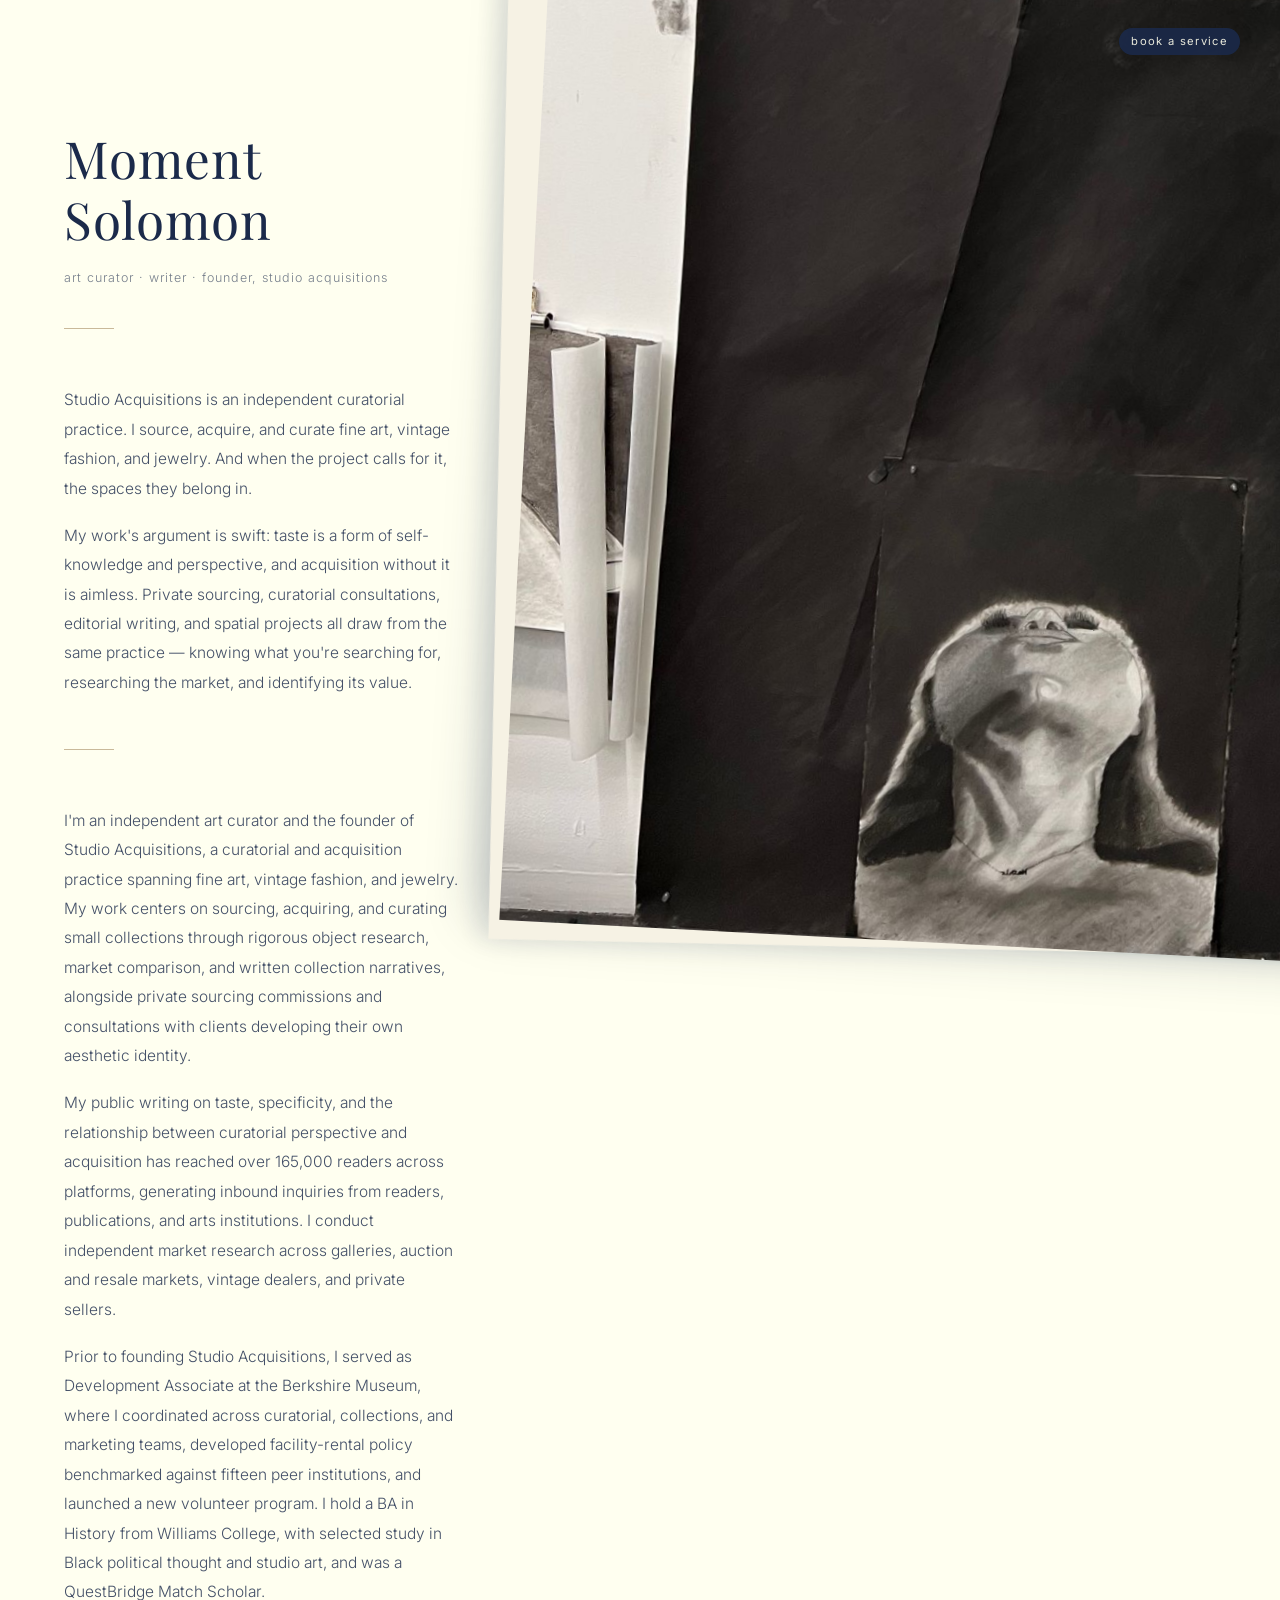
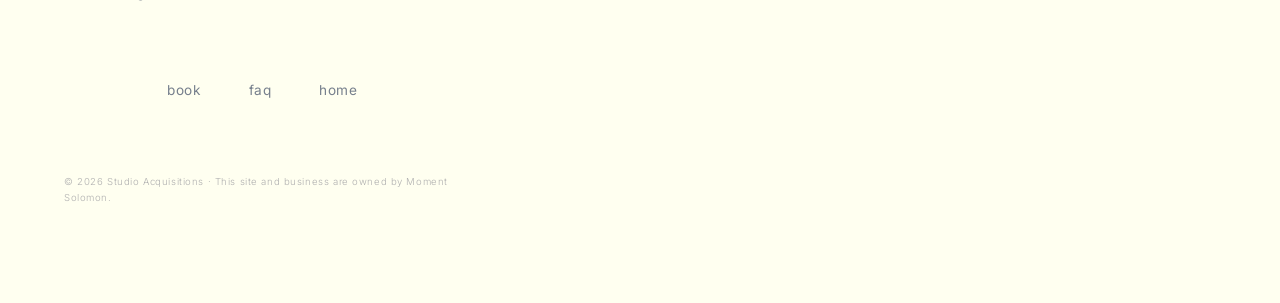
==== nashia-invest/about.html @ 9ae48971 "Remove case studies, simplify booking nav, update services, gold homepage pills - About: remove the " ====
<!DOCTYPE html>
<html lang="en">
<head>
  <meta charset="UTF-8">
  <meta name="viewport" content="width=device-width, initial-scale=1.0">
  <meta name="description" content="Moment Solomon is an independent art curator and the founder of Studio Acquisitions, a curatorial practice in fine art, vintage fashion, and jewelry.">
  <title>About - Moment Solomon</title>
  <link rel="stylesheet" href="styles.css">

  <!-- Structured data (schema.org JSON-LD) for search engines -->
  <script type="application/ld+json">
  {
    "@context": "https://schema.org",
    "@graph": [
      {
        "@type": "ProfilePage",
        "@id": "https://studioacquisitions.studio/about.html#webpage",
        "url": "https://studioacquisitions.studio/about.html",
        "name": "About - Moment Solomon",
        "description": "Moment Solomon is an independent art curator and the founder of Studio Acquisitions, a curatorial practice in fine art, vintage fashion, and jewelry.",
        "isPartOf": {
          "@id": "https://studioacquisitions.studio/#website"
        },
        "about": {
          "@id": "https://studioacquisitions.studio/#person"
        },
        "mainEntity": {
          "@id": "https://studioacquisitions.studio/#person"
        },
        "inLanguage": "en-US",
        "breadcrumb": {
          "@id": "https://studioacquisitions.studio/about.html#breadcrumb"
        }
      },
      {
        "@type": "Person",
        "@id": "https://studioacquisitions.studio/#person",
        "name": "Moment Solomon",
        "description": "Moment Solomon is an independent art curator and the founder of Studio Acquisitions, a curatorial and acquisition practice spanning fine art, vintage fashion, and jewelry. Her work centers on sourcing, acquiring, and curating small collections through rigorous object research, market comparison, and written collection narratives, alongside private sourcing commissions and consultations with clients developing their own aesthetic identity.",
        "worksFor": {
          "@id": "https://studioacquisitions.studio/#business"
        },
        "alumniOf": {
          "@type": "CollegeOrUniversity",
          "name": "Williams College"
        },
        "hasOccupation": [
          {
            "@type": "Occupation",
            "name": "Art Curator"
          },
          {
            "@type": "Occupation",
            "name": "Writer"
          }
        ]
      },
      {
        "@type": "BreadcrumbList",
        "@id": "https://studioacquisitions.studio/about.html#breadcrumb",
        "itemListElement": [
          {
            "@type": "ListItem",
            "position": 1,
            "name": "Studio Acquisitions",
            "item": "https://studioacquisitions.studio/"
          },
          {
            "@type": "ListItem",
            "position": 2,
            "name": "About",
            "item": "https://studioacquisitions.studio/about.html"
          }
        ]
      }
    ]
  }
  </script>
</head>
<body>

  <!-- Navigation -->
  <nav class="site-nav landing-nav">
    <a href="booking.html" class="nav-booking">book a service</a>
  </nav>

  <figure class="hang"><img src="studio-bg.jpg" alt="Studio wall in charcoal and ink: drawings pinned above a large charcoal portrait of an upturned face on black paper"></figure>

  <main class="sheet">
    <header class="sheet-fade">
      <h1 class="sheet-title">Moment Solomon</h1>
      <p class="sheet-subtitle">art curator &middot; writer &middot; founder, studio acquisitions</p>
    </header>
    <div class="sheet-line sheet-fade"></div>

    <!-- About the practice (moved from the homepage) -->
    <article class="sheet-item sheet-fade">
      <div class="sheet-prose">
          <p>Studio Acquisitions is an independent curatorial practice. I source, acquire, and curate fine art, vintage fashion, and jewelry. And when the project calls for it, the spaces they belong in.</p>
          <p>My work's argument is swift: taste is a form of self-knowledge and perspective, and acquisition without it is aimless. Private sourcing, curatorial consultations, editorial writing, and spatial projects all draw from the same practice — knowing what you're searching for, researching the market, and identifying its value.</p>
      </div>
    </article>

    <div class="sheet-line sheet-fade"></div>

    <!-- EDIT THE BIO HERE — long juror bio, current as of October 2026 -->
    <article class="sheet-item sheet-fade">
      <div class="sheet-prose">
          <p>I'm an independent art curator and the founder of Studio Acquisitions, a curatorial and acquisition practice spanning fine art, vintage fashion, and jewelry. My work centers on sourcing, acquiring, and curating small collections through rigorous object research, market comparison, and written collection narratives, alongside private sourcing commissions and consultations with clients developing their own aesthetic identity.</p>
          <p>My public writing on taste, specificity, and the relationship between curatorial perspective and acquisition has reached over 165,000 readers across platforms, generating inbound inquiries from readers, publications, and arts institutions. I conduct independent market research across galleries, auction and resale markets, vintage dealers, and private sellers.</p>
          <p>Prior to founding Studio Acquisitions, I served as Development Associate at the Berkshire Museum, where I coordinated across curatorial, collections, and marketing teams, developed facility-rental policy benchmarked against fifteen peer institutions, and launched a new volunteer program. I hold a BA in History from Williams College, with selected study in Black political thought and studio art, and was a QuestBridge Match Scholar.</p>
      </div>
    </article>

    <div class="links-row sheet-links-row sheet-fade">
      <a href="booking.html">book</a>
      <a href="faq.html">faq</a>
      <a href="index.html">home</a>
    </div>

    <p class="sheet-owner">&copy; 2026 Studio Acquisitions &middot; This site and business are owned by Moment Solomon.</p>
  </main>

</body>
</html>
---- nashia-invest/styles.css ----
@import url('https://fonts.googleapis.com/css2?family=Playfair+Display:ital,wght@0,400;0,500;0,600;1,400&family=Inter:wght@300;400;500&display=swap');

*,
*::before,
*::after {
  margin: 0;
  padding: 0;
  box-sizing: border-box;
}

:root {
  --bg: #FFFFF0;
  --text: #1B2A4A;
  --white: #FFFFFF;
  --gold: #C9B99A;
  --gray-light: #B0B0B0;
  --font-heading: 'Playfair Display', Georgia, serif;
  --font-body: 'Inter', -apple-system, sans-serif;
}

html {
  scroll-behavior: smooth;
}

body {
  background-color: var(--bg);
  color: var(--text);
  font-family: var(--font-body);
  font-weight: 300;
  line-height: 1.7;
  font-size: 16px;
  -webkit-font-smoothing: antialiased;
  -moz-osx-font-smoothing: grayscale;
}

/* ── Fade-in on load ── */

.fade-in {
  opacity: 0;
  transform: translateY(12px);
  transition: opacity 0.8s ease, transform 0.8s ease;
}

.fade-in.visible {
  opacity: 1;
  transform: translateY(0);
}

/* ── Navigation ── */

.site-nav {
  position: fixed;
  top: 0;
  right: 0;
  padding: 2rem 2.5rem;
  z-index: 100;
  display: flex;
  gap: 2rem;
}

.site-nav a {
  font-family: var(--font-body);
  font-size: 0.7rem;
  font-weight: 400;
  letter-spacing: 0.12em;
  text-transform: lowercase;
  text-decoration: none;
  color: var(--text);
  opacity: 0.5;
  transition: opacity 0.3s ease;
}

.site-nav a:hover {
  opacity: 1;
}

/* ── Page wrapper ── */

.page-wrapper {
  max-width: 860px;
  margin: 0 auto;
  padding: 0 2rem 6rem;
}

/* ── Hero (index) ── */

.hero {
  min-height: 100vh;
  display: flex;
  flex-direction: column;
  justify-content: center;
  align-items: center;
  text-align: center;
  padding: 0 2rem;
}

.hero-title {
  font-family: var(--font-heading);
  font-size: clamp(3.5rem, 8vw, 7rem);
  font-weight: 400;
  letter-spacing: 0.02em;
  color: var(--text);
}

.hero-line {
  width: 60px;
  height: 1px;
  background-color: var(--gold);
  margin: 2.5rem auto;
}

.hero-tagline {
  font-size: 0.85rem;
  font-weight: 300;
  letter-spacing: 0.06em;
  color: var(--text);
  opacity: 0.55;
  text-transform: lowercase;
}

/* ── Image block ── */

.image-block {
  margin: 6rem auto 4rem;
  max-width: 780px;
  aspect-ratio: 16 / 10;
  border-radius: 8px;
  overflow: hidden;
  box-shadow: 0 8px 40px rgba(27, 42, 74, 0.08);
  background-color: #e8e6df;
}

.image-block img {
  width: 100%;
  height: 100%;
  object-fit: cover;
  display: block;
}

/* ── Identifier line ── */

.identifier-line {
  text-align: center;
  font-size: 0.8rem;
  font-weight: 300;
  letter-spacing: 0.04em;
  opacity: 0.5;
  margin-bottom: 5rem;
}

/* ── Summary section ── */

.summary {
  max-width: 620px;
  margin: 0 auto 5rem;
}

.summary p {
  font-size: 0.95rem;
  line-height: 1.85;
  margin-bottom: 1.8rem;
  color: var(--text);
  opacity: 0.75;
}

/* ── Text links row ── */

.links-row {
  display: flex;
  justify-content: center;
  gap: 3rem;
  margin-bottom: 6rem;
}

.links-row a {
  font-family: var(--font-body);
  font-size: 0.85rem;
  font-weight: 400;
  letter-spacing: 0.04em;
  color: var(--text);
  text-decoration: none;
  opacity: 0.6;
  position: relative;
  transition: opacity 0.3s ease;
}

.links-row a::after {
  content: '';
  position: absolute;
  bottom: -3px;
  left: 0;
  width: 0;
  height: 1px;
  background-color: var(--gold);
  transition: width 0.3s ease;
}

.links-row a:hover {
  opacity: 1;
}

.links-row a:hover::after {
  width: 100%;
}

/* ── Footer ── */

.site-footer {
  border-top: 1px solid var(--gold);
  padding-top: 3rem;
  text-align: center;
}

.footer-contact {
  font-size: 0.8rem;
  font-weight: 300;
  letter-spacing: 0.04em;
  opacity: 0.55;
  margin-bottom: 0.5rem;
}

.footer-contact a {
  color: var(--text);
  text-decoration: none;
  transition: opacity 0.3s ease;
}

.footer-contact a:hover {
  opacity: 0.8;
}

.disclaimer {
  font-size: 0.65rem;
  font-weight: 300;
  color: var(--gray-light);
  line-height: 1.6;
  max-width: 540px;
  margin: 2rem auto 0;
}

/* ── Page titles ── */

.page-title {
  font-family: var(--font-heading);
  font-size: clamp(2.5rem, 5vw, 4rem);
  font-weight: 400;
  letter-spacing: 0.02em;
  padding-top: 8rem;
  margin-bottom: 4rem;
}

/* ── Password gate (portfolio) ── */

.password-gate {
  max-width: 320px;
  margin: 0 auto 4rem;
  text-align: center;
}

.password-gate input[type="password"] {
  width: 100%;
  padding: 0.8rem 1rem;
  font-family: var(--font-body);
  font-size: 0.85rem;
  font-weight: 300;
  letter-spacing: 0.06em;
  color: var(--text);
  background: var(--white);
  border: 1px solid rgba(27, 42, 74, 0.12);
  border-radius: 4px;
  outline: none;
  transition: border-color 0.3s ease;
}

.password-gate input[type="password"]:focus {
  border-color: var(--gold);
}

.password-gate button {
  margin-top: 1rem;
  padding: 0.6rem 2.4rem;
  font-family: var(--font-body);
  font-size: 0.75rem;
  font-weight: 400;
  letter-spacing: 0.1em;
  text-transform: lowercase;
  color: var(--text);
  background: transparent;
  border: 1px solid rgba(27, 42, 74, 0.15);
  border-radius: 4px;
  cursor: pointer;
  transition: opacity 0.3s ease, border-color 0.3s ease;
}

.password-gate button:hover {
  opacity: 0.7;
  border-color: var(--gold);
}

.password-error {
  font-size: 0.75rem;
  color: #c0392b;
  opacity: 0;
  margin-top: 0.8rem;
  transition: opacity 0.3s ease;
}

.password-error.show {
  opacity: 0.7;
}

/* ── Protected content ── */

.protected-content {
  display: none;
}

.protected-content.unlocked {
  display: block;
}

/* ── Spreadsheet embed ── */

.spreadsheet-container {
  width: 100%;
  min-height: 500px;
  background: var(--white);
  border: 1px solid rgba(27, 42, 74, 0.06);
  border-radius: 6px;
  padding: 1.5rem;
  margin-bottom: 4rem;
}

.spreadsheet-container iframe {
  width: 100%;
  height: 500px;
  border: none;
}

/* ── Divider ── */

.divider {
  width: 100%;
  height: 1px;
  background-color: var(--gold);
  opacity: 0.4;
  margin: 3rem 0;
}

/* ── Numbered entries ── */

.entry {
  margin-bottom: 4rem;
}

.entry-number {
  font-family: var(--font-body);
  font-size: 0.7rem;
  font-weight: 400;
  letter-spacing: 0.15em;
  color: var(--gold);
  margin-bottom: 1rem;
}

.entry-title {
  font-family: var(--font-heading);
  font-size: 1.4rem;
  font-weight: 400;
  margin-bottom: 1rem;
}

.entry-text {
  font-size: 0.9rem;
  line-height: 1.85;
  opacity: 0.7;
}

/* ── Approach sections ── */

.approach-section {
  margin-bottom: 5rem;
}

.approach-number {
  font-family: var(--font-body);
  font-size: 0.7rem;
  font-weight: 400;
  letter-spacing: 0.15em;
  color: var(--gold);
  margin-bottom: 1.2rem;
}

.approach-heading {
  font-family: var(--font-heading);
  font-size: 1.5rem;
  font-weight: 400;
  margin-bottom: 1.2rem;
}

.approach-text {
  font-size: 0.9rem;
  line-height: 1.85;
  opacity: 0.7;
  max-width: 620px;
}

/* ── Closing line ── */

.closing-line {
  text-align: center;
  margin: 4rem 0 6rem;
}

.closing-line p {
  font-size: 0.9rem;
  font-weight: 300;
  opacity: 0.6;
  margin-bottom: 1rem;
}

.closing-line a {
  font-size: 0.85rem;
  font-weight: 400;
  letter-spacing: 0.04em;
  color: var(--text);
  text-decoration: none;
  opacity: 0.6;
  position: relative;
  transition: opacity 0.3s ease;
  cursor: pointer;
}

.closing-line a::after {
  content: '';
  position: absolute;
  bottom: -3px;
  left: 0;
  width: 0;
  height: 1px;
  background-color: var(--gold);
  transition: width 0.3s ease;
}

.closing-line a:hover {
  opacity: 1;
}

.closing-line a:hover::after {
  width: 100%;
}

/* ── Inquiries trigger ── */

.inquiries-trigger {
  position: fixed;
  bottom: 2rem;
  right: 2.5rem;
  z-index: 200;
}

.inquiries-trigger a {
  font-family: var(--font-body);
  font-size: 0.6rem;
  font-weight: 500;
  letter-spacing: 0.18em;
  text-transform: uppercase;
  text-decoration: none;
  color: var(--text);
  opacity: 0.35;
  transition: opacity 0.3s ease;
  cursor: pointer;
}

.inquiries-trigger a:hover {
  opacity: 0.7;
}

/* ── Inquiries popup ── */

.inquiries-overlay {
  position: fixed;
  inset: 0;
  background: rgba(27, 42, 74, 0.08);
  z-index: 900;
  opacity: 0;
  visibility: hidden;
  transition: opacity 0.3s ease, visibility 0.3s ease;
}

.inquiries-overlay.open {
  opacity: 1;
  visibility: visible;
}

.inquiries-popup {
  position: fixed;
  bottom: 4rem;
  right: 2.5rem;
  z-index: 1000;
  background: var(--white);
  border-radius: 6px;
  padding: 2rem 2rem 1.8rem;
  width: 300px;
  box-shadow: 0 12px 48px rgba(27, 42, 74, 0.1);
  opacity: 0;
  visibility: hidden;
  transform: translateY(10px);
  transition: opacity 0.3s ease, visibility 0.3s ease, transform 0.3s ease;
}

.inquiries-popup.open {
  opacity: 1;
  visibility: visible;
  transform: translateY(0);
}

.inquiries-popup input[type="email"] {
  width: 100%;
  padding: 0.7rem 0.8rem;
  font-family: var(--font-body);
  font-size: 0.8rem;
  font-weight: 300;
  letter-spacing: 0.04em;
  color: var(--text);
  background: var(--bg);
  border: 1px solid rgba(27, 42, 74, 0.1);
  border-radius: 4px;
  outline: none;
  transition: border-color 0.3s ease;
}

.inquiries-popup input[type="email"]:focus {
  border-color: var(--gold);
}

.inquiries-popup button {
  margin-top: 0.8rem;
  width: 100%;
  padding: 0.6rem;
  font-family: var(--font-body);
  font-size: 0.7rem;
  font-weight: 400;
  letter-spacing: 0.1em;
  text-transform: lowercase;
  color: var(--text);
  background: transparent;
  border: 1px solid rgba(27, 42, 74, 0.12);
  border-radius: 4px;
  cursor: pointer;
  transition: opacity 0.3s ease, border-color 0.3s ease;
}

.inquiries-popup button:hover {
  opacity: 0.7;
  border-color: var(--gold);
}

.inquiries-close {
  position: absolute;
  top: 0.8rem;
  right: 1rem;
  font-size: 0.9rem;
  color: var(--text);
  opacity: 0.3;
  cursor: pointer;
  background: none;
  border: none;
  font-family: var(--font-body);
  transition: opacity 0.3s ease;
  line-height: 1;
}

.inquiries-close:hover {
  opacity: 0.6;
}

/* ── Booking nav pill ── */

.site-nav a.nav-booking {
  color: var(--bg);
  background-color: var(--text);
  padding: 0.25rem 0.75rem;
  margin: -0.25rem 0;
  border-radius: 999px;
  opacity: 0.9;
}

.site-nav a.nav-booking:hover {
  opacity: 1;
}

/* ── Left-hand nav pill (landing + FAQ), mirrors the booking pill ── */

.site-nav-left {
  position: fixed;
  top: 0;
  left: 0;
  padding: 2rem 2.5rem;
  z-index: 100;
  display: flex;
  gap: 0.6rem;
}

.site-nav-left a {
  font-family: var(--font-body);
  font-size: 0.7rem;
  font-weight: 400;
  letter-spacing: 0.12em;
  text-transform: lowercase;
  text-decoration: none;
  color: var(--bg);
  background-color: var(--text);
  padding: 0.25rem 0.75rem;
  margin: -0.25rem 0;
  border-radius: 999px;
  opacity: 0.9;
  transition: opacity 0.3s ease;
}

.site-nav-left a:hover {
  opacity: 1;
}

/* ── Sheet pages (About, FAQ): the studio photo is the top sheet of a stack.
      On load it covers the whole page, then slides most of the way off to
      the right, revealing the ivory sheet beneath. ── */

.hang {
  position: fixed;
  top: -6vh;
  left: 0;
  width: 100vw;
  height: 112vh;
  z-index: 5;
  pointer-events: none;
  box-shadow: -22px 0 50px rgba(27, 42, 74, 0.22), -2px 0 6px rgba(27, 42, 74, 0.12);
  transform: translateX(41vw) rotate(3deg);
  animation: hangReveal 1.8s cubic-bezier(0.6, 0, 0.2, 1) both;
}

.hang img {
  position: relative;
  z-index: 1;
  width: 100%;
  height: 100%;
  object-fit: cover;
  object-position: 30% 100%;
  display: block;
}

/* the edge of a second sheet in the stack, peeking out under the photo */
.hang::before {
  content: '';
  position: absolute;
  inset: 0;
  background: #F6F2E4;
  box-shadow: -10px 0 26px rgba(27, 42, 74, 0.12);
  transform: translateX(-26px) rotate(-1.8deg);
}

@keyframes hangReveal {
  0%, 20% { transform: translateX(0) rotate(0deg); }
  100% { transform: translateX(41vw) rotate(3deg); }
}

.sheet {
  position: relative;
  z-index: 1;
  width: min(460px, 31vw);
  margin-left: max(2rem, 5vw);
  padding: 8rem 0 6rem;
  color: var(--text);
}

.sheet-fade {
  opacity: 0;
  transform: translateY(14px);
  animation: sheetIn 0.9s ease forwards;
  animation-delay: 1.1s;
}

.sheet-fade:nth-child(2) { animation-delay: 1.25s; }
.sheet-fade:nth-child(n+3) { animation-delay: 1.4s; }

@keyframes sheetIn {
  to { opacity: 1; transform: translateY(0); }
}

.sheet-title {
  font-family: var(--font-heading);
  font-size: clamp(2.2rem, 4.5vw, 3.2rem);
  font-weight: 400;
  letter-spacing: 0.02em;
  line-height: 1.2;
  margin-bottom: 1rem;
}

.sheet-subtitle {
  font-size: 0.78rem;
  letter-spacing: 0.08em;
  text-transform: lowercase;
  opacity: 0.6;
}

.sheet-line {
  width: 50px;
  height: 1px;
  background: var(--gold);
  margin: 2.5rem 0 3.5rem;
}

.sheet-item {
  margin-bottom: 3.2rem;
}

.sheet-number {
  font-size: 0.7rem;
  font-weight: 400;
  letter-spacing: 0.15em;
  color: var(--gold);
  margin-bottom: 0.8rem;
}

.sheet-question {
  font-family: var(--font-heading);
  font-size: 1.4rem;
  font-weight: 400;
  line-height: 1.35;
  margin-bottom: 1rem;
}

.sheet-prose p {
  font-size: 0.97rem;
  line-height: 1.9;
  opacity: 0.82;
  margin-bottom: 1.1rem;
}

.sheet-prose p:last-child {
  margin-bottom: 0;
}

.sheet-prose a {
  color: var(--text);
  text-decoration: none;
  border-bottom: 1px solid var(--gold);
}

.sheet-prose a:hover {
  border-bottom-color: var(--text);
}

.sheet-links {
  display: flex;
  flex-wrap: wrap;
  gap: 1.2rem 2.6rem;
  margin-top: 4rem;
  font-family: var(--font-heading);
  font-size: 1.25rem;
  letter-spacing: 0.03em;
  text-transform: lowercase;
}

.sheet-links a {
  color: var(--text);
  text-decoration: none;
  border-bottom: 1px solid rgba(201, 185, 154, 0.7);
  padding-bottom: 2px;
  transition: border-color 0.3s ease;
}

.sheet-links a:hover {
  border-bottom-color: var(--text);
}

.sheet-links-row {
  margin: 4.5rem 0 0;
  flex-wrap: wrap;
  row-gap: 1.2rem;
}

.sheet-owner {
  margin-top: 4.5rem;
  font-size: 0.6rem;
  letter-spacing: 0.06em;
  color: var(--gray-light);
}

@media (max-width: 900px) {
  /* phones: the sheet slides almost all the way off, leaving a sliver */
  .hang {
    transform: translateX(80vw) rotate(3deg);
  }

  @keyframes hangReveal {
    0%, 20% { transform: translateX(0) rotate(0deg); }
    100% { transform: translateX(80vw) rotate(3deg); }
  }

  .sheet {
    width: calc(80vw - 3.2rem);
    margin-left: 1.25rem;
    padding-top: 7rem;
  }

  .sheet-links {
    gap: 1rem 1.6rem;
  }
}

@media (prefers-reduced-motion: reduce) {
  .hang, .sheet-fade {
    animation: none;
    opacity: 1;
  }
}

/* ── Booking page ── */

.page-title.booking-title {
  text-align: center;
  margin-bottom: 0;
}

.booking-intro {
  text-align: center;
  font-size: 0.8rem;
  font-weight: 300;
  font-style: italic;
  letter-spacing: 0.04em;
  opacity: 0.55;
  max-width: 440px;
  margin: 0 auto 4rem;
}

.booking-form {
  max-width: 420px;
  margin: 0 auto 6rem;
  display: flex;
  flex-direction: column;
  gap: 1.6rem;
}

.booking-form input,
.service-select-toggle {
  width: 100%;
  padding: 0.85rem 1rem;
  font-family: var(--font-body);
  font-size: 0.85rem;
  font-weight: 300;
  letter-spacing: 0.04em;
  color: var(--text);
  background: var(--white);
  border: 1px solid var(--gold);
  border-radius: 4px;
  outline: none;
  transition: border-color 0.3s ease, box-shadow 0.3s ease;
}

.booking-form input::placeholder {
  color: var(--gray-light);
  opacity: 1;
}

.booking-form input:focus,
.service-select-toggle:focus-visible,
.service-select.open .service-select-toggle {
  box-shadow: 0 0 0 3px rgba(201, 185, 154, 0.18);
}

/* Service multi-select */

.service-select {
  position: relative;
}

.service-select-toggle {
  display: flex;
  justify-content: space-between;
  align-items: center;
  gap: 1rem;
  text-align: left;
  cursor: pointer;
}

.service-select-label {
  overflow: hidden;
  white-space: nowrap;
  text-overflow: ellipsis;
}

.service-select-label.is-placeholder {
  color: var(--gray-light);
}

.service-select-caret {
  flex-shrink: 0;
  width: 6px;
  height: 6px;
  border-right: 1px solid var(--gold);
  border-bottom: 1px solid var(--gold);
  transform: translateY(-2px) rotate(45deg);
  transition: transform 0.3s ease;
}

.service-select.open .service-select-caret {
  transform: translateY(1px) rotate(-135deg);
}

.service-select-menu {
  position: absolute;
  top: calc(100% + 0.4rem);
  left: 0;
  right: 0;
  z-index: 50;
  list-style: none;
  background: var(--white);
  border: 1px solid var(--gold);
  border-radius: 4px;
  padding: 0.4rem 0;
  box-shadow: 0 12px 48px rgba(27, 42, 74, 0.1);
  opacity: 0;
  visibility: hidden;
  transform: translateY(-4px);
  transition: opacity 0.25s ease, visibility 0.25s ease, transform 0.25s ease;
}

.service-select.open .service-select-menu {
  opacity: 1;
  visibility: visible;
  transform: translateY(0);
}

.service-select-menu label {
  display: flex;
  align-items: center;
  gap: 0.75rem;
  padding: 0.55rem 1rem;
  font-size: 0.82rem;
  font-weight: 300;
  letter-spacing: 0.03em;
  color: var(--text);
  cursor: pointer;
  transition: background-color 0.2s ease;
}

.service-select-menu label:hover {
  background-color: rgba(201, 185, 154, 0.12);
}

.service-select-menu input[type="checkbox"] {
  appearance: none;
  -webkit-appearance: none;
  flex-shrink: 0;
  width: 13px;
  height: 13px;
  padding: 0;
  border: 1px solid var(--gold);
  border-radius: 2px;
  background: var(--white);
  cursor: pointer;
  transition: background-color 0.2s ease;
}

.service-select-menu input[type="checkbox"]:checked {
  background-color: var(--gold);
  box-shadow: inset 0 0 0 2px var(--white);
}

.service-chips {
  display: flex;
  flex-wrap: wrap;
  gap: 0.5rem;
  margin-top: 0.8rem;
}

.service-chips:empty {
  display: none;
}

.service-chip {
  display: inline-flex;
  align-items: center;
  gap: 0.45rem;
  padding: 0.25rem 0.5rem 0.25rem 0.75rem;
  font-family: var(--font-body);
  font-size: 0.7rem;
  font-weight: 400;
  letter-spacing: 0.06em;
  text-transform: lowercase;
  color: var(--text);
  background: transparent;
  border: 1px solid var(--gold);
  border-radius: 999px;
  cursor: pointer;
  transition: background-color 0.2s ease;
}

.service-chip:hover {
  background-color: rgba(201, 185, 154, 0.15);
}

.service-chip span {
  opacity: 0.45;
  font-size: 0.8rem;
  line-height: 1;
}

.booking-submit {
  margin-top: 0.8rem;
  padding: 0.85rem;
  font-family: var(--font-body);
  font-size: 0.75rem;
  font-weight: 400;
  letter-spacing: 0.1em;
  text-transform: lowercase;
  color: var(--bg);
  background-color: var(--text);
  border: 1px solid var(--text);
  border-radius: 4px;
  cursor: pointer;
  transition: background-color 0.3s ease, border-color 0.3s ease;
}

.booking-submit:hover {
  background-color: #2A3B5E;
  border-color: var(--gold);
}

.booking-submit:disabled {
  opacity: 0.6;
  cursor: default;
}

.booking-etsy {
  text-align: center;
  font-size: 0.78rem;
  letter-spacing: 0.04em;
  opacity: 0.6;
}

.booking-etsy a {
  color: var(--text);
  text-decoration: none;
  border-bottom: 1px solid var(--gold);
}

.booking-error {
  font-size: 0.75rem;
  color: #c0392b;
  text-align: center;
  opacity: 0;
  transition: opacity 0.3s ease;
}

.booking-error.show {
  opacity: 0.7;
}

.booking-success {
  display: none;
  text-align: center;
  margin: 0 auto 6rem;
}

.booking-success.show {
  display: block;
}

.booking-success-title {
  font-family: var(--font-heading);
  font-size: clamp(2.2rem, 4.5vw, 3.2rem);
  font-weight: 400;
  letter-spacing: 0.02em;
  margin-bottom: 1rem;
}

.booking-success-text {
  font-size: 0.9rem;
  font-weight: 300;
  opacity: 0.6;
  margin-bottom: 2.5rem;
}

.booking-success a {
  font-size: 0.85rem;
  font-weight: 400;
  letter-spacing: 0.04em;
  color: var(--text);
  text-decoration: none;
  opacity: 0.6;
  position: relative;
  transition: opacity 0.3s ease;
}

.booking-success a::after {
  content: '';
  position: absolute;
  bottom: -3px;
  left: 0;
  width: 0;
  height: 1px;
  background-color: var(--gold);
  transition: width 0.3s ease;
}

.booking-success a:hover {
  opacity: 1;
}

.booking-success a:hover::after {
  width: 100%;
}

.booking-intake {
  margin-bottom: 3rem;
}

.booking-intake .booking-success-text {
  margin-bottom: 1.2rem;
}

.booking-intake-note {
  font-size: 0.78rem;
  font-weight: 300;
  letter-spacing: 0.02em;
  opacity: 0.6;
  margin-top: 1.2rem;
}

.booking-success .booking-intake-note a {
  font-size: inherit;
  font-weight: 400;
  letter-spacing: inherit;
  opacity: 1;
}

/* ── Back to landing page link ── */

.site-home-link {
  position: fixed;
  top: 0;
  left: 0;
  padding: 2rem 2.5rem;
  z-index: 100;
  font-family: var(--font-body);
  font-size: 0.7rem;
  font-weight: 400;
  letter-spacing: 0.12em;
  text-transform: lowercase;
  text-decoration: none;
  color: var(--text);
  opacity: 0.5;
  transition: opacity 0.3s ease;
}

.site-home-link:hover {
  opacity: 1;
}

/* ── Responsive ── */

@media (max-width: 600px) {
  .site-nav {
    padding: 1.5rem 1.5rem;
    gap: 1.5rem;
  }

  .site-nav-left {
    padding: 1.5rem 1.5rem;
  }

  .page-wrapper {
    padding: 0 1.2rem 4rem;
  }

  .hero-title {
    font-size: 3rem;
  }

  .page-title {
    padding-top: 6rem;
    margin-bottom: 3rem;
  }

  .links-row {
    flex-direction: column;
    align-items: center;
    gap: 1.5rem;
  }

  .image-block {
    margin: 4rem auto 3rem;
  }

  .summary {
    margin-bottom: 3rem;
  }

  .password-gate {
    max-width: 280px;
  }

  .inquiries-popup {
    right: 1rem;
    left: 1rem;
    width: auto;
  }

  .inquiries-trigger {
    right: 1.5rem;
    bottom: 1.5rem;
  }

  .site-home-link {
    top: auto;
    bottom: 0;
    padding: 1.5rem;
    font-size: 0.6rem;
  }

  .spreadsheet-container {
    padding: 0.8rem;
  }
}
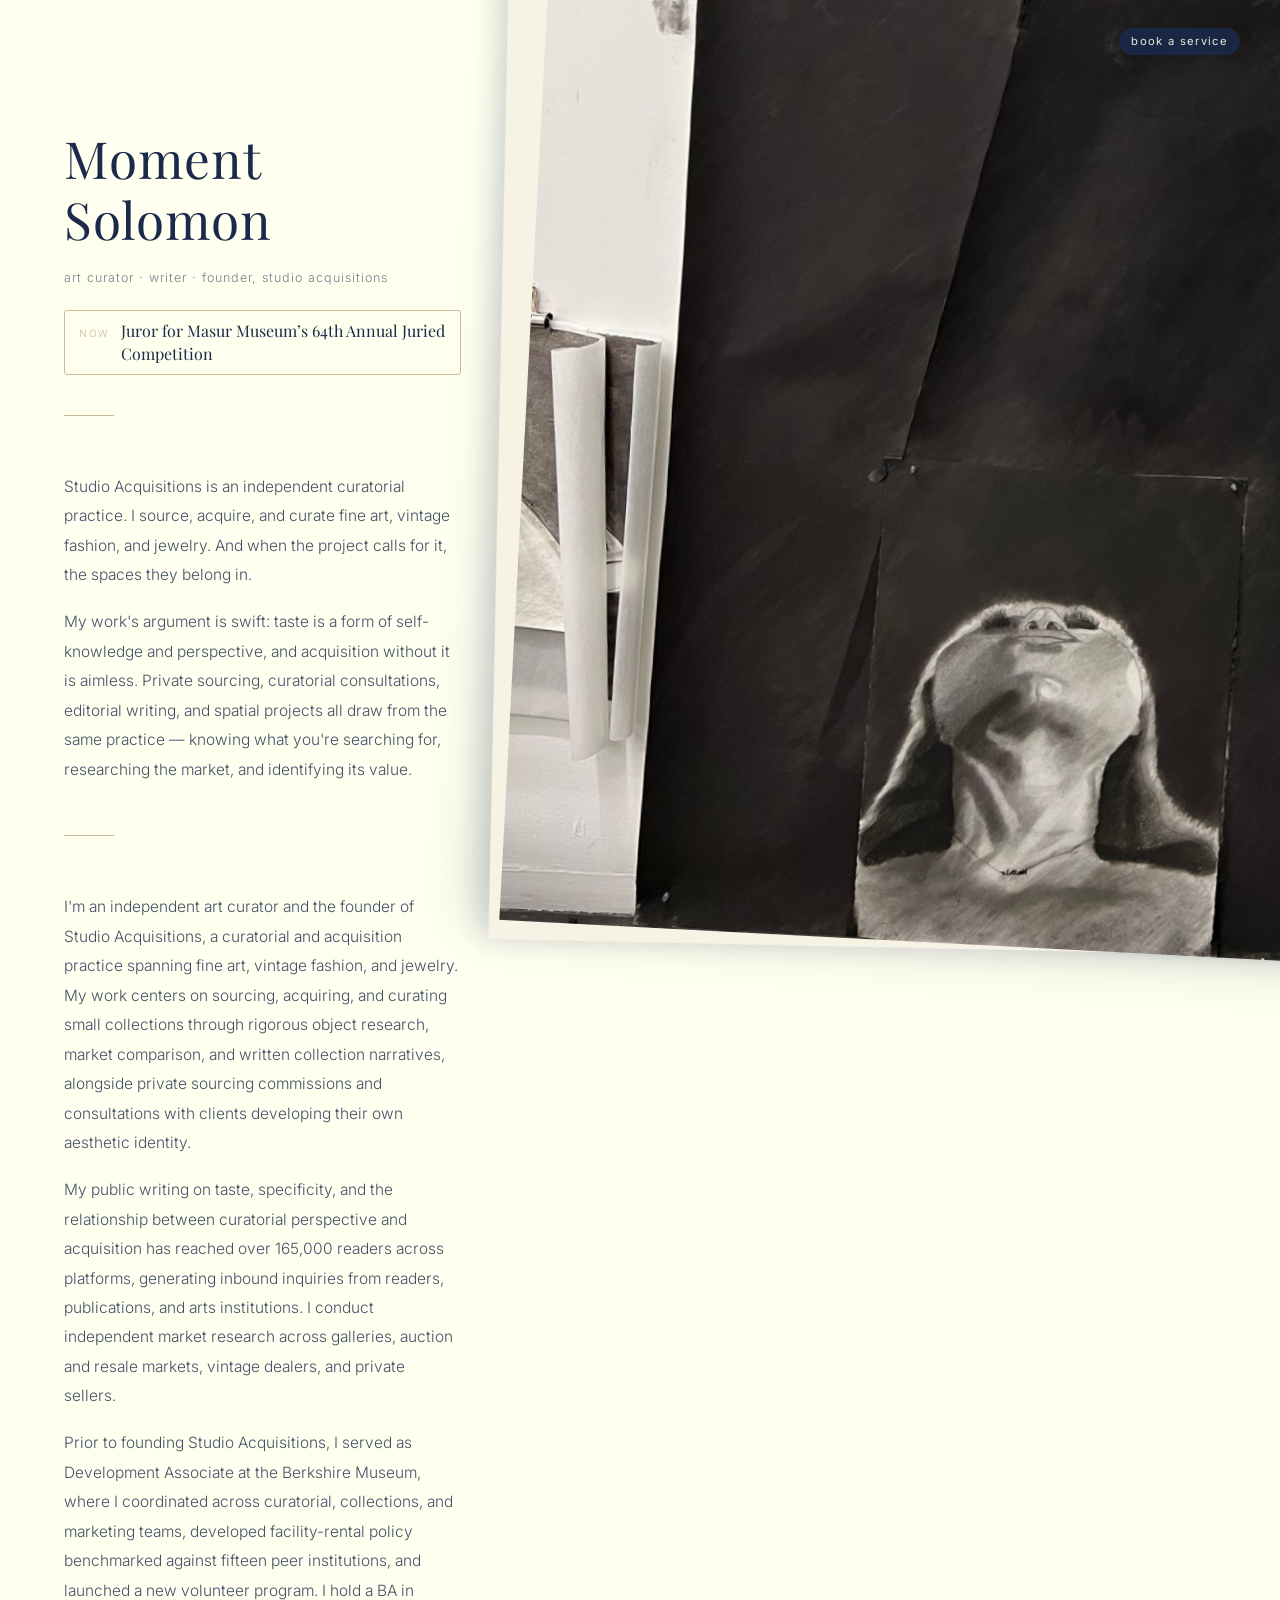
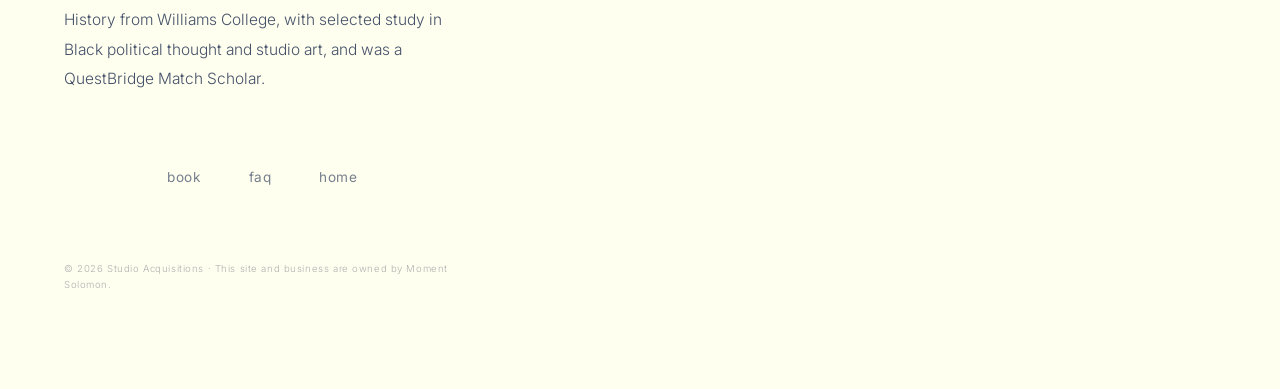
==== commit eb0c8168: "About and FAQ: juror credential under the page heading Co-Authored-By: Claude Opus 5.5 <noreply@anth" ====
--- a/nashia-invest/about.html
+++ b/nashia-invest/about.html
@@ -90,6 +90,7 @@
     <header class="sheet-fade">
       <h1 class="sheet-title">Moment Solomon</h1>
       <p class="sheet-subtitle">art curator &middot; writer &middot; founder, studio acquisitions</p>
+      <p class="sheet-credential"><span>now</span> Juror for Masur Museum&rsquo;s 64th Annual Juried Competition</p>
     </header>
     <div class="sheet-line sheet-fade"></div>
 
--- a/nashia-invest/styles.css
+++ b/nashia-invest/styles.css
@@ -700,6 +700,27 @@
   letter-spacing: 0.08em;
   text-transform: lowercase;
   opacity: 0.6;
+}
+
+.sheet-credential {
+  display: inline-flex;
+  align-items: baseline;
+  gap: 0.7rem;
+  margin-top: 1.4rem;
+  padding: 0.55rem 0.9rem;
+  border: 1px solid var(--gold);
+  border-radius: 3px;
+  font-family: var(--font-heading);
+  font-size: 1rem;
+  line-height: 1.4;
+}
+
+.sheet-credential span {
+  font-family: var(--font-body);
+  font-size: 0.62rem;
+  letter-spacing: 0.15em;
+  text-transform: uppercase;
+  color: var(--gold);
 }
 
 .sheet-line {
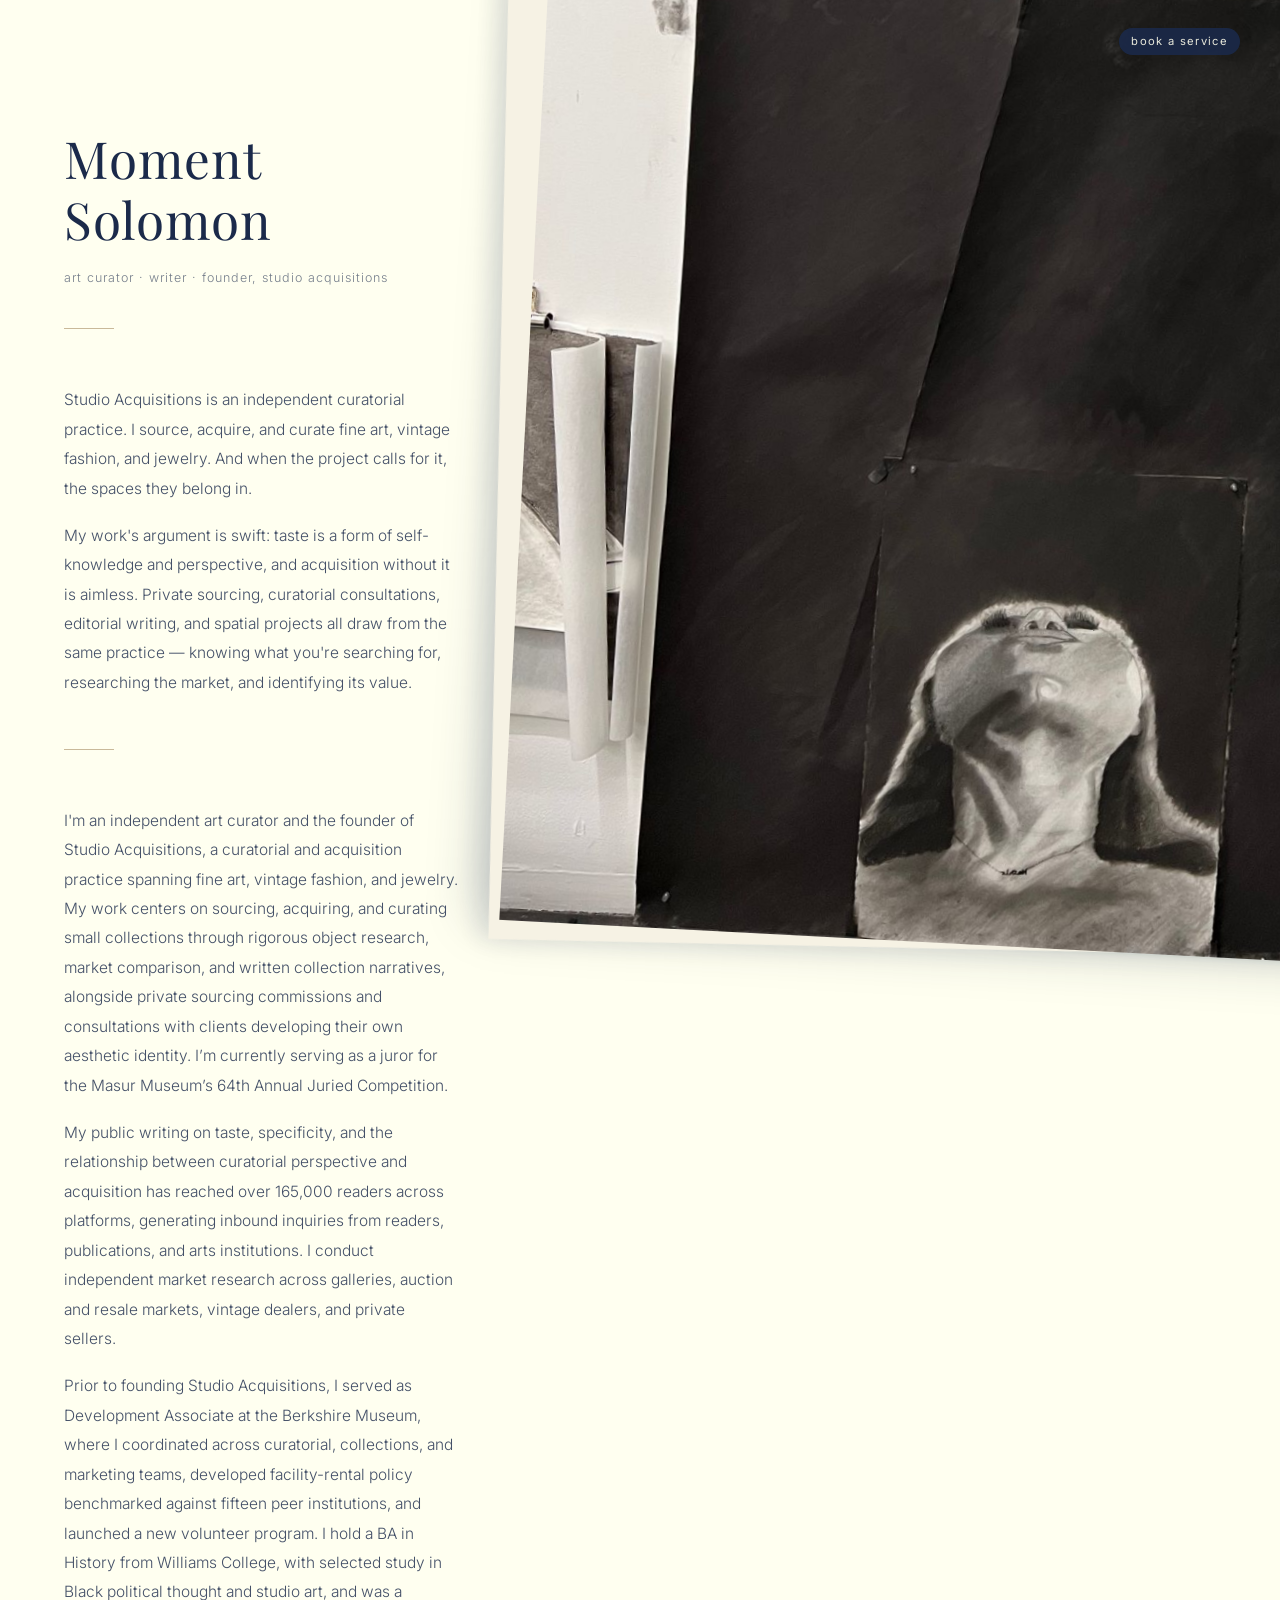
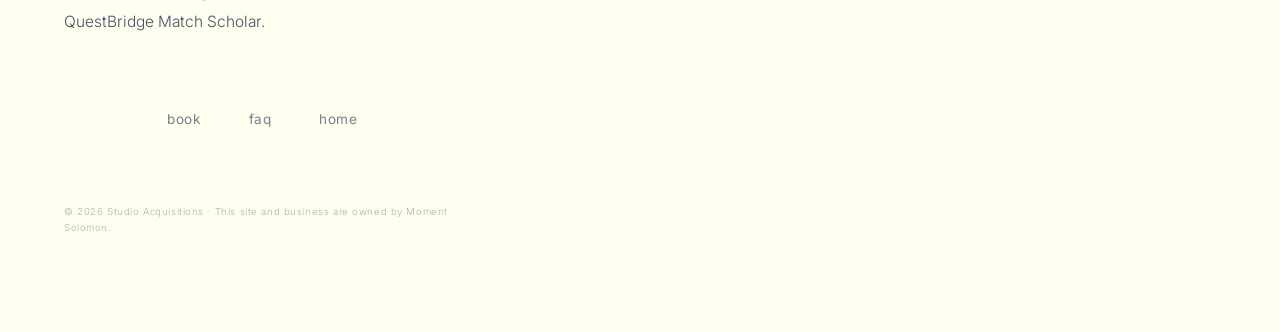
==== commit 8dd65581: "Juror news inside the About bio and FAQ answer instead of a box Co-Authored-By: Claude Opus 5.5 <nor" ====
--- a/nashia-invest/about.html
+++ b/nashia-invest/about.html
@@ -90,7 +90,6 @@
     <header class="sheet-fade">
       <h1 class="sheet-title">Moment Solomon</h1>
       <p class="sheet-subtitle">art curator &middot; writer &middot; founder, studio acquisitions</p>
-      <p class="sheet-credential"><span>now</span> Juror for Masur Museum&rsquo;s 64th Annual Juried Competition</p>
     </header>
     <div class="sheet-line sheet-fade"></div>
 
@@ -107,7 +106,7 @@
     <!-- EDIT THE BIO HERE — long juror bio, current as of October 2026 -->
     <article class="sheet-item sheet-fade">
       <div class="sheet-prose">
-          <p>I'm an independent art curator and the founder of Studio Acquisitions, a curatorial and acquisition practice spanning fine art, vintage fashion, and jewelry. My work centers on sourcing, acquiring, and curating small collections through rigorous object research, market comparison, and written collection narratives, alongside private sourcing commissions and consultations with clients developing their own aesthetic identity.</p>
+          <p>I'm an independent art curator and the founder of Studio Acquisitions, a curatorial and acquisition practice spanning fine art, vintage fashion, and jewelry. My work centers on sourcing, acquiring, and curating small collections through rigorous object research, market comparison, and written collection narratives, alongside private sourcing commissions and consultations with clients developing their own aesthetic identity. I&rsquo;m currently serving as a juror for the Masur Museum&rsquo;s 64th Annual Juried Competition.</p>
           <p>My public writing on taste, specificity, and the relationship between curatorial perspective and acquisition has reached over 165,000 readers across platforms, generating inbound inquiries from readers, publications, and arts institutions. I conduct independent market research across galleries, auction and resale markets, vintage dealers, and private sellers.</p>
           <p>Prior to founding Studio Acquisitions, I served as Development Associate at the Berkshire Museum, where I coordinated across curatorial, collections, and marketing teams, developed facility-rental policy benchmarked against fifteen peer institutions, and launched a new volunteer program. I hold a BA in History from Williams College, with selected study in Black political thought and studio art, and was a QuestBridge Match Scholar.</p>
       </div>
--- a/nashia-invest/styles.css
+++ b/nashia-invest/styles.css
@@ -700,27 +700,6 @@
   letter-spacing: 0.08em;
   text-transform: lowercase;
   opacity: 0.6;
-}
-
-.sheet-credential {
-  display: inline-flex;
-  align-items: baseline;
-  gap: 0.7rem;
-  margin-top: 1.4rem;
-  padding: 0.55rem 0.9rem;
-  border: 1px solid var(--gold);
-  border-radius: 3px;
-  font-family: var(--font-heading);
-  font-size: 1rem;
-  line-height: 1.4;
-}
-
-.sheet-credential span {
-  font-family: var(--font-body);
-  font-size: 0.62rem;
-  letter-spacing: 0.15em;
-  text-transform: uppercase;
-  color: var(--gold);
 }
 
 .sheet-line {
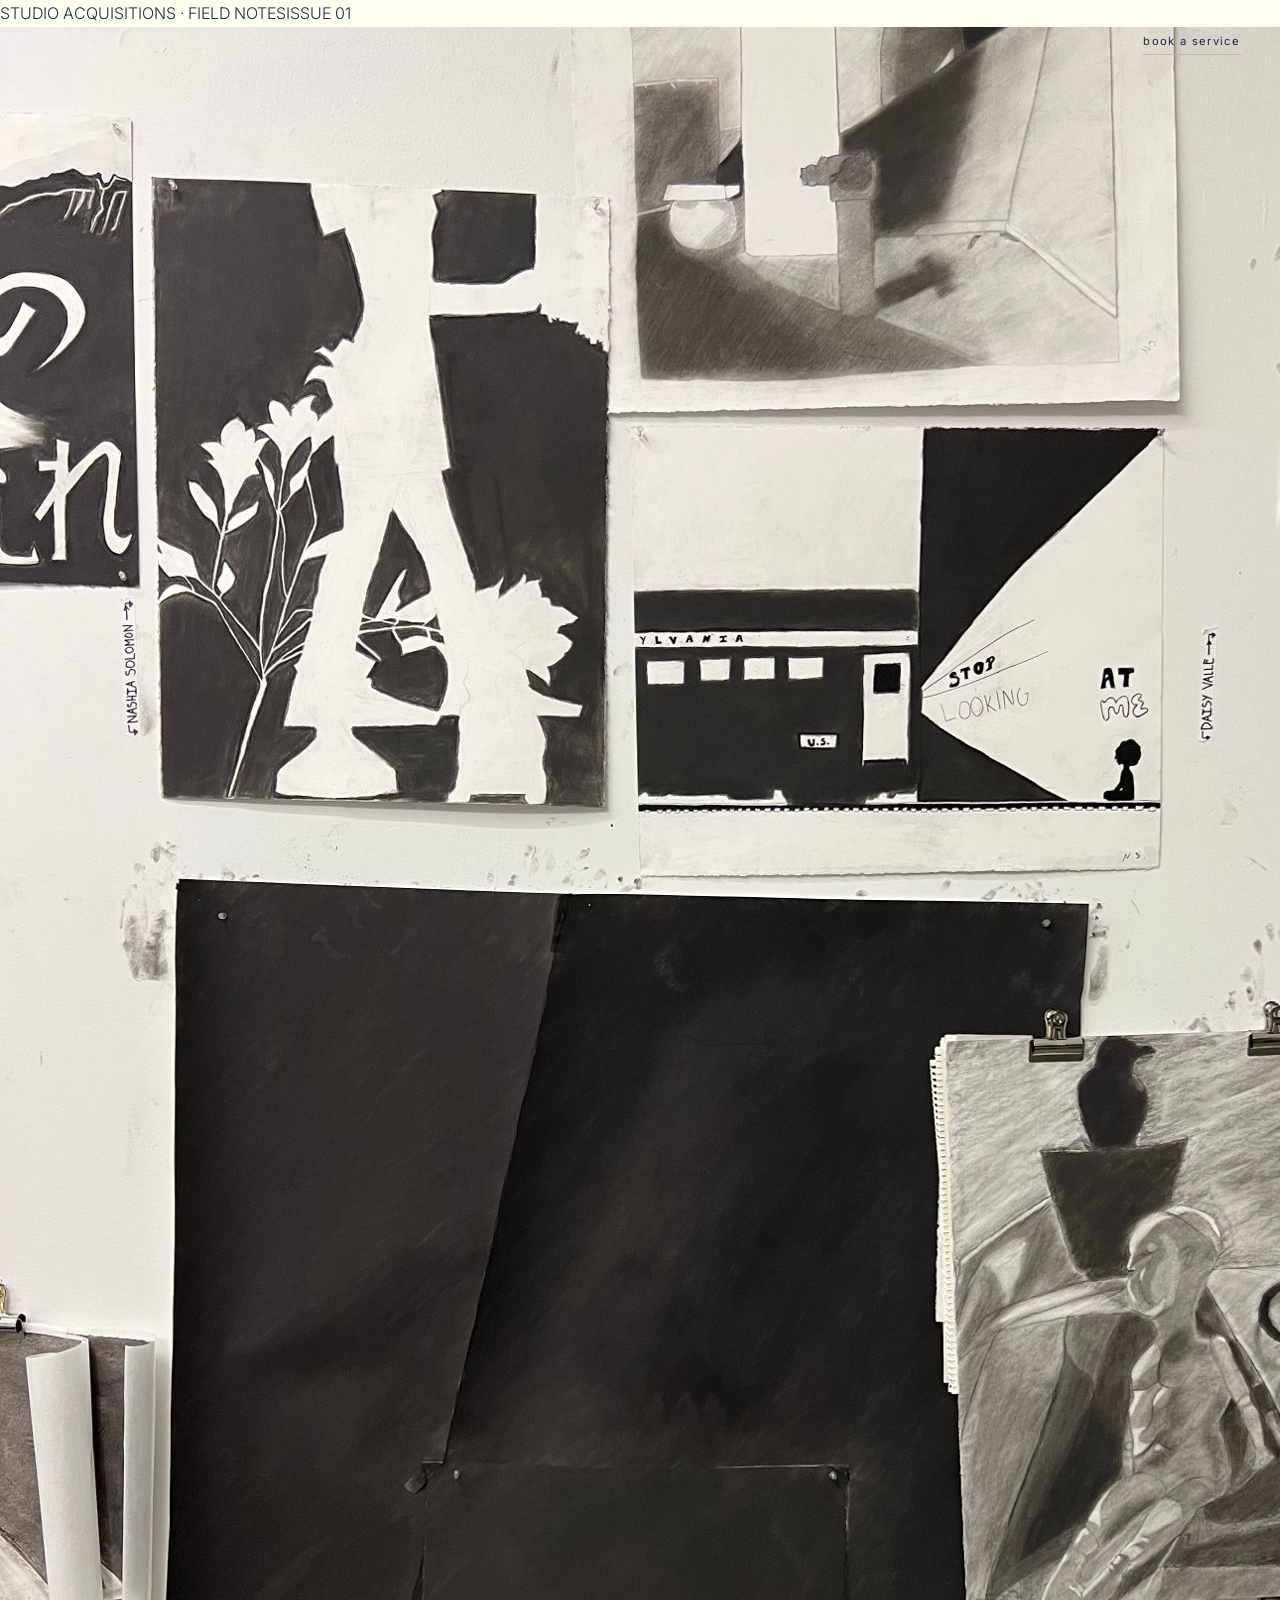
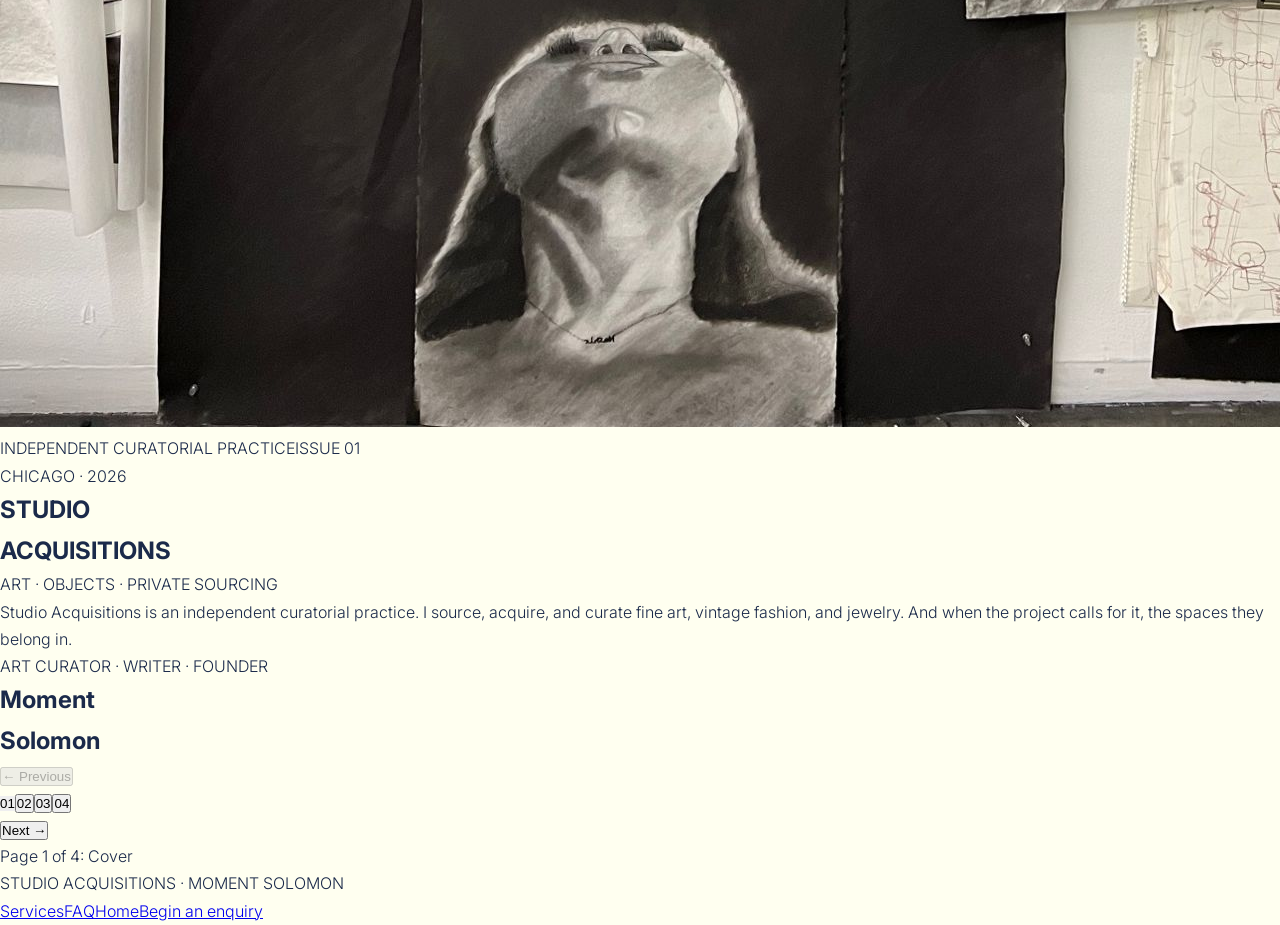
==== commit 2825ea28: "Add editorial magazine presentation and restrained gold accents" ====
--- a/nashia-invest/about.html
+++ b/nashia-invest/about.html
@@ -18,108 +18,78 @@
         "url": "https://studioacquisitions.studio/about.html",
         "name": "About - Moment Solomon",
         "description": "Moment Solomon is an independent art curator and the founder of Studio Acquisitions, a curatorial practice in fine art, vintage fashion, and jewelry.",
-        "isPartOf": {
-          "@id": "https://studioacquisitions.studio/#website"
-        },
-        "about": {
-          "@id": "https://studioacquisitions.studio/#person"
-        },
-        "mainEntity": {
-          "@id": "https://studioacquisitions.studio/#person"
-        },
+        "isPartOf": { "@id": "https://studioacquisitions.studio/#website" },
+        "about": { "@id": "https://studioacquisitions.studio/#person" },
+        "mainEntity": { "@id": "https://studioacquisitions.studio/#person" },
         "inLanguage": "en-US",
-        "breadcrumb": {
-          "@id": "https://studioacquisitions.studio/about.html#breadcrumb"
-        }
+        "breadcrumb": { "@id": "https://studioacquisitions.studio/about.html#breadcrumb" }
       },
       {
         "@type": "Person",
         "@id": "https://studioacquisitions.studio/#person",
         "name": "Moment Solomon",
         "description": "Moment Solomon is an independent art curator and the founder of Studio Acquisitions, a curatorial and acquisition practice spanning fine art, vintage fashion, and jewelry. Her work centers on sourcing, acquiring, and curating small collections through rigorous object research, market comparison, and written collection narratives, alongside private sourcing commissions and consultations with clients developing their own aesthetic identity.",
-        "worksFor": {
-          "@id": "https://studioacquisitions.studio/#business"
-        },
-        "alumniOf": {
-          "@type": "CollegeOrUniversity",
-          "name": "Williams College"
-        },
-        "hasOccupation": [
-          {
-            "@type": "Occupation",
-            "name": "Art Curator"
-          },
-          {
-            "@type": "Occupation",
-            "name": "Writer"
-          }
-        ]
+        "worksFor": { "@id": "https://studioacquisitions.studio/#business" },
+        "alumniOf": { "@type": "CollegeOrUniversity", "name": "Williams College" },
+        "hasOccupation": [{ "@type": "Occupation", "name": "Art Curator" }, { "@type": "Occupation", "name": "Writer" }]
       },
       {
         "@type": "BreadcrumbList",
         "@id": "https://studioacquisitions.studio/about.html#breadcrumb",
         "itemListElement": [
-          {
-            "@type": "ListItem",
-            "position": 1,
-            "name": "Studio Acquisitions",
-            "item": "https://studioacquisitions.studio/"
-          },
-          {
-            "@type": "ListItem",
-            "position": 2,
-            "name": "About",
-            "item": "https://studioacquisitions.studio/about.html"
-          }
+          { "@type": "ListItem", "position": 1, "name": "Studio Acquisitions", "item": "https://studioacquisitions.studio/" },
+          { "@type": "ListItem", "position": 2, "name": "About", "item": "https://studioacquisitions.studio/about.html" }
         ]
       }
     ]
   }
   </script>
 </head>
-<body>
-
-  <!-- Navigation -->
-  <nav class="site-nav landing-nav">
+<body class="restrained page-about">
+  <nav class="site-nav">
     <a href="booking.html" class="nav-booking">book a service</a>
   </nav>
 
-  <figure class="hang"><img src="studio-bg.jpg" alt="Studio wall in charcoal and ink: drawings pinned above a large charcoal portrait of an upturned face on black paper"></figure>
-
-  <main class="sheet">
-    <header class="sheet-fade">
-      <h1 class="sheet-title">Moment Solomon</h1>
-      <p class="sheet-subtitle">art curator &middot; writer &middot; founder, studio acquisitions</p>
-    </header>
-    <div class="sheet-line sheet-fade"></div>
-
-    <!-- About the practice (moved from the homepage) -->
-    <article class="sheet-item sheet-fade">
-      <div class="sheet-prose">
-          <p>Studio Acquisitions is an independent curatorial practice. I source, acquire, and curate fine art, vintage fashion, and jewelry. And when the project calls for it, the spaces they belong in.</p>
-          <p>My work's argument is swift: taste is a form of self-knowledge and perspective, and acquisition without it is aimless. Private sourcing, curatorial consultations, editorial writing, and spatial projects all draw from the same practice — knowing what you're searching for, researching the market, and identifying its value.</p>
+  <main class="magazine-shell">
+    <div class="magazine-meta" aria-label="Publication details"><span>STUDIO ACQUISITIONS · FIELD NOTES</span><span>ISSUE 01</span></div>
+    <div class="magazine-book" id="about-book" aria-label="About Moment Solomon, magazine pages">
+      <section class="magazine-page magazine-cover" data-book-page="0" aria-labelledby="about-cover-title">
+        <img class="magazine-cover-image" src="studio-bg.jpg" alt="The studio wall, layered with charcoal drawings and works on paper">
+        <div class="magazine-cover-shade" aria-hidden="true"></div>
+        <div class="magazine-cover-layout">
+          <div class="magazine-cover-top"><span>INDEPENDENT CURATORIAL PRACTICE</span><span class="magazine-cover-issue">ISSUE 01<br>CHICAGO · 2026</span></div>
+          <h1 id="about-cover-title" class="magazine-masthead">STUDIO<br class="cover-mobile-break"> ACQUISITIONS</h1>
+          <div class="magazine-cover-bottom">
+            <div class="magazine-cover-deck"><p class="magazine-cover-kicker">ART · OBJECTS · PRIVATE SOURCING</p><p>Studio Acquisitions is an independent curatorial practice. I source, acquire, and curate fine art, vintage fashion, and jewelry. And when the project calls for it, the spaces they belong in.</p></div>
+            <div class="magazine-cover-byline"><p>ART CURATOR · WRITER · FOUNDER</p><h2>Moment<br class="cover-mobile-break"> Solomon</h2></div>
+          </div>
+        </div>
+      </section>
+      <section class="magazine-page magazine-editorial" data-book-page="1" aria-labelledby="approach-title" hidden>
+        <div class="magazine-editorial-side"><p class="magazine-eyebrow">02 · AN EDITORIAL</p><h2 id="approach-title">The approach</h2><p class="magazine-caption">ON TASTE &amp; PERSPECTIVE</p></div>
+        <div class="magazine-editorial-copy"><p class="magazine-lead">My work's argument is swift: taste is a form of self-knowledge and perspective, and acquisition without it is aimless. Private sourcing, curatorial consultations, editorial writing, and spatial projects all draw from the same practice — knowing what you're searching for, researching the market, and identifying its value.</p></div>
+      </section>
+      <section class="magazine-page magazine-editorial" data-book-page="2" aria-labelledby="practice-title" hidden>
+        <div class="magazine-editorial-side"><p class="magazine-eyebrow">03 · THE PRACTICE</p><h2 id="practice-title">The practice</h2><p class="magazine-caption">ART · OBJECTS · WRITING</p></div>
+        <div class="magazine-editorial-copy magazine-long-copy">
+          <p>I'm an independent art curator and the founder of Studio Acquisitions, a curatorial and acquisition practice spanning fine art, vintage fashion, and jewelry. My work centers on sourcing, acquiring, and curating small collections through rigorous object research, market comparison, and written collection narratives, alongside private sourcing commissions and consultations with clients developing their own aesthetic identity. I’m currently serving as a juror for the Masur Museum’s 64th Annual Juried Competition.</p>
+          <p>My public writing on taste, specificity, and the relationship between curatorial perspective and acquisition has reached over 165,000 readers across platforms, generating inbound inquiries from readers, publications, and arts institutions. I conduct independent market research across galleries, auction and resale markets, vintage dealers, and private sellers.</p>
+        </div>
+      </section>
+      <section class="magazine-page magazine-editorial" data-book-page="3" aria-labelledby="background-title" hidden>
+        <div class="magazine-editorial-side"><p class="magazine-eyebrow">04 · BACKGROUND</p><h2 id="background-title">Background</h2><p class="magazine-caption">EXPERIENCE · EDUCATION</p></div>
+        <div class="magazine-editorial-copy"><p class="magazine-lead">Prior to founding Studio Acquisitions, I served as Development Associate at the Berkshire Museum, where I coordinated across curatorial, collections, and marketing teams, developed facility-rental policy benchmarked against fifteen peer institutions, and launched a new volunteer program. I hold a BA in History from Williams College, with selected study in Black political thought and studio art, and was a QuestBridge Match Scholar.</p></div>
+      </section>
+    </div>
+    <nav class="magazine-controls" aria-label="Magazine page controls">
+      <button type="button" data-book-prev disabled aria-label="Previous page">← Previous</button>
+      <div class="magazine-page-numbers" aria-label="Choose a page">
+        <button type="button" data-book-jump="0" aria-label="Cover, page 1" aria-current="page">01</button><button type="button" data-book-jump="1" aria-label="The approach, page 2">02</button><button type="button" data-book-jump="2" aria-label="The practice, page 3">03</button><button type="button" data-book-jump="3" aria-label="Background, page 4">04</button>
       </div>
-    </article>
-
-    <div class="sheet-line sheet-fade"></div>
-
-    <!-- EDIT THE BIO HERE — long juror bio, current as of October 2026 -->
-    <article class="sheet-item sheet-fade">
-      <div class="sheet-prose">
-          <p>I'm an independent art curator and the founder of Studio Acquisitions, a curatorial and acquisition practice spanning fine art, vintage fashion, and jewelry. My work centers on sourcing, acquiring, and curating small collections through rigorous object research, market comparison, and written collection narratives, alongside private sourcing commissions and consultations with clients developing their own aesthetic identity. I&rsquo;m currently serving as a juror for the Masur Museum&rsquo;s 64th Annual Juried Competition.</p>
-          <p>My public writing on taste, specificity, and the relationship between curatorial perspective and acquisition has reached over 165,000 readers across platforms, generating inbound inquiries from readers, publications, and arts institutions. I conduct independent market research across galleries, auction and resale markets, vintage dealers, and private sellers.</p>
-          <p>Prior to founding Studio Acquisitions, I served as Development Associate at the Berkshire Museum, where I coordinated across curatorial, collections, and marketing teams, developed facility-rental policy benchmarked against fifteen peer institutions, and launched a new volunteer program. I hold a BA in History from Williams College, with selected study in Black political thought and studio art, and was a QuestBridge Match Scholar.</p>
-      </div>
-    </article>
-
-    <div class="links-row sheet-links-row sheet-fade">
-      <a href="booking.html">book</a>
-      <a href="faq.html">faq</a>
-      <a href="index.html">home</a>
-    </div>
-
-    <p class="sheet-owner">&copy; 2026 Studio Acquisitions &middot; This site and business are owned by Moment Solomon.</p>
+      <button type="button" data-book-next aria-label="Next page">Next →</button><p data-book-status class="visually-hidden" aria-live="polite">Page 1 of 4: Cover</p>
+    </nav>
+    <footer class="magazine-footer"><span>STUDIO ACQUISITIONS · MOMENT SOLOMON</span><div><a href="services.html">Services</a><a href="faq.html">FAQ</a><a href="index.html">Home</a><a href="booking.html">Begin an enquiry</a></div></footer>
   </main>
-
+  <script src="script.js"></script>
 </body>
-</html>
+</html>
--- a/nashia-invest/styles.css
+++ b/nashia-invest/styles.css
@@ -90,261 +90,65 @@
   flex-direction: column;
   justify-content: center;
   align-items: center;
-  text-align: center;
-  padding: 0 2rem;
+  position: relative;
+  overflow: hidden;
 }
 
 .hero-title {
   font-family: var(--font-heading);
-  font-size: clamp(3.5rem, 8vw, 7rem);
+  font-size: clamp(3rem, 8vw, 6.5rem);
   font-weight: 400;
   letter-spacing: 0.02em;
-  color: var(--text);
+  text-align: center;
+  margin-bottom: 1.5rem;
 }
 
 .hero-line {
   width: 60px;
   height: 1px;
   background-color: var(--gold);
-  margin: 2.5rem auto;
+  opacity: 0.5;
+  margin: 1.5rem auto;
 }
 
 .hero-tagline {
-  font-size: 0.85rem;
+  font-family: var(--font-heading);
+  font-size: 1.1rem;
+  font-weight: 400;
+  font-style: italic;
+  letter-spacing: 0.03em;
+  text-align: center;
+  opacity: 0.5;
+}
+
+.hero-links {
+  display: flex;
+  gap: 2.5rem;
+  margin-top: 4rem;
+}
+
+.hero-links a {
+  font-family: var(--font-body);
+  font-size: 0.75rem;
   font-weight: 300;
-  letter-spacing: 0.06em;
+  letter-spacing: 0.15em;
+  text-transform: lowercase;
+  text-decoration: none;
   color: var(--text);
-  opacity: 0.55;
-  text-transform: lowercase;
-}
-
-/* ── Image block ── */
-
-.image-block {
-  margin: 6rem auto 4rem;
-  max-width: 780px;
-  aspect-ratio: 16 / 10;
-  border-radius: 8px;
-  overflow: hidden;
-  box-shadow: 0 8px 40px rgba(27, 42, 74, 0.08);
-  background-color: #e8e6df;
-}
-
-.image-block img {
-  width: 100%;
-  height: 100%;
-  object-fit: cover;
-  display: block;
-}
-
-/* ── Identifier line ── */
-
-.identifier-line {
-  text-align: center;
-  font-size: 0.8rem;
-  font-weight: 300;
-  letter-spacing: 0.04em;
   opacity: 0.5;
-  margin-bottom: 5rem;
-}
-
-/* ── Summary section ── */
-
-.summary {
-  max-width: 620px;
-  margin: 0 auto 5rem;
-}
-
-.summary p {
-  font-size: 0.95rem;
-  line-height: 1.85;
-  margin-bottom: 1.8rem;
-  color: var(--text);
-  opacity: 0.75;
-}
-
-/* ── Text links row ── */
-
-.links-row {
-  display: flex;
-  justify-content: center;
-  gap: 3rem;
-  margin-bottom: 6rem;
-}
-
-.links-row a {
-  font-family: var(--font-body);
-  font-size: 0.85rem;
-  font-weight: 400;
-  letter-spacing: 0.04em;
-  color: var(--text);
-  text-decoration: none;
-  opacity: 0.6;
-  position: relative;
   transition: opacity 0.3s ease;
 }
 
-.links-row a::after {
-  content: '';
-  position: absolute;
-  bottom: -3px;
-  left: 0;
-  width: 0;
-  height: 1px;
-  background-color: var(--gold);
-  transition: width 0.3s ease;
-}
-
-.links-row a:hover {
+.hero-links a:hover {
   opacity: 1;
 }
 
-.links-row a:hover::after {
-  width: 100%;
-}
-
-/* ── Footer ── */
-
-.site-footer {
-  border-top: 1px solid var(--gold);
-  padding-top: 3rem;
-  text-align: center;
-}
-
-.footer-contact {
-  font-size: 0.8rem;
-  font-weight: 300;
-  letter-spacing: 0.04em;
-  opacity: 0.55;
-  margin-bottom: 0.5rem;
-}
-
-.footer-contact a {
-  color: var(--text);
-  text-decoration: none;
-  transition: opacity 0.3s ease;
-}
-
-.footer-contact a:hover {
-  opacity: 0.8;
-}
-
-.disclaimer {
-  font-size: 0.65rem;
-  font-weight: 300;
-  color: var(--gray-light);
-  line-height: 1.6;
-  max-width: 540px;
-  margin: 2rem auto 0;
-}
-
-/* ── Page titles ── */
-
-.page-title {
-  font-family: var(--font-heading);
-  font-size: clamp(2.5rem, 5vw, 4rem);
-  font-weight: 400;
-  letter-spacing: 0.02em;
-  padding-top: 8rem;
-  margin-bottom: 4rem;
-}
-
-/* ── Password gate (portfolio) ── */
-
-.password-gate {
-  max-width: 320px;
-  margin: 0 auto 4rem;
-  text-align: center;
-}
-
-.password-gate input[type="password"] {
-  width: 100%;
-  padding: 0.8rem 1rem;
-  font-family: var(--font-body);
-  font-size: 0.85rem;
-  font-weight: 300;
-  letter-spacing: 0.06em;
-  color: var(--text);
-  background: var(--white);
-  border: 1px solid rgba(27, 42, 74, 0.12);
-  border-radius: 4px;
-  outline: none;
-  transition: border-color 0.3s ease;
-}
-
-.password-gate input[type="password"]:focus {
-  border-color: var(--gold);
-}
-
-.password-gate button {
-  margin-top: 1rem;
-  padding: 0.6rem 2.4rem;
-  font-family: var(--font-body);
-  font-size: 0.75rem;
-  font-weight: 400;
-  letter-spacing: 0.1em;
-  text-transform: lowercase;
-  color: var(--text);
-  background: transparent;
-  border: 1px solid rgba(27, 42, 74, 0.15);
-  border-radius: 4px;
-  cursor: pointer;
-  transition: opacity 0.3s ease, border-color 0.3s ease;
-}
-
-.password-gate button:hover {
-  opacity: 0.7;
-  border-color: var(--gold);
-}
-
-.password-error {
-  font-size: 0.75rem;
-  color: #c0392b;
-  opacity: 0;
-  margin-top: 0.8rem;
-  transition: opacity 0.3s ease;
-}
-
-.password-error.show {
-  opacity: 0.7;
-}
-
-/* ── Protected content ── */
-
-.protected-content {
-  display: none;
-}
-
-.protected-content.unlocked {
-  display: block;
-}
-
-/* ── Spreadsheet embed ── */
-
-.spreadsheet-container {
-  width: 100%;
-  min-height: 500px;
-  background: var(--white);
-  border: 1px solid rgba(27, 42, 74, 0.06);
-  border-radius: 6px;
-  padding: 1.5rem;
-  margin-bottom: 4rem;
-}
-
-.spreadsheet-container iframe {
-  width: 100%;
-  height: 500px;
-  border: none;
-}
-
-/* ── Divider ── */
-
-.divider {
-  width: 100%;
-  height: 1px;
-  background-color: var(--gold);
-  opacity: 0.4;
-  margin: 3rem 0;
+/* ── Page wrapper ── */
+
+.page-wrapper {
+  max-width: 860px;
+  margin: 0 auto;
+  padding: 0 2rem 6rem;
 }
 
 /* ── Numbered entries ── */
@@ -404,822 +208,103 @@
   max-width: 620px;
 }
 
-/* ── Closing line ── */
-
-.closing-line {
-  text-align: center;
-  margin: 4rem 0 6rem;
-}
-
-.closing-line p {
-  font-size: 0.9rem;
-  font-weight: 300;
-  opacity: 0.6;
-  margin-bottom: 1rem;
-}
-
-.closing-line a {
-  font-size: 0.85rem;
-  font-weight: 400;
-  letter-spacing: 0.04em;
-  color: var(--text);
-  text-decoration: none;
-  opacity: 0.6;
-  position: relative;
-  transition: opacity 0.3s ease;
-  cursor: pointer;
-}
-
-.closing-line a::after {
-  content: '';
-  position: absolute;
-  bottom: -3px;
-  left: 0;
-  width: 0;
-  height: 1px;
-  background-color: var(--gold);
-  transition: width 0.3s ease;
-}
-
-.closing-line a:hover {
-  opacity: 1;
-}
-
-.closing-line a:hover::after {
-  width: 100%;
-}
-
-/* ── Inquiries trigger ── */
-
-.inquiries-trigger {
-  position: fixed;
-  bottom: 2rem;
-  right: 2.5rem;
-  z-index: 200;
-}
-
-.inquiries-trigger a {
-  font-family: var(--font-body);
-  font-size: 0.6rem;
-  font-weight: 500;
-  letter-spacing: 0.18em;
-  text-transform: uppercase;
-  text-decoration: none;
-  color: var(--text);
-  opacity: 0.35;
-  transition: opacity 0.3s ease;
-  cursor: pointer;
-}
-
-.inquiries-trigger a:hover {
-  opacity: 0.7;
-}
-
-/* ── Inquiries popup ── */
-
-.inquiries-overlay {
-  position: fixed;
-  inset: 0;
-  background: rgba(27, 42, 74, 0.08);
-  z-index: 900;
-  opacity: 0;
-  visibility: hidden;
-  transition: opacity 0.3s ease, visibility 0.3s ease;
-}
-
-.inquiries-overlay.open {
-  opacity: 1;
-  visibility: visible;
-}
-
-.inquiries-popup {
-  position: fixed;
-  bottom: 4rem;
-  right: 2.5rem;
-  z-index: 1000;
-  background: var(--white);
-  border-radius: 6px;
-  padding: 2rem 2rem 1.8rem;
-  width: 300px;
-  box-shadow: 0 12px 48px rgba(27, 42, 74, 0.1);
-  opacity: 0;
-  visibility: hidden;
-  transform: translateY(10px);
-  transition: opacity 0.3s ease, visibility 0.3s ease, transform 0.3s ease;
-}
-
-.inquiries-popup.open {
-  opacity: 1;
-  visibility: visible;
-  transform: translateY(0);
-}
-
-.inquiries-popup input[type="email"] {
-  width: 100%;
-  padding: 0.7rem 0.8rem;
-  font-family: var(--font-body);
-  font-size: 0.8rem;
-  font-weight: 300;
-  letter-spacing: 0.04em;
-  color: var(--text);
-  background: var(--bg);
-  border: 1px solid rgba(27, 42, 74, 0.1);
-  border-radius: 4px;
-  outline: none;
-  transition: border-color 0.3s ease;
-}
-
-.inquiries-popup input[type="email"]:focus {
-  border-color: var(--gold);
-}
-
-.inquiries-popup button {
-  margin-top: 0.8rem;
-  width: 100%;
-  padding: 0.6rem;
-  font-family: var(--font-body);
-  font-size: 0.7rem;
-  font-weight: 400;
-  letter-spacing: 0.1em;
-  text-transform: lowercase;
-  color: var(--text);
-  background: transparent;
-  border: 1px solid rgba(27, 42, 74, 0.12);
-  border-radius: 4px;
-  cursor: pointer;
-  transition: opacity 0.3s ease, border-color 0.3s ease;
-}
-
-.inquiries-popup button:hover {
-  opacity: 0.7;
-  border-color: var(--gold);
-}
-
-.inquiries-close {
-  position: absolute;
-  top: 0.8rem;
-  right: 1rem;
-  font-size: 0.9rem;
-  color: var(--text);
-  opacity: 0.3;
-  cursor: pointer;
-  background: none;
-  border: none;
-  font-family: var(--font-body);
-  transition: opacity 0.3s ease;
-  line-height: 1;
-}
-
-.inquiries-close:hover {
-  opacity: 0.6;
-}
-
-/* ── Booking nav pill ── */
-
-.site-nav a.nav-booking {
-  color: var(--bg);
-  background-color: var(--text);
-  padding: 0.25rem 0.75rem;
-  margin: -0.25rem 0;
-  border-radius: 999px;
-  opacity: 0.9;
-}
-
-.site-nav a.nav-booking:hover {
-  opacity: 1;
-}
-
-/* ── Left-hand nav pill (landing + FAQ), mirrors the booking pill ── */
-
-.site-nav-left {
-  position: fixed;
-  top: 0;
-  left: 0;
-  padding: 2rem 2.5rem;
-  z-index: 100;
-  display: flex;
-  gap: 0.6rem;
-}
-
-.site-nav-left a {
-  font-family: var(--font-body);
-  font-size: 0.7rem;
-  font-weight: 400;
-  letter-spacing: 0.12em;
-  text-transform: lowercase;
-  text-decoration: none;
-  color: var(--bg);
-  background-color: var(--text);
-  padding: 0.25rem 0.75rem;
-  margin: -0.25rem 0;
-  border-radius: 999px;
-  opacity: 0.9;
-  transition: opacity 0.3s ease;
-}
-
-.site-nav-left a:hover {
-  opacity: 1;
-}
-
-/* ── Sheet pages (About, FAQ): the studio photo is the top sheet of a stack.
-      On load it covers the whole page, then slides most of the way off to
-      the right, revealing the ivory sheet beneath. ── */
-
-.hang {
-  position: fixed;
-  top: -6vh;
-  left: 0;
-  width: 100vw;
-  height: 112vh;
-  z-index: 5;
-  pointer-events: none;
-  box-shadow: -22px 0 50px rgba(27, 42, 74, 0.22), -2px 0 6px rgba(27, 42, 74, 0.12);
-  transform: translateX(41vw) rotate(3deg);
-  animation: hangReveal 1.8s cubic-bezier(0.6, 0, 0.2, 1) both;
-}
-
-.hang img {
-  position: relative;
-  z-index: 1;
-  width: 100%;
-  height: 100%;
-  object-fit: cover;
-  object-position: 30% 100%;
-  display: block;
-}
-
-/* the edge of a second sheet in the stack, peeking out under the photo */
-.hang::before {
-  content: '';
-  position: absolute;
-  inset: 0;
-  background: #F6F2E4;
-  box-shadow: -10px 0 26px rgba(27, 42, 74, 0.12);
-  transform: translateX(-26px) rotate(-1.8deg);
-}
-
-@keyframes hangReveal {
-  0%, 20% { transform: translateX(0) rotate(0deg); }
-  100% { transform: translateX(41vw) rotate(3deg); }
-}
-
-.sheet {
-  position: relative;
-  z-index: 1;
-  width: min(460px, 31vw);
-  margin-left: max(2rem, 5vw);
-  padding: 8rem 0 6rem;
-  color: var(--text);
-}
-
-.sheet-fade {
-  opacity: 0;
-  transform: translateY(14px);
-  animation: sheetIn 0.9s ease forwards;
-  animation-delay: 1.1s;
-}
-
-.sheet-fade:nth-child(2) { animation-delay: 1.25s; }
-.sheet-fade:nth-child(n+3) { animation-delay: 1.4s; }
-
-@keyframes sheetIn {
-  to { opacity: 1; transform: translateY(0); }
-}
-
-.sheet-title {
-  font-family: var(--font-heading);
-  font-size: clamp(2.2rem, 4.5vw, 3.2rem);
-  font-weight: 400;
-  letter-spacing: 0.02em;
-  line-height: 1.2;
-  margin-bottom: 1rem;
-}
-
-.sheet-subtitle {
-  font-size: 0.78rem;
-  letter-spacing: 0.08em;
-  text-transform: lowercase;
-  opacity: 0.6;
-}
-
-.sheet-line {
-  width: 50px;
-  height: 1px;
-  background: var(--gold);
-  margin: 2.5rem 0 3.5rem;
-}
-
-.sheet-item {
-  margin-bottom: 3.2rem;
-}
-
-.sheet-number {
-  font-size: 0.7rem;
-  font-weight: 400;
-  letter-spacing: 0.15em;
-  color: var(--gold);
-  margin-bottom: 0.8rem;
-}
-
-.sheet-question {
-  font-family: var(--font-heading);
-  font-size: 1.4rem;
-  font-weight: 400;
-  line-height: 1.35;
-  margin-bottom: 1rem;
-}
-
-.sheet-prose p {
-  font-size: 0.97rem;
-  line-height: 1.9;
-  opacity: 0.82;
-  margin-bottom: 1.1rem;
-}
-
-.sheet-prose p:last-child {
-  margin-bottom: 0;
-}
-
-.sheet-prose a {
-  color: var(--text);
-  text-decoration: none;
-  border-bottom: 1px solid var(--gold);
-}
-
-.sheet-prose a:hover {
-  border-bottom-color: var(--text);
-}
-
-.sheet-links {
-  display: flex;
-  flex-wrap: wrap;
-  gap: 1.2rem 2.6rem;
-  margin-top: 4rem;
-  font-family: var(--font-heading);
-  font-size: 1.25rem;
-  letter-spacing: 0.03em;
-  text-transform: lowercase;
-}
-
-.sheet-links a {
-  color: var(--text);
-  text-decoration: none;
-  border-bottom: 1px solid rgba(201, 185, 154, 0.7);
-  padding-bottom: 2px;
-  transition: border-color 0.3s ease;
-}
-
-.sheet-links a:hover {
-  border-bottom-color: var(--text);
-}
-
-.sheet-links-row {
-  margin: 4.5rem 0 0;
-  flex-wrap: wrap;
-  row-gap: 1.2rem;
-}
-
-.sheet-owner {
-  margin-top: 4.5rem;
-  font-size: 0.6rem;
-  letter-spacing: 0.06em;
-  color: var(--gray-light);
-}
-
-@media (max-width: 900px) {
-  /* phones: the sheet slides almost all the way off, leaving a sliver */
-  .hang {
-    transform: translateX(80vw) rotate(3deg);
-  }
-
-  @keyframes hangReveal {
-    0%, 20% { transform: translateX(0) rotate(0deg); }
-    100% { transform: translateX(80vw) rotate(3deg); }
-  }
-
-  .sheet {
-    width: calc(80vw - 3.2rem);
-    margin-left: 1.25rem;
-    padding-top: 7rem;
-  }
-
-  .sheet-links {
-    gap: 1rem 1.6rem;
-  }
-}
-
-@media (prefers-reduced-motion: reduce) {
-  .hang, .sheet-fade {
-    animation: none;
-    opacity: 1;
-  }
-}
-
-/* ── Booking page ── */
-
-.page-title.booking-title {
-  text-align: center;
-  margin-bottom: 0;
-}
-
-.booking-intro {
-  text-align: center;
-  font-size: 0.8rem;
-  font-weight: 300;
-  font-style: italic;
-  letter-spacing: 0.04em;
-  opacity: 0.55;
-  max-width: 440px;
-  margin: 0 auto 4rem;
-}
-
-.booking-form {
-  max-width: 420px;
-  margin: 0 auto 6rem;
-  display: flex;
-  flex-direction: column;
-  gap: 1.6rem;
-}
-
-.booking-form input,
-.service-select-toggle {
-  width: 100%;
-  padding: 0.85rem 1rem;
-  font-family: var(--font-body);
-  font-size: 0.85rem;
-  font-weight: 300;
-  letter-spacing: 0.04em;
-  color: var(--text);
-  background: var(--white);
-  border: 1px solid var(--gold);
-  border-radius: 4px;
-  outline: none;
-  transition: border-color 0.3s ease, box-shadow 0.3s ease;
-}
-
-.booking-form input::placeholder {
-  color: var(--gray-light);
-  opacity: 1;
-}
-
-.booking-form input:focus,
-.service-select-toggle:focus-visible,
-.service-select.open .service-select-toggle {
-  box-shadow: 0 0 0 3px rgba(201, 185, 154, 0.18);
-}
-
-/* Service multi-select */
-
-.service-select {
-  position: relative;
-}
-
-.service-select-toggle {
-  display: flex;
-  justify-content: space-between;
-  align-items: center;
-  gap: 1rem;
-  text-align: left;
-  cursor: pointer;
-}
-
-.service-select-label {
-  overflow: hidden;
-  white-space: nowrap;
-  text-overflow: ellipsis;
-}
-
-.service-select-label.is-placeholder {
-  color: var(--gray-light);
-}
-
-.service-select-caret {
-  flex-shrink: 0;
-  width: 6px;
-  height: 6px;
-  border-right: 1px solid var(--gold);
-  border-bottom: 1px solid var(--gold);
-  transform: translateY(-2px) rotate(45deg);
-  transition: transform 0.3s ease;
-}
-
-.service-select.open .service-select-caret {
-  transform: translateY(1px) rotate(-135deg);
-}
-
-.service-select-menu {
-  position: absolute;
-  top: calc(100% + 0.4rem);
-  left: 0;
-  right: 0;
-  z-index: 50;
-  list-style: none;
-  background: var(--white);
-  border: 1px solid var(--gold);
-  border-radius: 4px;
-  padding: 0.4rem 0;
-  box-shadow: 0 12px 48px rgba(27, 42, 74, 0.1);
-  opacity: 0;
-  visibility: hidden;
-  transform: translateY(-4px);
-  transition: opacity 0.25s ease, visibility 0.25s ease, transform 0.25s ease;
-}
-
-.service-select.open .service-select-menu {
-  opacity: 1;
-  visibility: visible;
-  transform: translateY(0);
-}
-
-.service-select-menu label {
-  display: flex;
-  align-items: center;
-  gap: 0.75rem;
-  padding: 0.55rem 1rem;
-  font-size: 0.82rem;
-  font-weight: 300;
-  letter-spacing: 0.03em;
-  color: var(--text);
-  cursor: pointer;
-  transition: background-color 0.2s ease;
-}
-
-.service-select-menu label:hover {
-  background-color: rgba(201, 185, 154, 0.12);
-}
-
-.service-select-menu input[type="checkbox"] {
-  appearance: none;
-  -webkit-appearance: none;
-  flex-shrink: 0;
-  width: 13px;
-  height: 13px;
-  padding: 0;
-  border: 1px solid var(--gold);
-  border-radius: 2px;
-  background: var(--white);
-  cursor: pointer;
-  transition: background-color 0.2s ease;
-}
-
-.service-select-menu input[type="checkbox"]:checked {
-  background-color: var(--gold);
-  box-shadow: inset 0 0 0 2px var(--white);
-}
-
-.service-chips {
-  display: flex;
-  flex-wrap: wrap;
-  gap: 0.5rem;
-  margin-top: 0.8rem;
-}
-
-.service-chips:empty {
-  display: none;
-}
-
-.service-chip {
-  display: inline-flex;
-  align-items: center;
-  gap: 0.45rem;
-  padding: 0.25rem 0.5rem 0.25rem 0.75rem;
-  font-family: var(--font-body);
-  font-size: 0.7rem;
-  font-weight: 400;
-  letter-spacing: 0.06em;
-  text-transform: lowercase;
-  color: var(--text);
-  background: transparent;
-  border: 1px solid var(--gold);
-  border-radius: 999px;
-  cursor: pointer;
-  transition: background-color 0.2s ease;
-}
-
-.service-chip:hover {
-  background-color: rgba(201, 185, 154, 0.15);
-}
-
-.service-chip span {
-  opacity: 0.45;
-  font-size: 0.8rem;
-  line-height: 1;
-}
-
-.booking-submit {
-  margin-top: 0.8rem;
-  padding: 0.85rem;
-  font-family: var(--font-body);
-  font-size: 0.75rem;
-  font-weight: 400;
-  letter-spacing: 0.1em;
-  text-transform: lowercase;
-  color: var(--bg);
-  background-color: var(--text);
-  border: 1px solid var(--text);
-  border-radius: 4px;
-  cursor: pointer;
-  transition: background-color 0.3s ease, border-color 0.3s ease;
-}
-
-.booking-submit:hover {
-  background-color: #2A3B5E;
-  border-color: var(--gold);
-}
-
-.booking-submit:disabled {
-  opacity: 0.6;
-  cursor: default;
-}
-
-.booking-etsy {
-  text-align: center;
-  font-size: 0.78rem;
-  letter-spacing: 0.04em;
-  opacity: 0.6;
-}
-
-.booking-etsy a {
-  color: var(--text);
-  text-decoration: none;
-  border-bottom: 1px solid var(--gold);
-}
-
-.booking-error {
-  font-size: 0.75rem;
-  color: #c0392b;
-  text-align: center;
-  opacity: 0;
-  transition: opacity 0.3s ease;
-}
-
-.booking-error.show {
-  opacity: 0.7;
-}
-
-.booking-success {
-  display: none;
-  text-align: center;
-  margin: 0 auto 6rem;
-}
-
-.booking-success.show {
-  display: block;
-}
-
-.booking-success-title {
-  font-family: var(--font-heading);
-  font-size: clamp(2.2rem, 4.5vw, 3.2rem);
-  font-weight: 400;
-  letter-spacing: 0.02em;
-  margin-bottom: 1rem;
-}
-
-.booking-success-text {
-  font-size: 0.9rem;
-  font-weight: 300;
-  opacity: 0.6;
-  margin-bottom: 2.5rem;
-}
-
-.booking-success a {
-  font-size: 0.85rem;
-  font-weight: 400;
-  letter-spacing: 0.04em;
-  color: var(--text);
-  text-decoration: none;
-  opacity: 0.6;
-  position: relative;
-  transition: opacity 0.3s ease;
-}
-
-.booking-success a::after {
-  content: '';
-  position: absolute;
-  bottom: -3px;
-  left: 0;
-  width: 0;
-  height: 1px;
-  background-color: var(--gold);
-  transition: width 0.3s ease;
-}
-
-.booking-success a:hover {
-  opacity: 1;
-}
-
-.booking-success a:hover::after {
-  width: 100%;
-}
-
-.booking-intake {
-  margin-bottom: 3rem;
-}
-
-.booking-intake .booking-success-text {
-  margin-bottom: 1.2rem;
-}
-
-.booking-intake-note {
-  font-size: 0.78rem;
-  font-weight: 300;
-  letter-spacing: 0.02em;
-  opacity: 0.6;
-  margin-top: 1.2rem;
-}
-
-.booking-success .booking-intake-note a {
-  font-size: inherit;
-  font-weight: 400;
-  letter-spacing: inherit;
-  opacity: 1;
-}
-
-/* ── Back to landing page link ── */
-
-.site-home-link {
-  position: fixed;
-  top: 0;
-  left: 0;
-  padding: 2rem 2.5rem;
-  z-index: 100;
-  font-family: var(--font-body);
-  font-size: 0.7rem;
-  font-weight: 400;
-  letter-spacing: 0.12em;
-  text-transform: lowercase;
-  text-decoration: none;
-  color: var(--text);
-  opacity: 0.5;
-  transition: opacity 0.3s ease;
-}
-
-.site-home-link:hover {
-  opacity: 1;
-}
-
-/* ── Responsive ── */
-
-@media (max-width: 600px) {
-  .site-nav {
-    padding: 1.5rem 1.5rem;
-    gap: 1.5rem;
-  }
-
-  .site-nav-left {
-    padding: 1.5rem 1.5rem;
-  }
-
-  .page-wrapper {
-    padding: 0 1.2rem 4rem;
-  }
-
-  .hero-title {
-    font-size: 3rem;
-  }
-
-  .page-title {
-    padding-top: 6rem;
-    margin-bottom: 3rem;
-  }
-
-  .links-row {
-    flex-direction: column;
-    align-items: center;
-    gap: 1.5rem;
-  }
-
-  .image-block {
-    margin: 4rem auto 3rem;
-  }
-
-  .summary {
-    margin-bottom: 3rem;
-  }
-
-  .password-gate {
-    max-width: 280px;
-  }
-
-  .inquiries-popup {
-    right: 1rem;
-    left: 1rem;
-    width: auto;
-  }
-
-  .inquiries-trigger {
-    right: 1.5rem;
-    bottom: 1.5rem;
-  }
-
-  .site-home-link {
-    top: auto;
-    bottom: 0;
-    padding: 1.5rem;
-    font-size: 0.6rem;
-  }
-
-  .spreadsheet-container {
-    padding: 0.8rem;
-  }
-}
+/* ── Footer ── */
+.site-footer { border-top: 1px solid var(--gold); padding-top: 3rem; text-align: center; }
+.footer-contact { font-size: .8rem; font-weight: 300; letter-spacing: .04em; opacity: .55; margin-bottom: .5rem; }
+.footer-contact a { color: var(--text); text-decoration: none; }
+.disclaimer { font-size: .65rem; font-weight: 300; color: var(--gray-light); line-height: 1.6; max-width: 540px; margin: 2rem auto 0; }
+.page-title { font-family: var(--font-heading); font-size: clamp(2.5rem, 5vw, 4rem); font-weight: 400; letter-spacing: .02em; padding-top: 8rem; margin-bottom: 4rem; }
+
+/* All remaining original site rules are retained above or below. */
+
+/* Restrained editorial pass: remove decorative gold rules outside the essay page. */
+body.restrained .landing-line,
+body.restrained .site-nav-left a,
+body.restrained .site-nav-left a:hover,
+body.restrained .hero-line,
+body.restrained .sheet-line,
+body.restrained .divider { background-color: transparent; }
+body.restrained .site-footer { border-top-color: transparent; }
+body.restrained .links-row a::after,
+body.restrained .sheet-prose a,
+body.restrained .sheet-links a,
+body.restrained .announce-toggle { border-bottom-color: transparent; }
+body.restrained .links-row a::after { background-color: transparent; }
+body.restrained .site-nav a.nav-booking { color: var(--text); background: transparent; border: 0; border-bottom: 1px solid var(--gold); border-radius: 0; padding: 0 0 .18rem; margin: 0; opacity: 1; }
+body.restrained .site-nav a.nav-booking:hover { opacity: .65; }
+body.page-home .landing-line,
+body.page-home .landing-links a::after { background: transparent !important; }
+body.page-home .announce-toggle { border-bottom-color: transparent !important; }
+body.page-home .announce-box { border-radius: 0; }
+body.page-home .announce-box li { border-top-color: rgba(27,42,74,.12); }
+body.page-home .site-nav-left a,
+body.page-home .site-nav-left a:hover,
+body.page-home .site-nav a.nav-booking { border-bottom-color: transparent !important; }
+body.page-home .landing-links a { font-size: clamp(1.1rem, 2.75vw, 1.8rem); }
+
+/* Restrained services index: only service option cards retain gold outlines. */
+body.page-services .services-editorial { max-width: 1120px; margin: 0 auto; padding: 6.5rem 1.5rem 3rem; }
+body.page-services .services-mastline,
+body.page-services .services-eyebrow,
+body.page-services .services-number,
+body.page-services .service-options article > span { font-family: var(--font-body); font-size: .62rem; letter-spacing: .15em; color: rgba(27,42,74,.62); }
+body.page-services .services-mastline { display:flex; justify-content:space-between; gap:1rem; padding-bottom:1rem; }
+body.page-services .services-heading { padding:3rem 0 2.5rem; }
+body.page-services .services-eyebrow { margin-bottom:1rem; }
+body.page-services .services-heading h1 { font-family:var(--font-heading); font-size:clamp(3rem,8vw,6.8rem); font-weight:400; letter-spacing:-.06em; line-height:.95; }
+body.page-services .services-deck { max-width:36rem; margin-top:1.5rem; font-family:var(--font-heading); font-size:clamp(1.2rem,2.4vw,1.65rem); line-height:1.5; }
+body.page-services .services-index { display:flex; flex-wrap:wrap; gap:.8rem 1.8rem; padding:1.2rem 0; }
+body.page-services .services-index a { color:var(--text); font-size:.72rem; letter-spacing:.045em; text-decoration:none; }
+body.page-services .services-audience { display:grid; grid-template-columns:3.5rem minmax(12rem,.7fr) minmax(0,1.3fr); align-items:start; gap:1rem; padding:2.4rem 0; }
+body.page-services .services-audience h2 { font-family:var(--font-heading); font-size:clamp(1.65rem,3.2vw,2.5rem); font-weight:400; letter-spacing:-.035em; line-height:1.08; }
+body.page-services .service-options { display:grid; grid-template-columns:repeat(2,minmax(0,1fr)); gap:.8rem; }
+body.page-services .service-options article { display:flex; min-height:10rem; flex-direction:column; justify-content:space-between; padding:1.2rem; border:1px solid var(--gold); }
+body.page-services .service-options h3 { font-family:var(--font-heading); font-size:1.3rem; font-weight:400; line-height:1.2; }
+body.page-services .service-options article p { margin-top:.75rem; font-size:.82rem; line-height:1.6; opacity:.78; }
+body.page-services .service-options article > span { margin-top:1.5rem; font-size:.52rem; letter-spacing:.1em; line-height:1.45; text-transform:uppercase; }
+body.page-services .services-footer { display:flex; justify-content:space-between; flex-wrap:wrap; gap:1rem 2rem; padding:2rem 0 1rem; color:rgba(27,42,74,.62); font-size:.65rem; letter-spacing:.1em; }
+body.page-services .services-footer a { color:var(--text); font-size:.8rem; letter-spacing:.03em; text-decoration:none; }
+body.restrained-service-link a { border-bottom-color:transparent; }
+body.page-about .magazine-controls [aria-current="page"] { border:0; }
+body.page-faq .hang { display:none; }
+body.page-faq .sheet { z-index:1; width:min(1040px,calc(100% - 3rem)); margin:0 auto; padding:7rem 0 4rem; }
+body.page-faq .sheet-title { max-width:12ch; font-size:clamp(3rem,7.5vw,6rem); letter-spacing:-.055em; line-height:.96; }
+body.page-faq .sheet-subtitle { color:rgba(27,42,74,.62); }
+body.page-faq .sheet-list { display:grid; grid-template-columns:repeat(2,minmax(0,1fr)); column-gap:3rem; }
+body.page-faq .sheet-item { margin:0; padding:1.7rem 0; }
+body.page-faq .sheet-number { color:rgba(27,42,74,.55); font-size:.62rem; }
+body.page-faq .sheet-question { font-size:clamp(1.35rem,2vw,1.8rem); letter-spacing:-.025em; }
+body.page-faq .sheet-prose p { font-size:.88rem; line-height:1.75; }
+body.page-faq .sheet-prose a { border:0; color:var(--text); text-decoration:underline; text-decoration-color:rgba(27,42,74,.4); text-underline-offset:.18em; }
+body.page-faq .sheet-links-row { justify-content:flex-start; margin-top:2rem; }
+body.page-faq .sheet-owner { color:rgba(27,42,74,.55); }
+body.restrained .page-title, body.restrained .hero-title { font-family:var(--font-heading); font-size:clamp(3rem,7vw,6rem); font-weight:400; letter-spacing:-.055em; line-height:.95; }
+body.restrained .page-title { padding-top:7rem; }
+body.restrained .approach-heading, body.restrained .entry-title, body.restrained .booking-success-title { font-family:var(--font-heading); font-weight:400; letter-spacing:-.025em; }
+body.restrained .booking-form input, body.restrained .service-select-toggle, body.restrained .service-select-menu, body.restrained .service-chip, body.restrained .inquiries-popup input[type="email"], body.restrained .inquiries-popup button { border-color:rgba(27,42,74,.22); }
+body.restrained .service-select-caret, body.restrained .service-select-menu input[type="checkbox"] { border-color:rgba(27,42,74,.45); }
+body.restrained .service-select-menu input[type="checkbox"]:checked { background-color:var(--text); }
+body.restrained .booking-form input:focus, body.restrained .service-select-toggle:focus-visible, body.restrained .service-select.open .service-select-toggle, body.restrained .inquiries-popup input[type="email"]:focus { border-color:var(--text); box-shadow:0 0 0 2px rgba(27,42,74,.1); }
+body.restrained .booking-submit, body.restrained .inquiries-popup button:not(.inquiries-close) { border-color:var(--text); }
+body.restrained .booking-submit:hover, body.restrained .inquiries-popup button:hover { border-color:var(--text); }
+body.page-approach .page-wrapper, body.page-invest .page-wrapper, body.page-portfolio .page-wrapper { max-width:1080px; }
+body.page-approach .page-title, body.page-portfolio .page-title { max-width:12ch; margin-bottom:3rem; font-size:clamp(3.2rem,8vw,6.5rem); letter-spacing:-.06em; line-height:.94; }
+body.page-approach .approach-section { display:grid; grid-template-columns:3rem minmax(13rem,.8fr) minmax(0,1.2fr); align-items:baseline; gap:1.4rem; margin:0; padding:2.2rem 0; }
+body.page-approach .approach-number { margin:0; color:rgba(27,42,74,.58); }
+body.page-approach .approach-heading { margin:0; font-size:clamp(1.7rem,3.3vw,2.5rem); line-height:1.12; }
+body.page-approach .approach-text { max-width:42rem; font-family:var(--font-heading); font-size:clamp(1.05rem,1.6vw,1.3rem); line-height:1.68; opacity:.9; }
+body.page-approach .closing-line { margin:3rem 0 4rem; text-align:left; }
+body.page-approach .closing-line p { font-family:var(--font-heading); font-size:1.35rem; color:var(--text); opacity:1; }
+body.page-invest .hero-title { font-size:clamp(4rem,12vw,9rem); letter-spacing:-.07em; line-height:.9; }
+body.page-invest .hero-tagline { max-width:40rem; font-family:var(--font-heading); font-size:clamp(1.2rem,2.2vw,1.65rem); font-weight:400; line-height:1.5; opacity:.8; }
+body.page-invest .summary { max-width:780px; }
+body.page-invest .summary p { font-family:var(--font-heading); font-size:clamp(1.05rem,1.6vw,1.28rem); line-height:1.7; opacity:.9; }
+body.page-portfolio .entry { display:grid; grid-template-columns:3rem minmax(12rem,.7fr) minmax(0,1.3fr); align-items:baseline; gap:1.5rem; margin:0; padding:1.8rem 0; }
+body.page-portfolio .entry-number { margin:0; color:rgba(27,42,74,.58); }
+body.page-portfolio .entry-title { margin:0; font-size:clamp(1.35rem,2.3vw,1.8rem); line-height:1.2; }
+body.page-portfolio .entry-text { font-family:var(--font-heading); font-size:1.04rem; line-height:1.65; opacity:.88; }
+@media(max-width:700px){
+ body.page-services .services-editorial{padding:6rem 1.1rem 2rem}.services-heading{padding:2.2rem 0 1.8rem}.services-audience{grid-template-columns:2rem minmax(0,1fr);gap:.7rem;padding:1.8rem 0}.service-options{grid-column:2;grid-template-columns:1fr}.service-options article{min-height:8.5rem}.services-index{gap:.6rem 1rem}.services-index a{font-size:.65rem}
+ body.page-faq .sheet{width:calc(100% - 2.5rem);padding-top:6.5rem}.sheet-list{grid-template-columns:1fr}.sheet-item{padding:1.2rem 0}
+ body.page-approach .approach-section,body.page-portfolio .entry{grid-template-columns:2rem minmax(0,1fr);gap:.65rem 1rem;padding:1.4rem 0}.approach-heading,.entry-title,.approach-text,.entry-text{grid-column:2}
+}
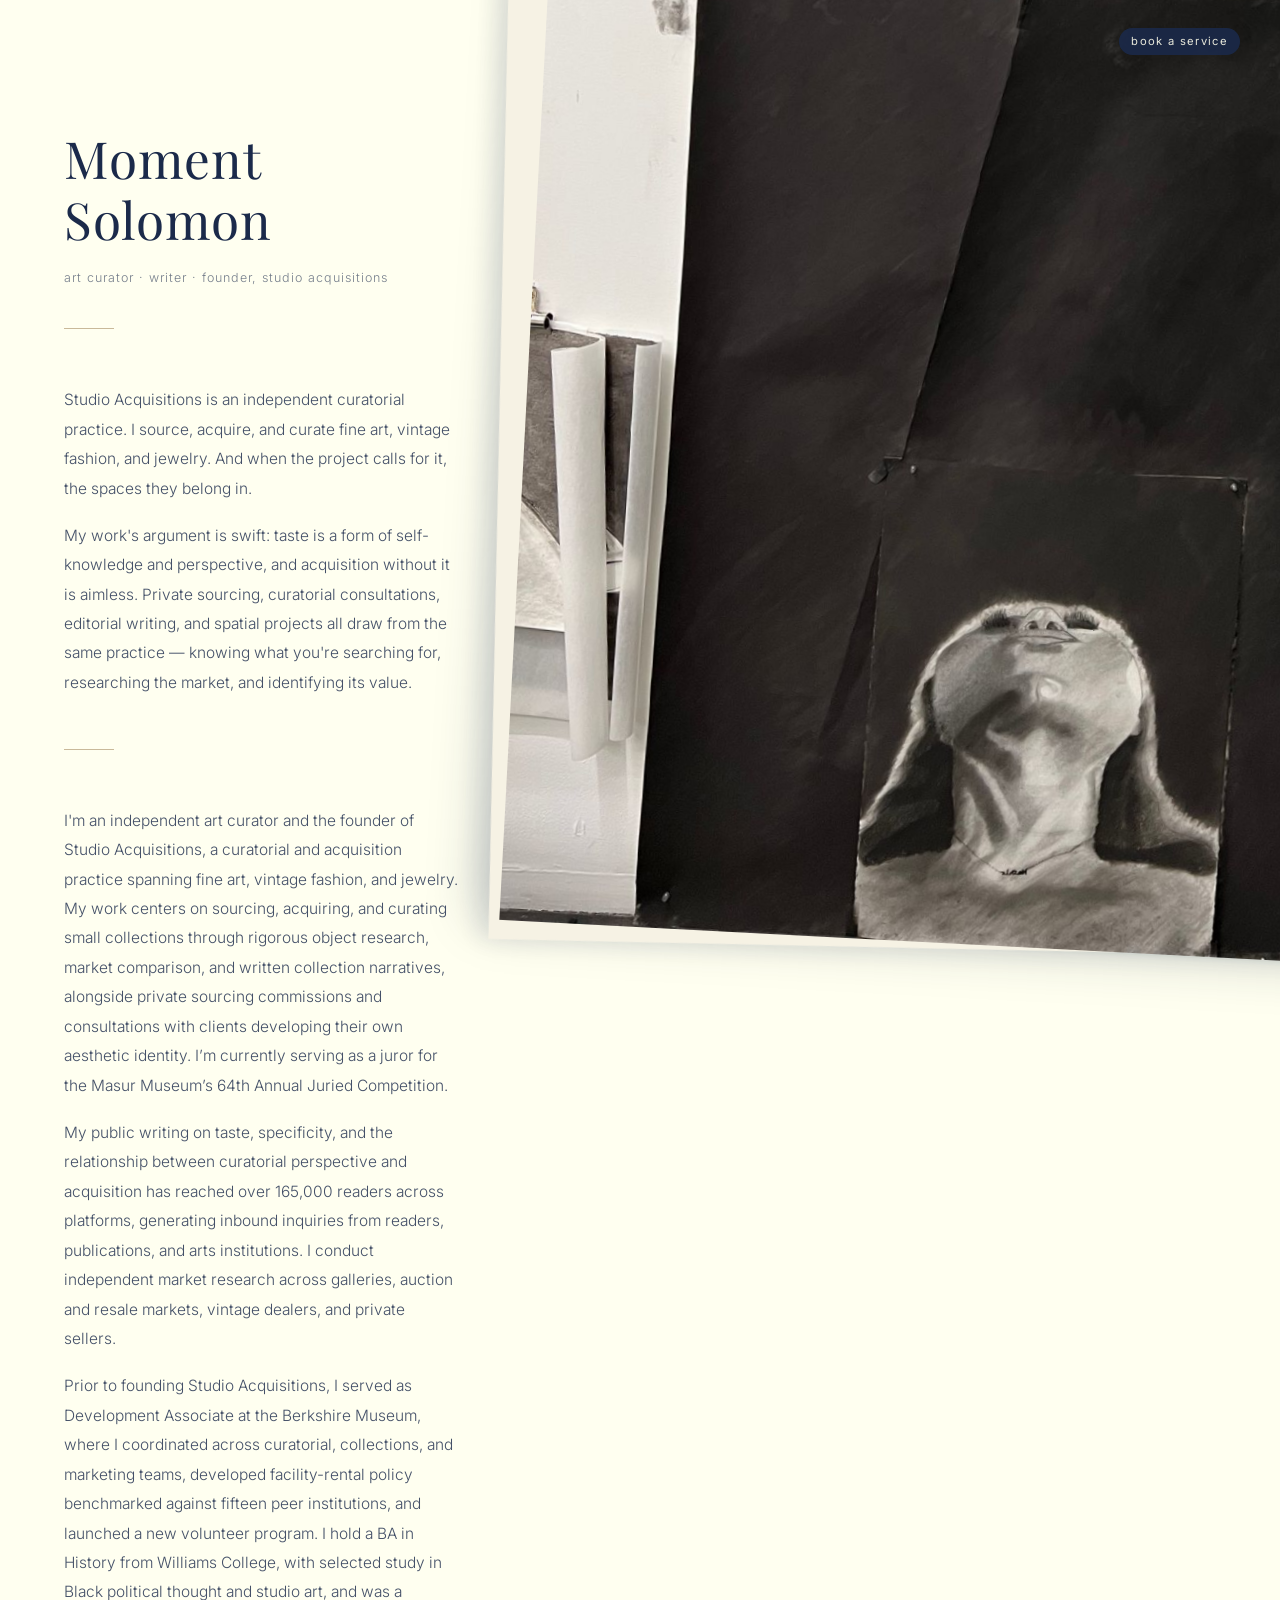
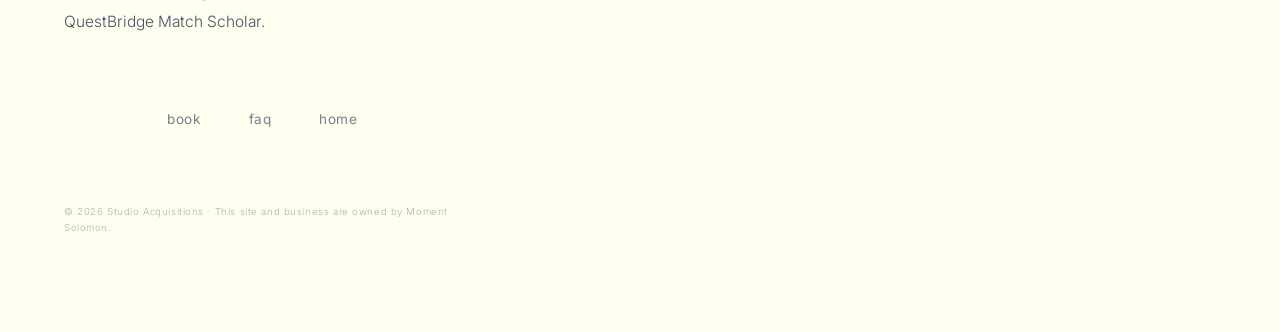
==== commit 25276198: "Revert broken editorial commit while preserving homepage update" ====
--- a/nashia-invest/about.html
+++ b/nashia-invest/about.html
@@ -18,78 +18,108 @@
         "url": "https://studioacquisitions.studio/about.html",
         "name": "About - Moment Solomon",
         "description": "Moment Solomon is an independent art curator and the founder of Studio Acquisitions, a curatorial practice in fine art, vintage fashion, and jewelry.",
-        "isPartOf": { "@id": "https://studioacquisitions.studio/#website" },
-        "about": { "@id": "https://studioacquisitions.studio/#person" },
-        "mainEntity": { "@id": "https://studioacquisitions.studio/#person" },
+        "isPartOf": {
+          "@id": "https://studioacquisitions.studio/#website"
+        },
+        "about": {
+          "@id": "https://studioacquisitions.studio/#person"
+        },
+        "mainEntity": {
+          "@id": "https://studioacquisitions.studio/#person"
+        },
         "inLanguage": "en-US",
-        "breadcrumb": { "@id": "https://studioacquisitions.studio/about.html#breadcrumb" }
+        "breadcrumb": {
+          "@id": "https://studioacquisitions.studio/about.html#breadcrumb"
+        }
       },
       {
         "@type": "Person",
         "@id": "https://studioacquisitions.studio/#person",
         "name": "Moment Solomon",
         "description": "Moment Solomon is an independent art curator and the founder of Studio Acquisitions, a curatorial and acquisition practice spanning fine art, vintage fashion, and jewelry. Her work centers on sourcing, acquiring, and curating small collections through rigorous object research, market comparison, and written collection narratives, alongside private sourcing commissions and consultations with clients developing their own aesthetic identity.",
-        "worksFor": { "@id": "https://studioacquisitions.studio/#business" },
-        "alumniOf": { "@type": "CollegeOrUniversity", "name": "Williams College" },
-        "hasOccupation": [{ "@type": "Occupation", "name": "Art Curator" }, { "@type": "Occupation", "name": "Writer" }]
+        "worksFor": {
+          "@id": "https://studioacquisitions.studio/#business"
+        },
+        "alumniOf": {
+          "@type": "CollegeOrUniversity",
+          "name": "Williams College"
+        },
+        "hasOccupation": [
+          {
+            "@type": "Occupation",
+            "name": "Art Curator"
+          },
+          {
+            "@type": "Occupation",
+            "name": "Writer"
+          }
+        ]
       },
       {
         "@type": "BreadcrumbList",
         "@id": "https://studioacquisitions.studio/about.html#breadcrumb",
         "itemListElement": [
-          { "@type": "ListItem", "position": 1, "name": "Studio Acquisitions", "item": "https://studioacquisitions.studio/" },
-          { "@type": "ListItem", "position": 2, "name": "About", "item": "https://studioacquisitions.studio/about.html" }
+          {
+            "@type": "ListItem",
+            "position": 1,
+            "name": "Studio Acquisitions",
+            "item": "https://studioacquisitions.studio/"
+          },
+          {
+            "@type": "ListItem",
+            "position": 2,
+            "name": "About",
+            "item": "https://studioacquisitions.studio/about.html"
+          }
         ]
       }
     ]
   }
   </script>
 </head>
-<body class="restrained page-about">
-  <nav class="site-nav">
+<body>
+
+  <!-- Navigation -->
+  <nav class="site-nav landing-nav">
     <a href="booking.html" class="nav-booking">book a service</a>
   </nav>
 
-  <main class="magazine-shell">
-    <div class="magazine-meta" aria-label="Publication details"><span>STUDIO ACQUISITIONS · FIELD NOTES</span><span>ISSUE 01</span></div>
-    <div class="magazine-book" id="about-book" aria-label="About Moment Solomon, magazine pages">
-      <section class="magazine-page magazine-cover" data-book-page="0" aria-labelledby="about-cover-title">
-        <img class="magazine-cover-image" src="studio-bg.jpg" alt="The studio wall, layered with charcoal drawings and works on paper">
-        <div class="magazine-cover-shade" aria-hidden="true"></div>
-        <div class="magazine-cover-layout">
-          <div class="magazine-cover-top"><span>INDEPENDENT CURATORIAL PRACTICE</span><span class="magazine-cover-issue">ISSUE 01<br>CHICAGO · 2026</span></div>
-          <h1 id="about-cover-title" class="magazine-masthead">STUDIO<br class="cover-mobile-break"> ACQUISITIONS</h1>
-          <div class="magazine-cover-bottom">
-            <div class="magazine-cover-deck"><p class="magazine-cover-kicker">ART · OBJECTS · PRIVATE SOURCING</p><p>Studio Acquisitions is an independent curatorial practice. I source, acquire, and curate fine art, vintage fashion, and jewelry. And when the project calls for it, the spaces they belong in.</p></div>
-            <div class="magazine-cover-byline"><p>ART CURATOR · WRITER · FOUNDER</p><h2>Moment<br class="cover-mobile-break"> Solomon</h2></div>
-          </div>
-        </div>
-      </section>
-      <section class="magazine-page magazine-editorial" data-book-page="1" aria-labelledby="approach-title" hidden>
-        <div class="magazine-editorial-side"><p class="magazine-eyebrow">02 · AN EDITORIAL</p><h2 id="approach-title">The approach</h2><p class="magazine-caption">ON TASTE &amp; PERSPECTIVE</p></div>
-        <div class="magazine-editorial-copy"><p class="magazine-lead">My work's argument is swift: taste is a form of self-knowledge and perspective, and acquisition without it is aimless. Private sourcing, curatorial consultations, editorial writing, and spatial projects all draw from the same practice — knowing what you're searching for, researching the market, and identifying its value.</p></div>
-      </section>
-      <section class="magazine-page magazine-editorial" data-book-page="2" aria-labelledby="practice-title" hidden>
-        <div class="magazine-editorial-side"><p class="magazine-eyebrow">03 · THE PRACTICE</p><h2 id="practice-title">The practice</h2><p class="magazine-caption">ART · OBJECTS · WRITING</p></div>
-        <div class="magazine-editorial-copy magazine-long-copy">
-          <p>I'm an independent art curator and the founder of Studio Acquisitions, a curatorial and acquisition practice spanning fine art, vintage fashion, and jewelry. My work centers on sourcing, acquiring, and curating small collections through rigorous object research, market comparison, and written collection narratives, alongside private sourcing commissions and consultations with clients developing their own aesthetic identity. I’m currently serving as a juror for the Masur Museum’s 64th Annual Juried Competition.</p>
+  <figure class="hang"><img src="studio-bg.jpg" alt="Studio wall in charcoal and ink: drawings pinned above a large charcoal portrait of an upturned face on black paper"></figure>
+
+  <main class="sheet">
+    <header class="sheet-fade">
+      <h1 class="sheet-title">Moment Solomon</h1>
+      <p class="sheet-subtitle">art curator &middot; writer &middot; founder, studio acquisitions</p>
+    </header>
+    <div class="sheet-line sheet-fade"></div>
+
+    <!-- About the practice (moved from the homepage) -->
+    <article class="sheet-item sheet-fade">
+      <div class="sheet-prose">
+          <p>Studio Acquisitions is an independent curatorial practice. I source, acquire, and curate fine art, vintage fashion, and jewelry. And when the project calls for it, the spaces they belong in.</p>
+          <p>My work's argument is swift: taste is a form of self-knowledge and perspective, and acquisition without it is aimless. Private sourcing, curatorial consultations, editorial writing, and spatial projects all draw from the same practice — knowing what you're searching for, researching the market, and identifying its value.</p>
+      </div>
+    </article>
+
+    <div class="sheet-line sheet-fade"></div>
+
+    <!-- EDIT THE BIO HERE — long juror bio, current as of October 2026 -->
+    <article class="sheet-item sheet-fade">
+      <div class="sheet-prose">
+          <p>I'm an independent art curator and the founder of Studio Acquisitions, a curatorial and acquisition practice spanning fine art, vintage fashion, and jewelry. My work centers on sourcing, acquiring, and curating small collections through rigorous object research, market comparison, and written collection narratives, alongside private sourcing commissions and consultations with clients developing their own aesthetic identity. I&rsquo;m currently serving as a juror for the Masur Museum&rsquo;s 64th Annual Juried Competition.</p>
           <p>My public writing on taste, specificity, and the relationship between curatorial perspective and acquisition has reached over 165,000 readers across platforms, generating inbound inquiries from readers, publications, and arts institutions. I conduct independent market research across galleries, auction and resale markets, vintage dealers, and private sellers.</p>
-        </div>
-      </section>
-      <section class="magazine-page magazine-editorial" data-book-page="3" aria-labelledby="background-title" hidden>
-        <div class="magazine-editorial-side"><p class="magazine-eyebrow">04 · BACKGROUND</p><h2 id="background-title">Background</h2><p class="magazine-caption">EXPERIENCE · EDUCATION</p></div>
-        <div class="magazine-editorial-copy"><p class="magazine-lead">Prior to founding Studio Acquisitions, I served as Development Associate at the Berkshire Museum, where I coordinated across curatorial, collections, and marketing teams, developed facility-rental policy benchmarked against fifteen peer institutions, and launched a new volunteer program. I hold a BA in History from Williams College, with selected study in Black political thought and studio art, and was a QuestBridge Match Scholar.</p></div>
-      </section>
+          <p>Prior to founding Studio Acquisitions, I served as Development Associate at the Berkshire Museum, where I coordinated across curatorial, collections, and marketing teams, developed facility-rental policy benchmarked against fifteen peer institutions, and launched a new volunteer program. I hold a BA in History from Williams College, with selected study in Black political thought and studio art, and was a QuestBridge Match Scholar.</p>
+      </div>
+    </article>
+
+    <div class="links-row sheet-links-row sheet-fade">
+      <a href="booking.html">book</a>
+      <a href="faq.html">faq</a>
+      <a href="index.html">home</a>
     </div>
-    <nav class="magazine-controls" aria-label="Magazine page controls">
-      <button type="button" data-book-prev disabled aria-label="Previous page">← Previous</button>
-      <div class="magazine-page-numbers" aria-label="Choose a page">
-        <button type="button" data-book-jump="0" aria-label="Cover, page 1" aria-current="page">01</button><button type="button" data-book-jump="1" aria-label="The approach, page 2">02</button><button type="button" data-book-jump="2" aria-label="The practice, page 3">03</button><button type="button" data-book-jump="3" aria-label="Background, page 4">04</button>
-      </div>
-      <button type="button" data-book-next aria-label="Next page">Next →</button><p data-book-status class="visually-hidden" aria-live="polite">Page 1 of 4: Cover</p>
-    </nav>
-    <footer class="magazine-footer"><span>STUDIO ACQUISITIONS · MOMENT SOLOMON</span><div><a href="services.html">Services</a><a href="faq.html">FAQ</a><a href="index.html">Home</a><a href="booking.html">Begin an enquiry</a></div></footer>
+
+    <p class="sheet-owner">&copy; 2026 Studio Acquisitions &middot; This site and business are owned by Moment Solomon.</p>
   </main>
-  <script src="script.js"></script>
+
 </body>
-</html>+</html>
--- a/nashia-invest/styles.css
+++ b/nashia-invest/styles.css
@@ -90,65 +90,261 @@
   flex-direction: column;
   justify-content: center;
   align-items: center;
-  position: relative;
-  overflow: hidden;
+  text-align: center;
+  padding: 0 2rem;
 }
 
 .hero-title {
   font-family: var(--font-heading);
-  font-size: clamp(3rem, 8vw, 6.5rem);
+  font-size: clamp(3.5rem, 8vw, 7rem);
   font-weight: 400;
   letter-spacing: 0.02em;
-  text-align: center;
-  margin-bottom: 1.5rem;
+  color: var(--text);
 }
 
 .hero-line {
   width: 60px;
   height: 1px;
   background-color: var(--gold);
+  margin: 2.5rem auto;
+}
+
+.hero-tagline {
+  font-size: 0.85rem;
+  font-weight: 300;
+  letter-spacing: 0.06em;
+  color: var(--text);
+  opacity: 0.55;
+  text-transform: lowercase;
+}
+
+/* ── Image block ── */
+
+.image-block {
+  margin: 6rem auto 4rem;
+  max-width: 780px;
+  aspect-ratio: 16 / 10;
+  border-radius: 8px;
+  overflow: hidden;
+  box-shadow: 0 8px 40px rgba(27, 42, 74, 0.08);
+  background-color: #e8e6df;
+}
+
+.image-block img {
+  width: 100%;
+  height: 100%;
+  object-fit: cover;
+  display: block;
+}
+
+/* ── Identifier line ── */
+
+.identifier-line {
+  text-align: center;
+  font-size: 0.8rem;
+  font-weight: 300;
+  letter-spacing: 0.04em;
   opacity: 0.5;
-  margin: 1.5rem auto;
-}
-
-.hero-tagline {
+  margin-bottom: 5rem;
+}
+
+/* ── Summary section ── */
+
+.summary {
+  max-width: 620px;
+  margin: 0 auto 5rem;
+}
+
+.summary p {
+  font-size: 0.95rem;
+  line-height: 1.85;
+  margin-bottom: 1.8rem;
+  color: var(--text);
+  opacity: 0.75;
+}
+
+/* ── Text links row ── */
+
+.links-row {
+  display: flex;
+  justify-content: center;
+  gap: 3rem;
+  margin-bottom: 6rem;
+}
+
+.links-row a {
+  font-family: var(--font-body);
+  font-size: 0.85rem;
+  font-weight: 400;
+  letter-spacing: 0.04em;
+  color: var(--text);
+  text-decoration: none;
+  opacity: 0.6;
+  position: relative;
+  transition: opacity 0.3s ease;
+}
+
+.links-row a::after {
+  content: '';
+  position: absolute;
+  bottom: -3px;
+  left: 0;
+  width: 0;
+  height: 1px;
+  background-color: var(--gold);
+  transition: width 0.3s ease;
+}
+
+.links-row a:hover {
+  opacity: 1;
+}
+
+.links-row a:hover::after {
+  width: 100%;
+}
+
+/* ── Footer ── */
+
+.site-footer {
+  border-top: 1px solid var(--gold);
+  padding-top: 3rem;
+  text-align: center;
+}
+
+.footer-contact {
+  font-size: 0.8rem;
+  font-weight: 300;
+  letter-spacing: 0.04em;
+  opacity: 0.55;
+  margin-bottom: 0.5rem;
+}
+
+.footer-contact a {
+  color: var(--text);
+  text-decoration: none;
+  transition: opacity 0.3s ease;
+}
+
+.footer-contact a:hover {
+  opacity: 0.8;
+}
+
+.disclaimer {
+  font-size: 0.65rem;
+  font-weight: 300;
+  color: var(--gray-light);
+  line-height: 1.6;
+  max-width: 540px;
+  margin: 2rem auto 0;
+}
+
+/* ── Page titles ── */
+
+.page-title {
   font-family: var(--font-heading);
-  font-size: 1.1rem;
-  font-weight: 400;
-  font-style: italic;
-  letter-spacing: 0.03em;
+  font-size: clamp(2.5rem, 5vw, 4rem);
+  font-weight: 400;
+  letter-spacing: 0.02em;
+  padding-top: 8rem;
+  margin-bottom: 4rem;
+}
+
+/* ── Password gate (portfolio) ── */
+
+.password-gate {
+  max-width: 320px;
+  margin: 0 auto 4rem;
   text-align: center;
-  opacity: 0.5;
-}
-
-.hero-links {
-  display: flex;
-  gap: 2.5rem;
-  margin-top: 4rem;
-}
-
-.hero-links a {
+}
+
+.password-gate input[type="password"] {
+  width: 100%;
+  padding: 0.8rem 1rem;
+  font-family: var(--font-body);
+  font-size: 0.85rem;
+  font-weight: 300;
+  letter-spacing: 0.06em;
+  color: var(--text);
+  background: var(--white);
+  border: 1px solid rgba(27, 42, 74, 0.12);
+  border-radius: 4px;
+  outline: none;
+  transition: border-color 0.3s ease;
+}
+
+.password-gate input[type="password"]:focus {
+  border-color: var(--gold);
+}
+
+.password-gate button {
+  margin-top: 1rem;
+  padding: 0.6rem 2.4rem;
   font-family: var(--font-body);
   font-size: 0.75rem;
-  font-weight: 300;
-  letter-spacing: 0.15em;
+  font-weight: 400;
+  letter-spacing: 0.1em;
   text-transform: lowercase;
-  text-decoration: none;
-  color: var(--text);
-  opacity: 0.5;
+  color: var(--text);
+  background: transparent;
+  border: 1px solid rgba(27, 42, 74, 0.15);
+  border-radius: 4px;
+  cursor: pointer;
+  transition: opacity 0.3s ease, border-color 0.3s ease;
+}
+
+.password-gate button:hover {
+  opacity: 0.7;
+  border-color: var(--gold);
+}
+
+.password-error {
+  font-size: 0.75rem;
+  color: #c0392b;
+  opacity: 0;
+  margin-top: 0.8rem;
   transition: opacity 0.3s ease;
 }
 
-.hero-links a:hover {
-  opacity: 1;
-}
-
-/* ── Page wrapper ── */
-
-.page-wrapper {
-  max-width: 860px;
-  margin: 0 auto;
-  padding: 0 2rem 6rem;
+.password-error.show {
+  opacity: 0.7;
+}
+
+/* ── Protected content ── */
+
+.protected-content {
+  display: none;
+}
+
+.protected-content.unlocked {
+  display: block;
+}
+
+/* ── Spreadsheet embed ── */
+
+.spreadsheet-container {
+  width: 100%;
+  min-height: 500px;
+  background: var(--white);
+  border: 1px solid rgba(27, 42, 74, 0.06);
+  border-radius: 6px;
+  padding: 1.5rem;
+  margin-bottom: 4rem;
+}
+
+.spreadsheet-container iframe {
+  width: 100%;
+  height: 500px;
+  border: none;
+}
+
+/* ── Divider ── */
+
+.divider {
+  width: 100%;
+  height: 1px;
+  background-color: var(--gold);
+  opacity: 0.4;
+  margin: 3rem 0;
 }
 
 /* ── Numbered entries ── */
@@ -208,103 +404,822 @@
   max-width: 620px;
 }
 
-/* ── Footer ── */
-.site-footer { border-top: 1px solid var(--gold); padding-top: 3rem; text-align: center; }
-.footer-contact { font-size: .8rem; font-weight: 300; letter-spacing: .04em; opacity: .55; margin-bottom: .5rem; }
-.footer-contact a { color: var(--text); text-decoration: none; }
-.disclaimer { font-size: .65rem; font-weight: 300; color: var(--gray-light); line-height: 1.6; max-width: 540px; margin: 2rem auto 0; }
-.page-title { font-family: var(--font-heading); font-size: clamp(2.5rem, 5vw, 4rem); font-weight: 400; letter-spacing: .02em; padding-top: 8rem; margin-bottom: 4rem; }
-
-/* All remaining original site rules are retained above or below. */
-
-/* Restrained editorial pass: remove decorative gold rules outside the essay page. */
-body.restrained .landing-line,
-body.restrained .site-nav-left a,
-body.restrained .site-nav-left a:hover,
-body.restrained .hero-line,
-body.restrained .sheet-line,
-body.restrained .divider { background-color: transparent; }
-body.restrained .site-footer { border-top-color: transparent; }
-body.restrained .links-row a::after,
-body.restrained .sheet-prose a,
-body.restrained .sheet-links a,
-body.restrained .announce-toggle { border-bottom-color: transparent; }
-body.restrained .links-row a::after { background-color: transparent; }
-body.restrained .site-nav a.nav-booking { color: var(--text); background: transparent; border: 0; border-bottom: 1px solid var(--gold); border-radius: 0; padding: 0 0 .18rem; margin: 0; opacity: 1; }
-body.restrained .site-nav a.nav-booking:hover { opacity: .65; }
-body.page-home .landing-line,
-body.page-home .landing-links a::after { background: transparent !important; }
-body.page-home .announce-toggle { border-bottom-color: transparent !important; }
-body.page-home .announce-box { border-radius: 0; }
-body.page-home .announce-box li { border-top-color: rgba(27,42,74,.12); }
-body.page-home .site-nav-left a,
-body.page-home .site-nav-left a:hover,
-body.page-home .site-nav a.nav-booking { border-bottom-color: transparent !important; }
-body.page-home .landing-links a { font-size: clamp(1.1rem, 2.75vw, 1.8rem); }
-
-/* Restrained services index: only service option cards retain gold outlines. */
-body.page-services .services-editorial { max-width: 1120px; margin: 0 auto; padding: 6.5rem 1.5rem 3rem; }
-body.page-services .services-mastline,
-body.page-services .services-eyebrow,
-body.page-services .services-number,
-body.page-services .service-options article > span { font-family: var(--font-body); font-size: .62rem; letter-spacing: .15em; color: rgba(27,42,74,.62); }
-body.page-services .services-mastline { display:flex; justify-content:space-between; gap:1rem; padding-bottom:1rem; }
-body.page-services .services-heading { padding:3rem 0 2.5rem; }
-body.page-services .services-eyebrow { margin-bottom:1rem; }
-body.page-services .services-heading h1 { font-family:var(--font-heading); font-size:clamp(3rem,8vw,6.8rem); font-weight:400; letter-spacing:-.06em; line-height:.95; }
-body.page-services .services-deck { max-width:36rem; margin-top:1.5rem; font-family:var(--font-heading); font-size:clamp(1.2rem,2.4vw,1.65rem); line-height:1.5; }
-body.page-services .services-index { display:flex; flex-wrap:wrap; gap:.8rem 1.8rem; padding:1.2rem 0; }
-body.page-services .services-index a { color:var(--text); font-size:.72rem; letter-spacing:.045em; text-decoration:none; }
-body.page-services .services-audience { display:grid; grid-template-columns:3.5rem minmax(12rem,.7fr) minmax(0,1.3fr); align-items:start; gap:1rem; padding:2.4rem 0; }
-body.page-services .services-audience h2 { font-family:var(--font-heading); font-size:clamp(1.65rem,3.2vw,2.5rem); font-weight:400; letter-spacing:-.035em; line-height:1.08; }
-body.page-services .service-options { display:grid; grid-template-columns:repeat(2,minmax(0,1fr)); gap:.8rem; }
-body.page-services .service-options article { display:flex; min-height:10rem; flex-direction:column; justify-content:space-between; padding:1.2rem; border:1px solid var(--gold); }
-body.page-services .service-options h3 { font-family:var(--font-heading); font-size:1.3rem; font-weight:400; line-height:1.2; }
-body.page-services .service-options article p { margin-top:.75rem; font-size:.82rem; line-height:1.6; opacity:.78; }
-body.page-services .service-options article > span { margin-top:1.5rem; font-size:.52rem; letter-spacing:.1em; line-height:1.45; text-transform:uppercase; }
-body.page-services .services-footer { display:flex; justify-content:space-between; flex-wrap:wrap; gap:1rem 2rem; padding:2rem 0 1rem; color:rgba(27,42,74,.62); font-size:.65rem; letter-spacing:.1em; }
-body.page-services .services-footer a { color:var(--text); font-size:.8rem; letter-spacing:.03em; text-decoration:none; }
-body.restrained-service-link a { border-bottom-color:transparent; }
-body.page-about .magazine-controls [aria-current="page"] { border:0; }
-body.page-faq .hang { display:none; }
-body.page-faq .sheet { z-index:1; width:min(1040px,calc(100% - 3rem)); margin:0 auto; padding:7rem 0 4rem; }
-body.page-faq .sheet-title { max-width:12ch; font-size:clamp(3rem,7.5vw,6rem); letter-spacing:-.055em; line-height:.96; }
-body.page-faq .sheet-subtitle { color:rgba(27,42,74,.62); }
-body.page-faq .sheet-list { display:grid; grid-template-columns:repeat(2,minmax(0,1fr)); column-gap:3rem; }
-body.page-faq .sheet-item { margin:0; padding:1.7rem 0; }
-body.page-faq .sheet-number { color:rgba(27,42,74,.55); font-size:.62rem; }
-body.page-faq .sheet-question { font-size:clamp(1.35rem,2vw,1.8rem); letter-spacing:-.025em; }
-body.page-faq .sheet-prose p { font-size:.88rem; line-height:1.75; }
-body.page-faq .sheet-prose a { border:0; color:var(--text); text-decoration:underline; text-decoration-color:rgba(27,42,74,.4); text-underline-offset:.18em; }
-body.page-faq .sheet-links-row { justify-content:flex-start; margin-top:2rem; }
-body.page-faq .sheet-owner { color:rgba(27,42,74,.55); }
-body.restrained .page-title, body.restrained .hero-title { font-family:var(--font-heading); font-size:clamp(3rem,7vw,6rem); font-weight:400; letter-spacing:-.055em; line-height:.95; }
-body.restrained .page-title { padding-top:7rem; }
-body.restrained .approach-heading, body.restrained .entry-title, body.restrained .booking-success-title { font-family:var(--font-heading); font-weight:400; letter-spacing:-.025em; }
-body.restrained .booking-form input, body.restrained .service-select-toggle, body.restrained .service-select-menu, body.restrained .service-chip, body.restrained .inquiries-popup input[type="email"], body.restrained .inquiries-popup button { border-color:rgba(27,42,74,.22); }
-body.restrained .service-select-caret, body.restrained .service-select-menu input[type="checkbox"] { border-color:rgba(27,42,74,.45); }
-body.restrained .service-select-menu input[type="checkbox"]:checked { background-color:var(--text); }
-body.restrained .booking-form input:focus, body.restrained .service-select-toggle:focus-visible, body.restrained .service-select.open .service-select-toggle, body.restrained .inquiries-popup input[type="email"]:focus { border-color:var(--text); box-shadow:0 0 0 2px rgba(27,42,74,.1); }
-body.restrained .booking-submit, body.restrained .inquiries-popup button:not(.inquiries-close) { border-color:var(--text); }
-body.restrained .booking-submit:hover, body.restrained .inquiries-popup button:hover { border-color:var(--text); }
-body.page-approach .page-wrapper, body.page-invest .page-wrapper, body.page-portfolio .page-wrapper { max-width:1080px; }
-body.page-approach .page-title, body.page-portfolio .page-title { max-width:12ch; margin-bottom:3rem; font-size:clamp(3.2rem,8vw,6.5rem); letter-spacing:-.06em; line-height:.94; }
-body.page-approach .approach-section { display:grid; grid-template-columns:3rem minmax(13rem,.8fr) minmax(0,1.2fr); align-items:baseline; gap:1.4rem; margin:0; padding:2.2rem 0; }
-body.page-approach .approach-number { margin:0; color:rgba(27,42,74,.58); }
-body.page-approach .approach-heading { margin:0; font-size:clamp(1.7rem,3.3vw,2.5rem); line-height:1.12; }
-body.page-approach .approach-text { max-width:42rem; font-family:var(--font-heading); font-size:clamp(1.05rem,1.6vw,1.3rem); line-height:1.68; opacity:.9; }
-body.page-approach .closing-line { margin:3rem 0 4rem; text-align:left; }
-body.page-approach .closing-line p { font-family:var(--font-heading); font-size:1.35rem; color:var(--text); opacity:1; }
-body.page-invest .hero-title { font-size:clamp(4rem,12vw,9rem); letter-spacing:-.07em; line-height:.9; }
-body.page-invest .hero-tagline { max-width:40rem; font-family:var(--font-heading); font-size:clamp(1.2rem,2.2vw,1.65rem); font-weight:400; line-height:1.5; opacity:.8; }
-body.page-invest .summary { max-width:780px; }
-body.page-invest .summary p { font-family:var(--font-heading); font-size:clamp(1.05rem,1.6vw,1.28rem); line-height:1.7; opacity:.9; }
-body.page-portfolio .entry { display:grid; grid-template-columns:3rem minmax(12rem,.7fr) minmax(0,1.3fr); align-items:baseline; gap:1.5rem; margin:0; padding:1.8rem 0; }
-body.page-portfolio .entry-number { margin:0; color:rgba(27,42,74,.58); }
-body.page-portfolio .entry-title { margin:0; font-size:clamp(1.35rem,2.3vw,1.8rem); line-height:1.2; }
-body.page-portfolio .entry-text { font-family:var(--font-heading); font-size:1.04rem; line-height:1.65; opacity:.88; }
-@media(max-width:700px){
- body.page-services .services-editorial{padding:6rem 1.1rem 2rem}.services-heading{padding:2.2rem 0 1.8rem}.services-audience{grid-template-columns:2rem minmax(0,1fr);gap:.7rem;padding:1.8rem 0}.service-options{grid-column:2;grid-template-columns:1fr}.service-options article{min-height:8.5rem}.services-index{gap:.6rem 1rem}.services-index a{font-size:.65rem}
- body.page-faq .sheet{width:calc(100% - 2.5rem);padding-top:6.5rem}.sheet-list{grid-template-columns:1fr}.sheet-item{padding:1.2rem 0}
- body.page-approach .approach-section,body.page-portfolio .entry{grid-template-columns:2rem minmax(0,1fr);gap:.65rem 1rem;padding:1.4rem 0}.approach-heading,.entry-title,.approach-text,.entry-text{grid-column:2}
-}
+/* ── Closing line ── */
+
+.closing-line {
+  text-align: center;
+  margin: 4rem 0 6rem;
+}
+
+.closing-line p {
+  font-size: 0.9rem;
+  font-weight: 300;
+  opacity: 0.6;
+  margin-bottom: 1rem;
+}
+
+.closing-line a {
+  font-size: 0.85rem;
+  font-weight: 400;
+  letter-spacing: 0.04em;
+  color: var(--text);
+  text-decoration: none;
+  opacity: 0.6;
+  position: relative;
+  transition: opacity 0.3s ease;
+  cursor: pointer;
+}
+
+.closing-line a::after {
+  content: '';
+  position: absolute;
+  bottom: -3px;
+  left: 0;
+  width: 0;
+  height: 1px;
+  background-color: var(--gold);
+  transition: width 0.3s ease;
+}
+
+.closing-line a:hover {
+  opacity: 1;
+}
+
+.closing-line a:hover::after {
+  width: 100%;
+}
+
+/* ── Inquiries trigger ── */
+
+.inquiries-trigger {
+  position: fixed;
+  bottom: 2rem;
+  right: 2.5rem;
+  z-index: 200;
+}
+
+.inquiries-trigger a {
+  font-family: var(--font-body);
+  font-size: 0.6rem;
+  font-weight: 500;
+  letter-spacing: 0.18em;
+  text-transform: uppercase;
+  text-decoration: none;
+  color: var(--text);
+  opacity: 0.35;
+  transition: opacity 0.3s ease;
+  cursor: pointer;
+}
+
+.inquiries-trigger a:hover {
+  opacity: 0.7;
+}
+
+/* ── Inquiries popup ── */
+
+.inquiries-overlay {
+  position: fixed;
+  inset: 0;
+  background: rgba(27, 42, 74, 0.08);
+  z-index: 900;
+  opacity: 0;
+  visibility: hidden;
+  transition: opacity 0.3s ease, visibility 0.3s ease;
+}
+
+.inquiries-overlay.open {
+  opacity: 1;
+  visibility: visible;
+}
+
+.inquiries-popup {
+  position: fixed;
+  bottom: 4rem;
+  right: 2.5rem;
+  z-index: 1000;
+  background: var(--white);
+  border-radius: 6px;
+  padding: 2rem 2rem 1.8rem;
+  width: 300px;
+  box-shadow: 0 12px 48px rgba(27, 42, 74, 0.1);
+  opacity: 0;
+  visibility: hidden;
+  transform: translateY(10px);
+  transition: opacity 0.3s ease, visibility 0.3s ease, transform 0.3s ease;
+}
+
+.inquiries-popup.open {
+  opacity: 1;
+  visibility: visible;
+  transform: translateY(0);
+}
+
+.inquiries-popup input[type="email"] {
+  width: 100%;
+  padding: 0.7rem 0.8rem;
+  font-family: var(--font-body);
+  font-size: 0.8rem;
+  font-weight: 300;
+  letter-spacing: 0.04em;
+  color: var(--text);
+  background: var(--bg);
+  border: 1px solid rgba(27, 42, 74, 0.1);
+  border-radius: 4px;
+  outline: none;
+  transition: border-color 0.3s ease;
+}
+
+.inquiries-popup input[type="email"]:focus {
+  border-color: var(--gold);
+}
+
+.inquiries-popup button {
+  margin-top: 0.8rem;
+  width: 100%;
+  padding: 0.6rem;
+  font-family: var(--font-body);
+  font-size: 0.7rem;
+  font-weight: 400;
+  letter-spacing: 0.1em;
+  text-transform: lowercase;
+  color: var(--text);
+  background: transparent;
+  border: 1px solid rgba(27, 42, 74, 0.12);
+  border-radius: 4px;
+  cursor: pointer;
+  transition: opacity 0.3s ease, border-color 0.3s ease;
+}
+
+.inquiries-popup button:hover {
+  opacity: 0.7;
+  border-color: var(--gold);
+}
+
+.inquiries-close {
+  position: absolute;
+  top: 0.8rem;
+  right: 1rem;
+  font-size: 0.9rem;
+  color: var(--text);
+  opacity: 0.3;
+  cursor: pointer;
+  background: none;
+  border: none;
+  font-family: var(--font-body);
+  transition: opacity 0.3s ease;
+  line-height: 1;
+}
+
+.inquiries-close:hover {
+  opacity: 0.6;
+}
+
+/* ── Booking nav pill ── */
+
+.site-nav a.nav-booking {
+  color: var(--bg);
+  background-color: var(--text);
+  padding: 0.25rem 0.75rem;
+  margin: -0.25rem 0;
+  border-radius: 999px;
+  opacity: 0.9;
+}
+
+.site-nav a.nav-booking:hover {
+  opacity: 1;
+}
+
+/* ── Left-hand nav pill (landing + FAQ), mirrors the booking pill ── */
+
+.site-nav-left {
+  position: fixed;
+  top: 0;
+  left: 0;
+  padding: 2rem 2.5rem;
+  z-index: 100;
+  display: flex;
+  gap: 0.6rem;
+}
+
+.site-nav-left a {
+  font-family: var(--font-body);
+  font-size: 0.7rem;
+  font-weight: 400;
+  letter-spacing: 0.12em;
+  text-transform: lowercase;
+  text-decoration: none;
+  color: var(--bg);
+  background-color: var(--text);
+  padding: 0.25rem 0.75rem;
+  margin: -0.25rem 0;
+  border-radius: 999px;
+  opacity: 0.9;
+  transition: opacity 0.3s ease;
+}
+
+.site-nav-left a:hover {
+  opacity: 1;
+}
+
+/* ── Sheet pages (About, FAQ): the studio photo is the top sheet of a stack.
+      On load it covers the whole page, then slides most of the way off to
+      the right, revealing the ivory sheet beneath. ── */
+
+.hang {
+  position: fixed;
+  top: -6vh;
+  left: 0;
+  width: 100vw;
+  height: 112vh;
+  z-index: 5;
+  pointer-events: none;
+  box-shadow: -22px 0 50px rgba(27, 42, 74, 0.22), -2px 0 6px rgba(27, 42, 74, 0.12);
+  transform: translateX(41vw) rotate(3deg);
+  animation: hangReveal 1.8s cubic-bezier(0.6, 0, 0.2, 1) both;
+}
+
+.hang img {
+  position: relative;
+  z-index: 1;
+  width: 100%;
+  height: 100%;
+  object-fit: cover;
+  object-position: 30% 100%;
+  display: block;
+}
+
+/* the edge of a second sheet in the stack, peeking out under the photo */
+.hang::before {
+  content: '';
+  position: absolute;
+  inset: 0;
+  background: #F6F2E4;
+  box-shadow: -10px 0 26px rgba(27, 42, 74, 0.12);
+  transform: translateX(-26px) rotate(-1.8deg);
+}
+
+@keyframes hangReveal {
+  0%, 20% { transform: translateX(0) rotate(0deg); }
+  100% { transform: translateX(41vw) rotate(3deg); }
+}
+
+.sheet {
+  position: relative;
+  z-index: 1;
+  width: min(460px, 31vw);
+  margin-left: max(2rem, 5vw);
+  padding: 8rem 0 6rem;
+  color: var(--text);
+}
+
+.sheet-fade {
+  opacity: 0;
+  transform: translateY(14px);
+  animation: sheetIn 0.9s ease forwards;
+  animation-delay: 1.1s;
+}
+
+.sheet-fade:nth-child(2) { animation-delay: 1.25s; }
+.sheet-fade:nth-child(n+3) { animation-delay: 1.4s; }
+
+@keyframes sheetIn {
+  to { opacity: 1; transform: translateY(0); }
+}
+
+.sheet-title {
+  font-family: var(--font-heading);
+  font-size: clamp(2.2rem, 4.5vw, 3.2rem);
+  font-weight: 400;
+  letter-spacing: 0.02em;
+  line-height: 1.2;
+  margin-bottom: 1rem;
+}
+
+.sheet-subtitle {
+  font-size: 0.78rem;
+  letter-spacing: 0.08em;
+  text-transform: lowercase;
+  opacity: 0.6;
+}
+
+.sheet-line {
+  width: 50px;
+  height: 1px;
+  background: var(--gold);
+  margin: 2.5rem 0 3.5rem;
+}
+
+.sheet-item {
+  margin-bottom: 3.2rem;
+}
+
+.sheet-number {
+  font-size: 0.7rem;
+  font-weight: 400;
+  letter-spacing: 0.15em;
+  color: var(--gold);
+  margin-bottom: 0.8rem;
+}
+
+.sheet-question {
+  font-family: var(--font-heading);
+  font-size: 1.4rem;
+  font-weight: 400;
+  line-height: 1.35;
+  margin-bottom: 1rem;
+}
+
+.sheet-prose p {
+  font-size: 0.97rem;
+  line-height: 1.9;
+  opacity: 0.82;
+  margin-bottom: 1.1rem;
+}
+
+.sheet-prose p:last-child {
+  margin-bottom: 0;
+}
+
+.sheet-prose a {
+  color: var(--text);
+  text-decoration: none;
+  border-bottom: 1px solid var(--gold);
+}
+
+.sheet-prose a:hover {
+  border-bottom-color: var(--text);
+}
+
+.sheet-links {
+  display: flex;
+  flex-wrap: wrap;
+  gap: 1.2rem 2.6rem;
+  margin-top: 4rem;
+  font-family: var(--font-heading);
+  font-size: 1.25rem;
+  letter-spacing: 0.03em;
+  text-transform: lowercase;
+}
+
+.sheet-links a {
+  color: var(--text);
+  text-decoration: none;
+  border-bottom: 1px solid rgba(201, 185, 154, 0.7);
+  padding-bottom: 2px;
+  transition: border-color 0.3s ease;
+}
+
+.sheet-links a:hover {
+  border-bottom-color: var(--text);
+}
+
+.sheet-links-row {
+  margin: 4.5rem 0 0;
+  flex-wrap: wrap;
+  row-gap: 1.2rem;
+}
+
+.sheet-owner {
+  margin-top: 4.5rem;
+  font-size: 0.6rem;
+  letter-spacing: 0.06em;
+  color: var(--gray-light);
+}
+
+@media (max-width: 900px) {
+  /* phones: the sheet slides almost all the way off, leaving a sliver */
+  .hang {
+    transform: translateX(80vw) rotate(3deg);
+  }
+
+  @keyframes hangReveal {
+    0%, 20% { transform: translateX(0) rotate(0deg); }
+    100% { transform: translateX(80vw) rotate(3deg); }
+  }
+
+  .sheet {
+    width: calc(80vw - 3.2rem);
+    margin-left: 1.25rem;
+    padding-top: 7rem;
+  }
+
+  .sheet-links {
+    gap: 1rem 1.6rem;
+  }
+}
+
+@media (prefers-reduced-motion: reduce) {
+  .hang, .sheet-fade {
+    animation: none;
+    opacity: 1;
+  }
+}
+
+/* ── Booking page ── */
+
+.page-title.booking-title {
+  text-align: center;
+  margin-bottom: 0;
+}
+
+.booking-intro {
+  text-align: center;
+  font-size: 0.8rem;
+  font-weight: 300;
+  font-style: italic;
+  letter-spacing: 0.04em;
+  opacity: 0.55;
+  max-width: 440px;
+  margin: 0 auto 4rem;
+}
+
+.booking-form {
+  max-width: 420px;
+  margin: 0 auto 6rem;
+  display: flex;
+  flex-direction: column;
+  gap: 1.6rem;
+}
+
+.booking-form input,
+.service-select-toggle {
+  width: 100%;
+  padding: 0.85rem 1rem;
+  font-family: var(--font-body);
+  font-size: 0.85rem;
+  font-weight: 300;
+  letter-spacing: 0.04em;
+  color: var(--text);
+  background: var(--white);
+  border: 1px solid var(--gold);
+  border-radius: 4px;
+  outline: none;
+  transition: border-color 0.3s ease, box-shadow 0.3s ease;
+}
+
+.booking-form input::placeholder {
+  color: var(--gray-light);
+  opacity: 1;
+}
+
+.booking-form input:focus,
+.service-select-toggle:focus-visible,
+.service-select.open .service-select-toggle {
+  box-shadow: 0 0 0 3px rgba(201, 185, 154, 0.18);
+}
+
+/* Service multi-select */
+
+.service-select {
+  position: relative;
+}
+
+.service-select-toggle {
+  display: flex;
+  justify-content: space-between;
+  align-items: center;
+  gap: 1rem;
+  text-align: left;
+  cursor: pointer;
+}
+
+.service-select-label {
+  overflow: hidden;
+  white-space: nowrap;
+  text-overflow: ellipsis;
+}
+
+.service-select-label.is-placeholder {
+  color: var(--gray-light);
+}
+
+.service-select-caret {
+  flex-shrink: 0;
+  width: 6px;
+  height: 6px;
+  border-right: 1px solid var(--gold);
+  border-bottom: 1px solid var(--gold);
+  transform: translateY(-2px) rotate(45deg);
+  transition: transform 0.3s ease;
+}
+
+.service-select.open .service-select-caret {
+  transform: translateY(1px) rotate(-135deg);
+}
+
+.service-select-menu {
+  position: absolute;
+  top: calc(100% + 0.4rem);
+  left: 0;
+  right: 0;
+  z-index: 50;
+  list-style: none;
+  background: var(--white);
+  border: 1px solid var(--gold);
+  border-radius: 4px;
+  padding: 0.4rem 0;
+  box-shadow: 0 12px 48px rgba(27, 42, 74, 0.1);
+  opacity: 0;
+  visibility: hidden;
+  transform: translateY(-4px);
+  transition: opacity 0.25s ease, visibility 0.25s ease, transform 0.25s ease;
+}
+
+.service-select.open .service-select-menu {
+  opacity: 1;
+  visibility: visible;
+  transform: translateY(0);
+}
+
+.service-select-menu label {
+  display: flex;
+  align-items: center;
+  gap: 0.75rem;
+  padding: 0.55rem 1rem;
+  font-size: 0.82rem;
+  font-weight: 300;
+  letter-spacing: 0.03em;
+  color: var(--text);
+  cursor: pointer;
+  transition: background-color 0.2s ease;
+}
+
+.service-select-menu label:hover {
+  background-color: rgba(201, 185, 154, 0.12);
+}
+
+.service-select-menu input[type="checkbox"] {
+  appearance: none;
+  -webkit-appearance: none;
+  flex-shrink: 0;
+  width: 13px;
+  height: 13px;
+  padding: 0;
+  border: 1px solid var(--gold);
+  border-radius: 2px;
+  background: var(--white);
+  cursor: pointer;
+  transition: background-color 0.2s ease;
+}
+
+.service-select-menu input[type="checkbox"]:checked {
+  background-color: var(--gold);
+  box-shadow: inset 0 0 0 2px var(--white);
+}
+
+.service-chips {
+  display: flex;
+  flex-wrap: wrap;
+  gap: 0.5rem;
+  margin-top: 0.8rem;
+}
+
+.service-chips:empty {
+  display: none;
+}
+
+.service-chip {
+  display: inline-flex;
+  align-items: center;
+  gap: 0.45rem;
+  padding: 0.25rem 0.5rem 0.25rem 0.75rem;
+  font-family: var(--font-body);
+  font-size: 0.7rem;
+  font-weight: 400;
+  letter-spacing: 0.06em;
+  text-transform: lowercase;
+  color: var(--text);
+  background: transparent;
+  border: 1px solid var(--gold);
+  border-radius: 999px;
+  cursor: pointer;
+  transition: background-color 0.2s ease;
+}
+
+.service-chip:hover {
+  background-color: rgba(201, 185, 154, 0.15);
+}
+
+.service-chip span {
+  opacity: 0.45;
+  font-size: 0.8rem;
+  line-height: 1;
+}
+
+.booking-submit {
+  margin-top: 0.8rem;
+  padding: 0.85rem;
+  font-family: var(--font-body);
+  font-size: 0.75rem;
+  font-weight: 400;
+  letter-spacing: 0.1em;
+  text-transform: lowercase;
+  color: var(--bg);
+  background-color: var(--text);
+  border: 1px solid var(--text);
+  border-radius: 4px;
+  cursor: pointer;
+  transition: background-color 0.3s ease, border-color 0.3s ease;
+}
+
+.booking-submit:hover {
+  background-color: #2A3B5E;
+  border-color: var(--gold);
+}
+
+.booking-submit:disabled {
+  opacity: 0.6;
+  cursor: default;
+}
+
+.booking-etsy {
+  text-align: center;
+  font-size: 0.78rem;
+  letter-spacing: 0.04em;
+  opacity: 0.6;
+}
+
+.booking-etsy a {
+  color: var(--text);
+  text-decoration: none;
+  border-bottom: 1px solid var(--gold);
+}
+
+.booking-error {
+  font-size: 0.75rem;
+  color: #c0392b;
+  text-align: center;
+  opacity: 0;
+  transition: opacity 0.3s ease;
+}
+
+.booking-error.show {
+  opacity: 0.7;
+}
+
+.booking-success {
+  display: none;
+  text-align: center;
+  margin: 0 auto 6rem;
+}
+
+.booking-success.show {
+  display: block;
+}
+
+.booking-success-title {
+  font-family: var(--font-heading);
+  font-size: clamp(2.2rem, 4.5vw, 3.2rem);
+  font-weight: 400;
+  letter-spacing: 0.02em;
+  margin-bottom: 1rem;
+}
+
+.booking-success-text {
+  font-size: 0.9rem;
+  font-weight: 300;
+  opacity: 0.6;
+  margin-bottom: 2.5rem;
+}
+
+.booking-success a {
+  font-size: 0.85rem;
+  font-weight: 400;
+  letter-spacing: 0.04em;
+  color: var(--text);
+  text-decoration: none;
+  opacity: 0.6;
+  position: relative;
+  transition: opacity 0.3s ease;
+}
+
+.booking-success a::after {
+  content: '';
+  position: absolute;
+  bottom: -3px;
+  left: 0;
+  width: 0;
+  height: 1px;
+  background-color: var(--gold);
+  transition: width 0.3s ease;
+}
+
+.booking-success a:hover {
+  opacity: 1;
+}
+
+.booking-success a:hover::after {
+  width: 100%;
+}
+
+.booking-intake {
+  margin-bottom: 3rem;
+}
+
+.booking-intake .booking-success-text {
+  margin-bottom: 1.2rem;
+}
+
+.booking-intake-note {
+  font-size: 0.78rem;
+  font-weight: 300;
+  letter-spacing: 0.02em;
+  opacity: 0.6;
+  margin-top: 1.2rem;
+}
+
+.booking-success .booking-intake-note a {
+  font-size: inherit;
+  font-weight: 400;
+  letter-spacing: inherit;
+  opacity: 1;
+}
+
+/* ── Back to landing page link ── */
+
+.site-home-link {
+  position: fixed;
+  top: 0;
+  left: 0;
+  padding: 2rem 2.5rem;
+  z-index: 100;
+  font-family: var(--font-body);
+  font-size: 0.7rem;
+  font-weight: 400;
+  letter-spacing: 0.12em;
+  text-transform: lowercase;
+  text-decoration: none;
+  color: var(--text);
+  opacity: 0.5;
+  transition: opacity 0.3s ease;
+}
+
+.site-home-link:hover {
+  opacity: 1;
+}
+
+/* ── Responsive ── */
+
+@media (max-width: 600px) {
+  .site-nav {
+    padding: 1.5rem 1.5rem;
+    gap: 1.5rem;
+  }
+
+  .site-nav-left {
+    padding: 1.5rem 1.5rem;
+  }
+
+  .page-wrapper {
+    padding: 0 1.2rem 4rem;
+  }
+
+  .hero-title {
+    font-size: 3rem;
+  }
+
+  .page-title {
+    padding-top: 6rem;
+    margin-bottom: 3rem;
+  }
+
+  .links-row {
+    flex-direction: column;
+    align-items: center;
+    gap: 1.5rem;
+  }
+
+  .image-block {
+    margin: 4rem auto 3rem;
+  }
+
+  .summary {
+    margin-bottom: 3rem;
+  }
+
+  .password-gate {
+    max-width: 280px;
+  }
+
+  .inquiries-popup {
+    right: 1rem;
+    left: 1rem;
+    width: auto;
+  }
+
+  .inquiries-trigger {
+    right: 1.5rem;
+    bottom: 1.5rem;
+  }
+
+  .site-home-link {
+    top: auto;
+    bottom: 0;
+    padding: 1.5rem;
+    font-size: 0.6rem;
+  }
+
+  .spreadsheet-container {
+    padding: 0.8rem;
+  }
+}
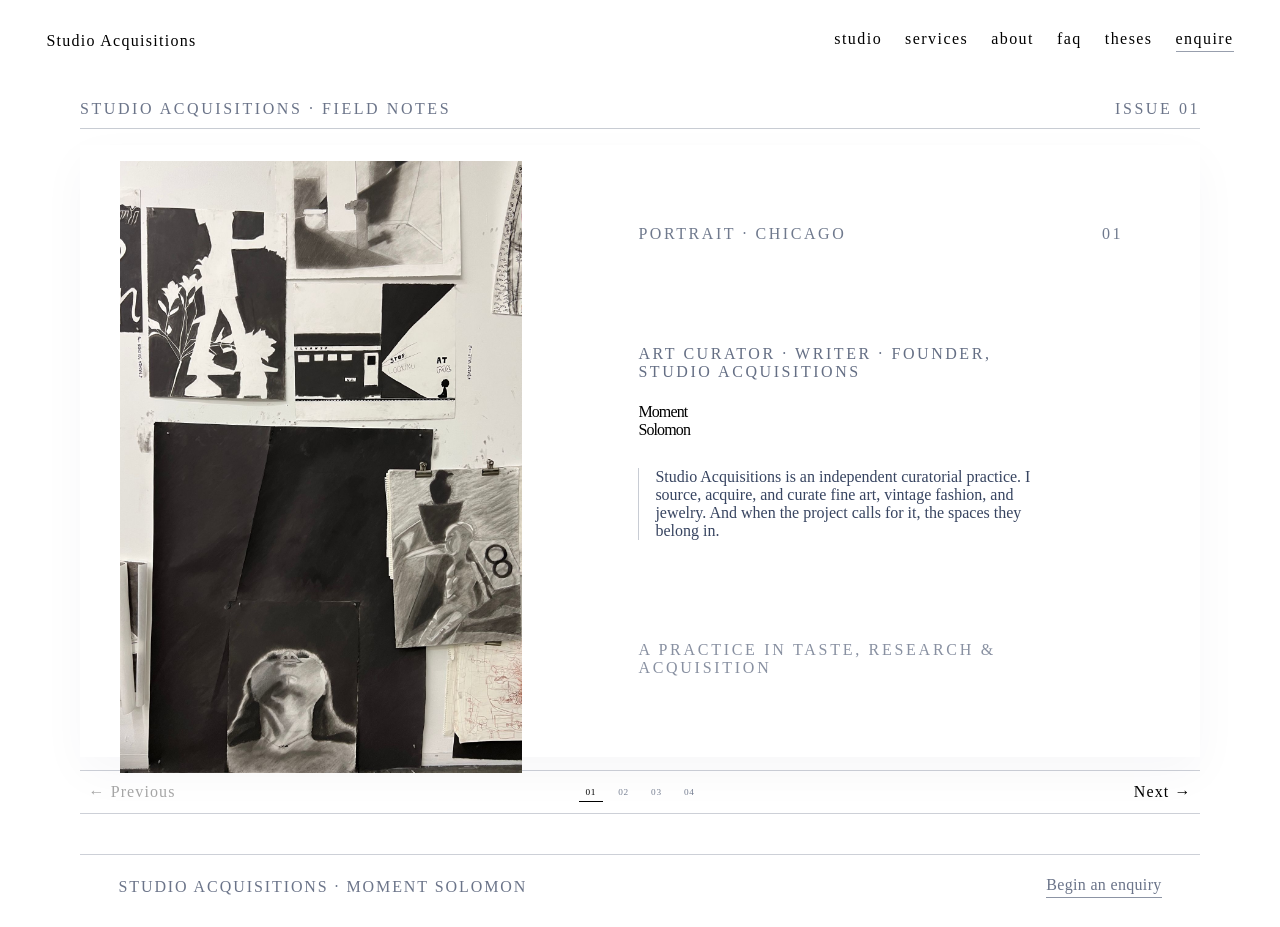
==== commit b44cca8a: "Apply editorial magazine refinements to inside pages" ====
--- a/nashia-invest/about.html
+++ b/nashia-invest/about.html
@@ -18,108 +18,72 @@
         "url": "https://studioacquisitions.studio/about.html",
         "name": "About - Moment Solomon",
         "description": "Moment Solomon is an independent art curator and the founder of Studio Acquisitions, a curatorial practice in fine art, vintage fashion, and jewelry.",
-        "isPartOf": {
-          "@id": "https://studioacquisitions.studio/#website"
-        },
-        "about": {
-          "@id": "https://studioacquisitions.studio/#person"
-        },
-        "mainEntity": {
-          "@id": "https://studioacquisitions.studio/#person"
-        },
+        "isPartOf": {"@id": "https://studioacquisitions.studio/#website"},
+        "about": {"@id": "https://studioacquisitions.studio/#person"},
+        "mainEntity": {"@id": "https://studioacquisitions.studio/#person"},
         "inLanguage": "en-US",
-        "breadcrumb": {
-          "@id": "https://studioacquisitions.studio/about.html#breadcrumb"
-        }
+        "breadcrumb": {"@id": "https://studioacquisitions.studio/about.html#breadcrumb"}
       },
       {
         "@type": "Person",
         "@id": "https://studioacquisitions.studio/#person",
         "name": "Moment Solomon",
         "description": "Moment Solomon is an independent art curator and the founder of Studio Acquisitions, a curatorial and acquisition practice spanning fine art, vintage fashion, and jewelry. Her work centers on sourcing, acquiring, and curating small collections through rigorous object research, market comparison, and written collection narratives, alongside private sourcing commissions and consultations with clients developing their own aesthetic identity.",
-        "worksFor": {
-          "@id": "https://studioacquisitions.studio/#business"
-        },
-        "alumniOf": {
-          "@type": "CollegeOrUniversity",
-          "name": "Williams College"
-        },
-        "hasOccupation": [
-          {
-            "@type": "Occupation",
-            "name": "Art Curator"
-          },
-          {
-            "@type": "Occupation",
-            "name": "Writer"
-          }
-        ]
+        "worksFor": {"@id": "https://studioacquisitions.studio/#business"},
+        "alumniOf": {"@type": "CollegeOrUniversity", "name": "Williams College"},
+        "hasOccupation": [{"@type": "Occupation", "name": "Art Curator"}, {"@type": "Occupation", "name": "Writer"}]
       },
       {
         "@type": "BreadcrumbList",
         "@id": "https://studioacquisitions.studio/about.html#breadcrumb",
         "itemListElement": [
-          {
-            "@type": "ListItem",
-            "position": 1,
-            "name": "Studio Acquisitions",
-            "item": "https://studioacquisitions.studio/"
-          },
-          {
-            "@type": "ListItem",
-            "position": 2,
-            "name": "About",
-            "item": "https://studioacquisitions.studio/about.html"
-          }
+          {"@type": "ListItem", "position": 1, "name": "Studio Acquisitions", "item": "https://studioacquisitions.studio/"},
+          {"@type": "ListItem", "position": 2, "name": "About", "item": "https://studioacquisitions.studio/about.html"}
         ]
       }
     ]
   }
   </script>
 </head>
-<body>
-
-  <!-- Navigation -->
-  <nav class="site-nav landing-nav">
-    <a href="booking.html" class="nav-booking">book a service</a>
+<body class="page-about">
+<header class="editorial-masthead"><a class="editorial-wordmark" href="index.html">Studio Acquisitions</a><nav aria-label="Primary navigation"><a href="index.html">studio</a><a href="services.html">services</a><a href="about.html">about</a><a href="faq.html">faq</a><a href="essays.html">theses</a><a href="booking.html" class="nav-cta">enquire</a></nav></header>
+<main class="about-editorial">
+  <div class="magazine-meta"><span>STUDIO ACQUISITIONS · FIELD NOTES</span><span>ISSUE 01</span></div>
+  <div class="magazine-pages" aria-live="polite">
+    <section class="magazine-page magazine-cover" data-magazine-page="1" aria-label="Cover">
+      <figure class="cover-image"><img src="studio-bg.jpg" alt="Studio wall in charcoal and ink: drawings pinned above a large charcoal portrait of an upturned face on black paper"></figure>
+      <div class="cover-copy">
+        <p class="cover-index">PORTRAIT · CHICAGO <span>01</span></p>
+        <div><p class="editorial-kicker">art curator · writer · founder, studio acquisitions</p><h1>Moment<br>Solomon</h1><p class="cover-intro">Studio Acquisitions is an independent curatorial practice. I source, acquire, and curate fine art, vintage fashion, and jewelry. And when the project calls for it, the spaces they belong in.</p></div>
+        <p class="cover-footnote">A PRACTICE IN TASTE, RESEARCH &amp; ACQUISITION</p>
+      </div>
+    </section>
+    <section class="magazine-page magazine-spread" data-magazine-page="2" aria-label="Editorial: The approach" hidden>
+      <aside class="spread-rail"><p>02 · AN EDITORIAL</p><h2>The approach</h2><span>ON TASTE &amp; PERSPECTIVE</span></aside>
+      <div class="spread-copy"><p>My work's argument is swift: taste is a form of self-knowledge and perspective, and acquisition without it is aimless. Private sourcing, curatorial consultations, editorial writing, and spatial projects all draw from the same practice — knowing what you're searching for, researching the market, and identifying its value.</p></div>
+    </section>
+    <section class="magazine-page magazine-spread" data-magazine-page="3" aria-label="The practice" hidden>
+      <aside class="spread-rail"><p>03 · THE PRACTICE</p><h2>Research<br>&amp; relation</h2><span>OBJECTS, CONTEXT, COLLECTIONS</span></aside>
+      <div class="spread-copy">
+        <p>I'm an independent art curator and the founder of Studio Acquisitions, a curatorial and acquisition practice spanning fine art, vintage fashion, and jewelry. My work centers on sourcing, acquiring, and curating small collections through rigorous object research, market comparison, and written collection narratives, alongside private sourcing commissions and consultations with clients developing their own aesthetic identity. I&rsquo;m currently serving as a juror for the Masur Museum&rsquo;s 64th Annual Juried Competition.</p>
+        <p>My public writing on taste, specificity, and the relationship between curatorial perspective and acquisition has reached over 165,000 readers across platforms, generating inbound inquiries from readers, publications, and arts institutions. I conduct independent market research across galleries, auction and resale markets, vintage dealers, and private sellers.</p>
+      </div>
+    </section>
+    <section class="magazine-page magazine-spread" data-magazine-page="4" aria-label="Experience and education" hidden>
+      <aside class="spread-rail"><p>04 · BACKGROUND</p><h2>Experience<br>&amp; study</h2><span>BERKSHIRE MUSEUM · WILLIAMS COLLEGE</span></aside>
+      <div class="spread-copy">
+        <p>Prior to founding Studio Acquisitions, I served as Development Associate at the Berkshire Museum, where I coordinated across curatorial, collections, and marketing teams, developed facility-rental policy benchmarked against fifteen peer institutions, and launched a new volunteer program. I hold a BA in History from Williams College, with selected study in Black political thought and studio art, and was a QuestBridge Match Scholar.</p>
+        <div class="spread-links"><a href="services.html">services</a><a href="booking.html">begin an enquiry</a><a href="faq.html">faq</a></div>
+      </div>
+    </section>
+  </div>
+  <nav class="magazine-controls" aria-label="Magazine pages">
+    <button type="button" data-page-prev disabled>← Previous</button>
+    <div class="page-numbers"><button type="button" data-page="1" aria-current="page">01</button><button type="button" data-page="2">02</button><button type="button" data-page="3">03</button><button type="button" data-page="4">04</button></div>
+    <button type="button" data-page-next>Next →</button>
   </nav>
-
-  <figure class="hang"><img src="studio-bg.jpg" alt="Studio wall in charcoal and ink: drawings pinned above a large charcoal portrait of an upturned face on black paper"></figure>
-
-  <main class="sheet">
-    <header class="sheet-fade">
-      <h1 class="sheet-title">Moment Solomon</h1>
-      <p class="sheet-subtitle">art curator &middot; writer &middot; founder, studio acquisitions</p>
-    </header>
-    <div class="sheet-line sheet-fade"></div>
-
-    <!-- About the practice (moved from the homepage) -->
-    <article class="sheet-item sheet-fade">
-      <div class="sheet-prose">
-          <p>Studio Acquisitions is an independent curatorial practice. I source, acquire, and curate fine art, vintage fashion, and jewelry. And when the project calls for it, the spaces they belong in.</p>
-          <p>My work's argument is swift: taste is a form of self-knowledge and perspective, and acquisition without it is aimless. Private sourcing, curatorial consultations, editorial writing, and spatial projects all draw from the same practice — knowing what you're searching for, researching the market, and identifying its value.</p>
-      </div>
-    </article>
-
-    <div class="sheet-line sheet-fade"></div>
-
-    <!-- EDIT THE BIO HERE — long juror bio, current as of October 2026 -->
-    <article class="sheet-item sheet-fade">
-      <div class="sheet-prose">
-          <p>I'm an independent art curator and the founder of Studio Acquisitions, a curatorial and acquisition practice spanning fine art, vintage fashion, and jewelry. My work centers on sourcing, acquiring, and curating small collections through rigorous object research, market comparison, and written collection narratives, alongside private sourcing commissions and consultations with clients developing their own aesthetic identity. I&rsquo;m currently serving as a juror for the Masur Museum&rsquo;s 64th Annual Juried Competition.</p>
-          <p>My public writing on taste, specificity, and the relationship between curatorial perspective and acquisition has reached over 165,000 readers across platforms, generating inbound inquiries from readers, publications, and arts institutions. I conduct independent market research across galleries, auction and resale markets, vintage dealers, and private sellers.</p>
-          <p>Prior to founding Studio Acquisitions, I served as Development Associate at the Berkshire Museum, where I coordinated across curatorial, collections, and marketing teams, developed facility-rental policy benchmarked against fifteen peer institutions, and launched a new volunteer program. I hold a BA in History from Williams College, with selected study in Black political thought and studio art, and was a QuestBridge Match Scholar.</p>
-      </div>
-    </article>
-
-    <div class="links-row sheet-links-row sheet-fade">
-      <a href="booking.html">book</a>
-      <a href="faq.html">faq</a>
-      <a href="index.html">home</a>
-    </div>
-
-    <p class="sheet-owner">&copy; 2026 Studio Acquisitions &middot; This site and business are owned by Moment Solomon.</p>
-  </main>
-
+  <footer class="editorial-footer"><span>STUDIO ACQUISITIONS · MOMENT SOLOMON</span><a href="booking.html">Begin an enquiry</a></footer>
+</main>
+  <script src="magazine.js"></script>
 </body>
-</html>
+</html>
--- a/nashia-invest/styles.css
+++ b/nashia-invest/styles.css
@@ -1,1225 +1,173 @@
+/* Editorial magazine system additions. Base palette, original photography, and shared form behaviors remain intact. */
 @import url('https://fonts.googleapis.com/css2?family=Playfair+Display:ital,wght@0,400;0,500;0,600;1,400&family=Inter:wght@300;400;500&display=swap');
 
-*,
-*::before,
-*::after {
-  margin: 0;
-  padding: 0;
-  box-sizing: border-box;
+.editorial-masthead{display:flex;align-items:center;justify-content:space-between;gap:2rem;padding:1.35rem clamp(1.2rem,3vw,2.5rem)}
+.editorial-wordmark{font:400 .92rem/1.2 var(--font-heading);letter-spacing:.08em;color:var(--text);text-decoration:none;white-space:nowrap}
+.editorial-masthead nav{display:flex;flex-wrap:wrap;justify-content:flex-end;gap:.7rem clamp(.8rem,1.8vw,1.8rem)}
+.editorial-masthead nav a{font:400 .66rem/1.5 var(--font-body);letter-spacing:.09em;text-transform:lowercase;color:var(--text);text-decoration:none;border-bottom:1px solid transparent;padding-bottom:.2rem;transition:border-color .2s ease,opacity .2s ease}
+.editorial-masthead nav a:hover,.editorial-masthead nav a:focus-visible{border-bottom-color:rgba(27,42,74,.65);opacity:1}
+.editorial-masthead .nav-cta{border-bottom-color:rgba(27,42,74,.45)}
+.editorial-masthead a:focus-visible,.magazine-controls button:focus-visible,.spread-links a:focus-visible,.services-index a:focus-visible{outline:2px solid var(--text);outline-offset:4px}
+.magazine-meta{display:flex;justify-content:space-between;gap:1rem;padding:.65rem 0;border-bottom:1px solid rgba(27,42,74,.24);font:500 .56rem/1.4 var(--font-body);letter-spacing:.16em;color:rgba(27,42,74,.65)}
+.editorial-kicker{font:500 .6rem/1.5 var(--font-body);letter-spacing:.16em;text-transform:uppercase;color:rgba(27,42,74,.68)}
+.about-editorial,.services-editorial{width:min(1120px,calc(100% - 3rem));margin:1rem auto 0}
+.magazine-pages{margin-top:1rem}
+.magazine-page{min-height:min(68vh,740px);border:1px solid var(--gold);background:var(--bg);box-shadow:0 16px 44px rgba(27,42,74,.035);animation:magazineIn .35s ease both}
+.magazine-page[hidden]{display:none}
+@keyframes magazineIn{from{opacity:.55;transform:translateY(5px)}to{opacity:1;transform:translateY(0)}}
+.magazine-cover{display:grid;grid-template-columns:43% 57%;min-height:min(68vh,740px)}
+.cover-image{min-height:100%;overflow:hidden;background:#e5e2d8}
+.cover-image img{display:block;width:100%;height:100%;min-height:560px;object-fit:cover;object-position:35% center}
+.cover-copy{display:flex;flex-direction:column;justify-content:space-between;padding:clamp(2rem,5vw,5rem) clamp(2rem,6vw,7rem)}
+.cover-index{display:flex;justify-content:space-between;font:500 .56rem/1.5 var(--font-body);letter-spacing:.16em;color:rgba(27,42,74,.63)}
+.cover-copy .editorial-kicker{max-width:23rem;margin-bottom:1.4rem}
+.cover-copy h1{font:400 clamp(3.4rem,6vw,6.3rem)/.98 var(--font-heading);letter-spacing:-.055em;margin-bottom:1.8rem}
+.cover-intro{max-width:25rem;padding-left:1rem;border-left:1px solid rgba(27,42,74,.24);font:400 clamp(1rem,1.4vw,1.18rem)/1.75 var(--font-body);color:rgba(27,42,74,.88)}
+.cover-footnote{font:500 .52rem/1.5 var(--font-body);letter-spacing:.17em;color:rgba(27,42,74,.52)}
+.magazine-spread{display:grid;grid-template-columns:31% 69%}
+.spread-rail{display:flex;flex-direction:column;justify-content:space-between;padding:clamp(1.5rem,3vw,2.5rem);border-right:1px solid rgba(27,42,74,.22)}
+.spread-rail p,.spread-rail span{font:500 .55rem/1.5 var(--font-body);letter-spacing:.15em;color:rgba(27,42,74,.62)}
+.spread-rail h2{font:400 clamp(1.6rem,2.7vw,2.35rem)/1.15 var(--font-heading);letter-spacing:-.025em}
+.spread-copy{align-self:center;padding:clamp(2rem,5vw,5rem) clamp(2rem,5.2vw,6.3rem)}
+.spread-copy>p{font:400 clamp(1.14rem,1.85vw,1.65rem)/1.75 var(--font-heading);color:rgba(27,42,74,.94)}
+.spread-copy>p+p{margin-top:1.5rem;font-size:clamp(1rem,1.45vw,1.22rem);line-height:1.8}
+.spread-links{display:flex;flex-wrap:wrap;gap:1rem 2rem;margin-top:2.5rem}
+.spread-links a{font-size:.72rem;letter-spacing:.07em;color:var(--text);text-decoration:none;border-bottom:1px solid rgba(27,42,74,.5);padding-bottom:.2rem}
+.magazine-controls{display:grid;grid-template-columns:1fr auto 1fr;align-items:center;gap:1rem;margin:.8rem 0 2.5rem;padding:.7rem .15rem;border-top:1px solid rgba(27,42,74,.22);border-bottom:1px solid rgba(27,42,74,.22)}
+.magazine-controls button{font:400 .7rem/1.4 var(--font-body);letter-spacing:.07em;color:var(--text);background:none;border:0;cursor:pointer}
+.magazine-controls [data-page-prev]{justify-self:start}.magazine-controls [data-page-next]{justify-self:end}
+.magazine-controls button:disabled{opacity:.35;cursor:default}
+.page-numbers{display:flex;gap:.55rem}.page-numbers button{min-width:1.5rem;padding:.25rem 0;border-bottom:1px solid transparent;font-size:.58rem;color:rgba(27,42,74,.6)}
+.page-numbers button[aria-current="page"]{border-bottom-color:var(--text);color:var(--text)}
+.editorial-footer{display:flex;justify-content:space-between;align-items:center;gap:1.5rem;margin-top:2.5rem;padding:1.3rem clamp(1.2rem,3vw,2.5rem);border-top:1px solid rgba(27,42,74,.22);font:500 .58rem/1.5 var(--font-body);letter-spacing:.12em;color:rgba(27,42,74,.65)}
+.editorial-footer a{font:400 .75rem/1.4 var(--font-body);letter-spacing:.02em;color:var(--text);text-decoration:none;border-bottom:1px solid rgba(27,42,74,.5);padding-bottom:.2rem}
+body.page-about .hang,body.page-about .site-nav{display:none}
+body.page-about .sheet{display:none}
+body.page-faq .hang{display:none}
+body.page-faq .sheet{width:min(1120px,calc(100% - 3rem));margin:1rem auto 0;padding:0 0 1rem}
+body.page-faq .magazine-meta{margin:1rem auto 0;width:min(1120px,calc(100% - 3rem))}
+body.page-faq .sheet-title{font-size:clamp(3rem,6vw,5.8rem);letter-spacing:-.055em;line-height:.98}
+body.page-faq .sheet-subtitle{font-size:.62rem;letter-spacing:.15em}
+body.page-faq .sheet-line{display:none}
+body.page-faq .sheet-list{display:grid;grid-template-columns:repeat(2,minmax(0,1fr));column-gap:clamp(2rem,6vw,5rem);margin-top:1.2rem}
+body.page-faq .faq-chapter{grid-column:1/-1;padding:.7rem 0;border-top:1px solid rgba(27,42,74,.2);font:500 .56rem/1.5 var(--font-body);letter-spacing:.14em;color:rgba(27,42,74,.62)}
+body.page-faq .sheet-item{margin:0;padding:1.3rem 0 1.45rem;border-bottom:1px solid rgba(27,42,74,.16)}
+body.page-faq .sheet-number,body.page-approach .approach-number,body.page-portfolio .entry-number{color:rgba(27,42,74,.58);font-size:.6rem}
+body.page-faq .sheet-question{font-size:clamp(1.25rem,1.85vw,1.65rem);letter-spacing:-.02em}
+body.page-faq .sheet-prose p{font:400 .98rem/1.75 var(--font-heading);opacity:.88}
+body.page-faq .sheet-prose a{border-bottom-color:transparent;text-decoration:underline;text-decoration-color:rgba(27,42,74,.4);text-underline-offset:.18em}
+body.page-faq .sheet-links-row{margin-top:1.5rem;justify-content:flex-start}
+body.page-faq .sheet-links a{border-bottom-color:rgba(27,42,74,.42)}
+body.page-booking .site-home-link{display:none}
+body.page-booking .page-wrapper{max-width:860px;padding:0 2rem 4rem}
+body.page-booking .magazine-meta{margin-top:1rem}
+body.page-booking .booking-title{padding-top:3.5rem;font-size:clamp(3rem,7vw,5.4rem);letter-spacing:-.05em}
+body.page-booking .hero-line{display:none}
+body.page-booking .booking-intro{font:400 1.18rem/1.6 var(--font-heading);opacity:.85;margin-bottom:2.5rem}
+body.page-booking .booking-form input,body.page-booking .service-select-toggle,body.page-booking .service-select-menu,body.page-booking .service-chip{border-color:rgba(27,42,74,.23)}
+body.page-booking .service-select-caret,body.page-booking .service-select-menu input[type=checkbox]{border-color:rgba(27,42,74,.5)}
+body.page-booking .service-select-menu input[type=checkbox]:checked{background-color:var(--text)}
+body.page-booking .booking-form input:focus,body.page-booking .service-select-toggle:focus-visible,body.page-booking .service-select.open .service-select-toggle{border-color:var(--text);box-shadow:0 0 0 2px rgba(27,42,74,.1)}
+body.page-booking .booking-etsy a{border-bottom-color:transparent;text-decoration:underline;text-decoration-color:rgba(27,42,74,.4);text-underline-offset:.18em}
+body.page-booking .booking-submit:hover{border-color:var(--text)}
+body.page-booking .booking-success a::after{background:transparent}
+body.page-booking .site-footer{border-top-color:transparent}
+body.page-services .services-editorial{margin-top:1rem;padding:0}
+body.page-services .services-heading{padding:clamp(2rem,4vw,4rem) 0 2rem}
+body.page-services .services-heading h1{font-size:clamp(3rem,7vw,6rem);letter-spacing:-.055em}
+body.page-services .services-deck{font:400 clamp(1.15rem,1.6vw,1.35rem)/1.7 var(--font-heading);max-width:42rem}
+body.page-services .services-index{gap:.8rem 1.6rem;padding:1.1rem 0 1.5rem}
+body.page-services .services-index a{font-size:.65rem;color:var(--text);border-bottom:1px solid rgba(27,42,74,.35);padding-bottom:.18rem}
+body.page-services .services-audience{display:grid;grid-template-columns:2.5rem minmax(12rem,.7fr) minmax(0,1.3fr);gap:1rem;padding:1.8rem 0}
+body.page-services .services-number{font:500 .62rem/1.5 var(--font-body);letter-spacing:.12em;color:rgba(27,42,74,.58)}
+body.page-services .services-audience h2{font:400 clamp(1.55rem,2.7vw,2.2rem)/1.13 var(--font-heading);letter-spacing:-.025em}
+body.page-services .service-options{display:grid;grid-template-columns:repeat(2,minmax(0,1fr));gap:.75rem}
+body.page-services .service-options article{min-height:10rem;padding:1.15rem;border:1px solid var(--gold);display:flex;flex-direction:column;justify-content:space-between}
+body.page-services .service-options h3{font:400 1.25rem/1.25 var(--font-heading)}
+body.page-services .service-options article p{margin-top:.6rem;font-size:.8rem;line-height:1.65;opacity:.82}
+body.page-services .service-options article>span{display:block;margin-top:1.1rem;font:500 .55rem/1.5 var(--font-body);letter-spacing:.09em;text-transform:uppercase;color:rgba(27,42,74,.7)}
+body.page-services .editorial-footer{margin-left:calc((1120px - min(100vw - 3rem,1120px))/ -2);margin-right:calc((1120px - min(100vw - 3rem,1120px))/ -2)}
+body.page-approach .site-home-link,body.page-invest .site-home-link,body.page-portfolio .site-home-link{display:none}
+body.page-approach .page-wrapper,body.page-portfolio .page-wrapper{max-width:1080px;margin:1rem auto 4rem;padding:clamp(1.5rem,4vw,3.5rem);border:0}
+body.page-approach .page-wrapper>.magazine-meta,body.page-portfolio .page-wrapper>.magazine-meta{margin-top:1rem;margin-bottom:2rem}
+body.page-approach .page-title,body.page-portfolio .page-title{padding-top:2rem;margin-bottom:2rem;font-size:clamp(3.2rem,7vw,6rem);letter-spacing:-.055em;line-height:.98}
+body.page-approach .approach-section{display:grid;grid-template-columns:2.5rem minmax(13rem,.7fr) minmax(0,1.3fr);align-items:start;gap:1rem;margin:0;padding:1.7rem 0;border-bottom:1px solid rgba(27,42,74,.14)}
+body.page-approach .approach-number{margin:0;color:rgba(27,42,74,.58)}
+body.page-approach .approach-heading{font-size:clamp(1.5rem,2.5vw,2.15rem);letter-spacing:-.02em;margin:0}
+body.page-approach .approach-text{font:400 clamp(1rem,1.35vw,1.15rem)/1.75 var(--font-heading);max-width:44rem;opacity:.9}
+body.page-approach .closing-line{margin:2.8rem 0 3rem}
+body.page-approach .closing-line a::after{background:transparent}
+body.page-approach .site-footer,body.page-portfolio .site-footer,body.page-invest .site-footer,body.page-booking .site-footer{border-top-color:transparent}
+body.page-invest .investment-cover{position:relative;min-height:70vh}
+body.page-invest .investment-cover .magazine-meta{position:absolute;top:1rem;left:clamp(1.5rem,4vw,3.5rem);right:clamp(1.5rem,4vw,3.5rem)}
+body.page-invest .investment-cover .editorial-kicker{margin-bottom:1rem}
+body.page-invest .investment-cover .hero-title{font-size:clamp(4rem,10vw,8rem);letter-spacing:-.065em;line-height:.94}
+body.page-invest .investment-cover .hero-line{display:none}
+body.page-invest .investment-cover .hero-tagline{font:400 clamp(1.1rem,1.7vw,1.45rem)/1.6 var(--font-heading);max-width:40rem;opacity:.9}
+body.page-invest .investment-details{max-width:1080px;margin:0 auto 4rem;padding:clamp(1.5rem,4vw,3.5rem)}
+body.page-invest .investment-details>.magazine-meta{margin:1rem 0 2rem}
+body.page-invest .summary{max-width:780px}
+body.page-invest .summary p,body.page-portfolio .entry-text{font:400 clamp(1rem,1.4vw,1.16rem)/1.75 var(--font-heading);opacity:.9}
+body.page-invest .image-block{border-radius:0;box-shadow:none}
+body.page-invest .identifier-line{font-size:.62rem;letter-spacing:.14em;text-transform:uppercase;opacity:.62}
+body.page-portfolio .divider{background:rgba(27,42,74,.16);opacity:1}
+body.page-portfolio .entry{padding:1.3rem 0;margin:0;border-bottom:1px solid rgba(27,42,74,.14)}
+body.page-portfolio .entry-title{font-size:clamp(1.3rem,2vw,1.7rem)}
+body.page-portfolio .password-gate input[type=password],body.page-portfolio .password-gate button{border-color:rgba(27,42,74,.25)}
+body.page-portfolio .password-gate input[type=password]:focus,body.page-portfolio .password-gate button:hover{border-color:var(--text)}
+body.page-portfolio .spreadsheet-container{border-color:rgba(27,42,74,.16);border-radius:0;box-shadow:none}
+body.page-approach .disclaimer,body.page-portfolio .disclaimer,body.page-invest .disclaimer,body.page-booking .disclaimer{border-top:0}
+@media(max-width:760px){
+  .editorial-masthead{align-items:flex-start;flex-direction:column;gap:.75rem;padding:1.1rem 1.2rem}
+  .editorial-masthead nav{justify-content:flex-start;gap:.55rem 1rem}
+  .editorial-masthead nav a{font-size:.62rem}
+  .about-editorial,body.page-faq .sheet,body.page-services .services-editorial{width:calc(100% - 2rem)}
+  .magazine-meta{font-size:.5rem}
+  .magazine-cover{grid-template-columns:1fr;min-height:0}
+  .cover-image img{min-height:0;height:42vh;max-height:440px;object-position:center 63%}
+  .cover-copy{min-height:55vh;padding:1.5rem}
+  .cover-copy h1{font-size:clamp(3.1rem,15vw,4.5rem)}
+  .magazine-spread{grid-template-columns:1fr;min-height:0}
+  .spread-rail{min-height:10rem;border-right:0;border-bottom:1px solid rgba(27,42,74,.22)}
+  .spread-copy{padding:1.5rem}
+  .spread-copy>p{font-size:1.25rem;line-height:1.65}
+  .magazine-controls{margin-bottom:1.5rem}
+  .editorial-footer{margin-top:1.5rem;align-items:flex-start;flex-direction:column}
+  body.page-faq .sheet-list{grid-template-columns:1fr}
+  body.page-faq .sheet-title{font-size:clamp(2.8rem,13vw,4.2rem)}
+  body.page-booking .page-wrapper{padding:0 1.2rem 4rem}
+  body.page-booking .booking-title{padding-top:2.5rem}
+  body.page-services .services-audience{grid-template-columns:2rem 1fr;gap:.6rem .8rem;padding:1.4rem 0}
+  body.page-services .service-options{grid-column:2;grid-template-columns:1fr}
+  body.page-services .service-options article{min-height:8rem}
+  body.page-approach .page-wrapper,body.page-portfolio .page-wrapper{width:calc(100% - 2rem);padding:1.3rem}
+  body.page-approach .page-title,body.page-portfolio .page-title{padding-top:1.4rem}
+  body.page-approach .approach-section{grid-template-columns:2rem 1fr;gap:.5rem .8rem;padding:1.2rem 0}
+  body.page-approach .approach-heading,body.page-approach .approach-text{grid-column:2}
+  body.page-approach .approach-heading{margin-bottom:.2rem}
+  body.page-invest .investment-cover{min-height:58vh;padding:1.2rem}
+  body.page-invest .investment-cover .magazine-meta{left:1.2rem;right:1.2rem}
+  body.page-invest .investment-details{width:calc(100% - 2rem);padding:1.3rem}
 }
-
-:root {
-  --bg: #FFFFF0;
-  --text: #1B2A4A;
-  --white: #FFFFFF;
-  --gold: #C9B99A;
-  --gray-light: #B0B0B0;
-  --font-heading: 'Playfair Display', Georgia, serif;
-  --font-body: 'Inter', -apple-system, sans-serif;
-}
-
-html {
-  scroll-behavior: smooth;
-}
-
-body {
-  background-color: var(--bg);
-  color: var(--text);
-  font-family: var(--font-body);
-  font-weight: 300;
-  line-height: 1.7;
-  font-size: 16px;
-  -webkit-font-smoothing: antialiased;
-  -moz-osx-font-smoothing: grayscale;
-}
-
-/* ── Fade-in on load ── */
-
-.fade-in {
-  opacity: 0;
-  transform: translateY(12px);
-  transition: opacity 0.8s ease, transform 0.8s ease;
-}
-
-.fade-in.visible {
-  opacity: 1;
-  transform: translateY(0);
-}
-
-/* ── Navigation ── */
-
-.site-nav {
-  position: fixed;
-  top: 0;
-  right: 0;
-  padding: 2rem 2.5rem;
-  z-index: 100;
-  display: flex;
-  gap: 2rem;
-}
-
-.site-nav a {
-  font-family: var(--font-body);
-  font-size: 0.7rem;
-  font-weight: 400;
-  letter-spacing: 0.12em;
-  text-transform: lowercase;
-  text-decoration: none;
-  color: var(--text);
-  opacity: 0.5;
-  transition: opacity 0.3s ease;
-}
-
-.site-nav a:hover {
-  opacity: 1;
-}
-
-/* ── Page wrapper ── */
-
-.page-wrapper {
-  max-width: 860px;
-  margin: 0 auto;
-  padding: 0 2rem 6rem;
-}
-
-/* ── Hero (index) ── */
-
-.hero {
-  min-height: 100vh;
-  display: flex;
-  flex-direction: column;
-  justify-content: center;
-  align-items: center;
-  text-align: center;
-  padding: 0 2rem;
-}
-
-.hero-title {
-  font-family: var(--font-heading);
-  font-size: clamp(3.5rem, 8vw, 7rem);
-  font-weight: 400;
-  letter-spacing: 0.02em;
-  color: var(--text);
-}
-
-.hero-line {
-  width: 60px;
-  height: 1px;
-  background-color: var(--gold);
-  margin: 2.5rem auto;
-}
-
-.hero-tagline {
-  font-size: 0.85rem;
-  font-weight: 300;
-  letter-spacing: 0.06em;
-  color: var(--text);
-  opacity: 0.55;
-  text-transform: lowercase;
-}
-
-/* ── Image block ── */
-
-.image-block {
-  margin: 6rem auto 4rem;
-  max-width: 780px;
-  aspect-ratio: 16 / 10;
-  border-radius: 8px;
-  overflow: hidden;
-  box-shadow: 0 8px 40px rgba(27, 42, 74, 0.08);
-  background-color: #e8e6df;
-}
-
-.image-block img {
-  width: 100%;
-  height: 100%;
-  object-fit: cover;
-  display: block;
-}
-
-/* ── Identifier line ── */
-
-.identifier-line {
-  text-align: center;
-  font-size: 0.8rem;
-  font-weight: 300;
-  letter-spacing: 0.04em;
-  opacity: 0.5;
-  margin-bottom: 5rem;
-}
-
-/* ── Summary section ── */
-
-.summary {
-  max-width: 620px;
-  margin: 0 auto 5rem;
-}
-
-.summary p {
-  font-size: 0.95rem;
-  line-height: 1.85;
-  margin-bottom: 1.8rem;
-  color: var(--text);
-  opacity: 0.75;
-}
-
-/* ── Text links row ── */
-
-.links-row {
-  display: flex;
-  justify-content: center;
-  gap: 3rem;
-  margin-bottom: 6rem;
-}
-
-.links-row a {
-  font-family: var(--font-body);
-  font-size: 0.85rem;
-  font-weight: 400;
-  letter-spacing: 0.04em;
-  color: var(--text);
-  text-decoration: none;
-  opacity: 0.6;
-  position: relative;
-  transition: opacity 0.3s ease;
-}
-
-.links-row a::after {
-  content: '';
-  position: absolute;
-  bottom: -3px;
-  left: 0;
-  width: 0;
-  height: 1px;
-  background-color: var(--gold);
-  transition: width 0.3s ease;
-}
-
-.links-row a:hover {
-  opacity: 1;
-}
-
-.links-row a:hover::after {
-  width: 100%;
-}
-
-/* ── Footer ── */
-
-.site-footer {
-  border-top: 1px solid var(--gold);
-  padding-top: 3rem;
-  text-align: center;
-}
-
-.footer-contact {
-  font-size: 0.8rem;
-  font-weight: 300;
-  letter-spacing: 0.04em;
-  opacity: 0.55;
-  margin-bottom: 0.5rem;
-}
-
-.footer-contact a {
-  color: var(--text);
-  text-decoration: none;
-  transition: opacity 0.3s ease;
-}
-
-.footer-contact a:hover {
-  opacity: 0.8;
-}
-
-.disclaimer {
-  font-size: 0.65rem;
-  font-weight: 300;
-  color: var(--gray-light);
-  line-height: 1.6;
-  max-width: 540px;
-  margin: 2rem auto 0;
-}
-
-/* ── Page titles ── */
-
-.page-title {
-  font-family: var(--font-heading);
-  font-size: clamp(2.5rem, 5vw, 4rem);
-  font-weight: 400;
-  letter-spacing: 0.02em;
-  padding-top: 8rem;
-  margin-bottom: 4rem;
-}
-
-/* ── Password gate (portfolio) ── */
-
-.password-gate {
-  max-width: 320px;
-  margin: 0 auto 4rem;
-  text-align: center;
-}
-
-.password-gate input[type="password"] {
-  width: 100%;
-  padding: 0.8rem 1rem;
-  font-family: var(--font-body);
-  font-size: 0.85rem;
-  font-weight: 300;
-  letter-spacing: 0.06em;
-  color: var(--text);
-  background: var(--white);
-  border: 1px solid rgba(27, 42, 74, 0.12);
-  border-radius: 4px;
-  outline: none;
-  transition: border-color 0.3s ease;
-}
-
-.password-gate input[type="password"]:focus {
-  border-color: var(--gold);
-}
-
-.password-gate button {
-  margin-top: 1rem;
-  padding: 0.6rem 2.4rem;
-  font-family: var(--font-body);
-  font-size: 0.75rem;
-  font-weight: 400;
-  letter-spacing: 0.1em;
-  text-transform: lowercase;
-  color: var(--text);
-  background: transparent;
-  border: 1px solid rgba(27, 42, 74, 0.15);
-  border-radius: 4px;
-  cursor: pointer;
-  transition: opacity 0.3s ease, border-color 0.3s ease;
-}
-
-.password-gate button:hover {
-  opacity: 0.7;
-  border-color: var(--gold);
-}
-
-.password-error {
-  font-size: 0.75rem;
-  color: #c0392b;
-  opacity: 0;
-  margin-top: 0.8rem;
-  transition: opacity 0.3s ease;
-}
-
-.password-error.show {
-  opacity: 0.7;
-}
-
-/* ── Protected content ── */
-
-.protected-content {
-  display: none;
-}
-
-.protected-content.unlocked {
-  display: block;
-}
-
-/* ── Spreadsheet embed ── */
-
-.spreadsheet-container {
-  width: 100%;
-  min-height: 500px;
-  background: var(--white);
-  border: 1px solid rgba(27, 42, 74, 0.06);
-  border-radius: 6px;
-  padding: 1.5rem;
-  margin-bottom: 4rem;
-}
-
-.spreadsheet-container iframe {
-  width: 100%;
-  height: 500px;
-  border: none;
-}
-
-/* ── Divider ── */
-
-.divider {
-  width: 100%;
-  height: 1px;
-  background-color: var(--gold);
-  opacity: 0.4;
-  margin: 3rem 0;
-}
-
-/* ── Numbered entries ── */
-
-.entry {
-  margin-bottom: 4rem;
-}
-
-.entry-number {
-  font-family: var(--font-body);
-  font-size: 0.7rem;
-  font-weight: 400;
-  letter-spacing: 0.15em;
-  color: var(--gold);
-  margin-bottom: 1rem;
-}
-
-.entry-title {
-  font-family: var(--font-heading);
-  font-size: 1.4rem;
-  font-weight: 400;
-  margin-bottom: 1rem;
-}
-
-.entry-text {
-  font-size: 0.9rem;
-  line-height: 1.85;
-  opacity: 0.7;
-}
-
-/* ── Approach sections ── */
-
-.approach-section {
-  margin-bottom: 5rem;
-}
-
-.approach-number {
-  font-family: var(--font-body);
-  font-size: 0.7rem;
-  font-weight: 400;
-  letter-spacing: 0.15em;
-  color: var(--gold);
-  margin-bottom: 1.2rem;
-}
-
-.approach-heading {
-  font-family: var(--font-heading);
-  font-size: 1.5rem;
-  font-weight: 400;
-  margin-bottom: 1.2rem;
-}
-
-.approach-text {
-  font-size: 0.9rem;
-  line-height: 1.85;
-  opacity: 0.7;
-  max-width: 620px;
-}
-
-/* ── Closing line ── */
-
-.closing-line {
-  text-align: center;
-  margin: 4rem 0 6rem;
-}
-
-.closing-line p {
-  font-size: 0.9rem;
-  font-weight: 300;
-  opacity: 0.6;
-  margin-bottom: 1rem;
-}
-
-.closing-line a {
-  font-size: 0.85rem;
-  font-weight: 400;
-  letter-spacing: 0.04em;
-  color: var(--text);
-  text-decoration: none;
-  opacity: 0.6;
-  position: relative;
-  transition: opacity 0.3s ease;
-  cursor: pointer;
-}
-
-.closing-line a::after {
-  content: '';
-  position: absolute;
-  bottom: -3px;
-  left: 0;
-  width: 0;
-  height: 1px;
-  background-color: var(--gold);
-  transition: width 0.3s ease;
-}
-
-.closing-line a:hover {
-  opacity: 1;
-}
-
-.closing-line a:hover::after {
-  width: 100%;
-}
-
-/* ── Inquiries trigger ── */
-
-.inquiries-trigger {
-  position: fixed;
-  bottom: 2rem;
-  right: 2.5rem;
-  z-index: 200;
-}
-
-.inquiries-trigger a {
-  font-family: var(--font-body);
-  font-size: 0.6rem;
-  font-weight: 500;
-  letter-spacing: 0.18em;
-  text-transform: uppercase;
-  text-decoration: none;
-  color: var(--text);
-  opacity: 0.35;
-  transition: opacity 0.3s ease;
-  cursor: pointer;
-}
-
-.inquiries-trigger a:hover {
-  opacity: 0.7;
-}
-
-/* ── Inquiries popup ── */
-
-.inquiries-overlay {
-  position: fixed;
-  inset: 0;
-  background: rgba(27, 42, 74, 0.08);
-  z-index: 900;
-  opacity: 0;
-  visibility: hidden;
-  transition: opacity 0.3s ease, visibility 0.3s ease;
-}
-
-.inquiries-overlay.open {
-  opacity: 1;
-  visibility: visible;
-}
-
-.inquiries-popup {
-  position: fixed;
-  bottom: 4rem;
-  right: 2.5rem;
-  z-index: 1000;
-  background: var(--white);
-  border-radius: 6px;
-  padding: 2rem 2rem 1.8rem;
-  width: 300px;
-  box-shadow: 0 12px 48px rgba(27, 42, 74, 0.1);
-  opacity: 0;
-  visibility: hidden;
-  transform: translateY(10px);
-  transition: opacity 0.3s ease, visibility 0.3s ease, transform 0.3s ease;
-}
-
-.inquiries-popup.open {
-  opacity: 1;
-  visibility: visible;
-  transform: translateY(0);
-}
-
-.inquiries-popup input[type="email"] {
-  width: 100%;
-  padding: 0.7rem 0.8rem;
-  font-family: var(--font-body);
-  font-size: 0.8rem;
-  font-weight: 300;
-  letter-spacing: 0.04em;
-  color: var(--text);
-  background: var(--bg);
-  border: 1px solid rgba(27, 42, 74, 0.1);
-  border-radius: 4px;
-  outline: none;
-  transition: border-color 0.3s ease;
-}
-
-.inquiries-popup input[type="email"]:focus {
-  border-color: var(--gold);
-}
-
-.inquiries-popup button {
-  margin-top: 0.8rem;
-  width: 100%;
-  padding: 0.6rem;
-  font-family: var(--font-body);
-  font-size: 0.7rem;
-  font-weight: 400;
-  letter-spacing: 0.1em;
-  text-transform: lowercase;
-  color: var(--text);
-  background: transparent;
-  border: 1px solid rgba(27, 42, 74, 0.12);
-  border-radius: 4px;
-  cursor: pointer;
-  transition: opacity 0.3s ease, border-color 0.3s ease;
-}
-
-.inquiries-popup button:hover {
-  opacity: 0.7;
-  border-color: var(--gold);
-}
-
-.inquiries-close {
-  position: absolute;
-  top: 0.8rem;
-  right: 1rem;
-  font-size: 0.9rem;
-  color: var(--text);
-  opacity: 0.3;
-  cursor: pointer;
-  background: none;
-  border: none;
-  font-family: var(--font-body);
-  transition: opacity 0.3s ease;
-  line-height: 1;
-}
-
-.inquiries-close:hover {
-  opacity: 0.6;
-}
-
-/* ── Booking nav pill ── */
-
-.site-nav a.nav-booking {
-  color: var(--bg);
-  background-color: var(--text);
-  padding: 0.25rem 0.75rem;
-  margin: -0.25rem 0;
-  border-radius: 999px;
-  opacity: 0.9;
-}
-
-.site-nav a.nav-booking:hover {
-  opacity: 1;
-}
-
-/* ── Left-hand nav pill (landing + FAQ), mirrors the booking pill ── */
-
-.site-nav-left {
-  position: fixed;
-  top: 0;
-  left: 0;
-  padding: 2rem 2.5rem;
-  z-index: 100;
-  display: flex;
-  gap: 0.6rem;
-}
-
-.site-nav-left a {
-  font-family: var(--font-body);
-  font-size: 0.7rem;
-  font-weight: 400;
-  letter-spacing: 0.12em;
-  text-transform: lowercase;
-  text-decoration: none;
-  color: var(--bg);
-  background-color: var(--text);
-  padding: 0.25rem 0.75rem;
-  margin: -0.25rem 0;
-  border-radius: 999px;
-  opacity: 0.9;
-  transition: opacity 0.3s ease;
-}
-
-.site-nav-left a:hover {
-  opacity: 1;
-}
-
-/* ── Sheet pages (About, FAQ): the studio photo is the top sheet of a stack.
-      On load it covers the whole page, then slides most of the way off to
-      the right, revealing the ivory sheet beneath. ── */
-
-.hang {
-  position: fixed;
-  top: -6vh;
-  left: 0;
-  width: 100vw;
-  height: 112vh;
-  z-index: 5;
-  pointer-events: none;
-  box-shadow: -22px 0 50px rgba(27, 42, 74, 0.22), -2px 0 6px rgba(27, 42, 74, 0.12);
-  transform: translateX(41vw) rotate(3deg);
-  animation: hangReveal 1.8s cubic-bezier(0.6, 0, 0.2, 1) both;
-}
-
-.hang img {
-  position: relative;
-  z-index: 1;
-  width: 100%;
-  height: 100%;
-  object-fit: cover;
-  object-position: 30% 100%;
-  display: block;
-}
-
-/* the edge of a second sheet in the stack, peeking out under the photo */
-.hang::before {
-  content: '';
-  position: absolute;
-  inset: 0;
-  background: #F6F2E4;
-  box-shadow: -10px 0 26px rgba(27, 42, 74, 0.12);
-  transform: translateX(-26px) rotate(-1.8deg);
-}
-
-@keyframes hangReveal {
-  0%, 20% { transform: translateX(0) rotate(0deg); }
-  100% { transform: translateX(41vw) rotate(3deg); }
-}
-
-.sheet {
-  position: relative;
-  z-index: 1;
-  width: min(460px, 31vw);
-  margin-left: max(2rem, 5vw);
-  padding: 8rem 0 6rem;
-  color: var(--text);
-}
-
-.sheet-fade {
-  opacity: 0;
-  transform: translateY(14px);
-  animation: sheetIn 0.9s ease forwards;
-  animation-delay: 1.1s;
-}
-
-.sheet-fade:nth-child(2) { animation-delay: 1.25s; }
-.sheet-fade:nth-child(n+3) { animation-delay: 1.4s; }
-
-@keyframes sheetIn {
-  to { opacity: 1; transform: translateY(0); }
-}
-
-.sheet-title {
-  font-family: var(--font-heading);
-  font-size: clamp(2.2rem, 4.5vw, 3.2rem);
-  font-weight: 400;
-  letter-spacing: 0.02em;
-  line-height: 1.2;
-  margin-bottom: 1rem;
-}
-
-.sheet-subtitle {
-  font-size: 0.78rem;
-  letter-spacing: 0.08em;
-  text-transform: lowercase;
-  opacity: 0.6;
-}
-
-.sheet-line {
-  width: 50px;
-  height: 1px;
-  background: var(--gold);
-  margin: 2.5rem 0 3.5rem;
-}
-
-.sheet-item {
-  margin-bottom: 3.2rem;
-}
-
-.sheet-number {
-  font-size: 0.7rem;
-  font-weight: 400;
-  letter-spacing: 0.15em;
-  color: var(--gold);
-  margin-bottom: 0.8rem;
-}
-
-.sheet-question {
-  font-family: var(--font-heading);
-  font-size: 1.4rem;
-  font-weight: 400;
-  line-height: 1.35;
-  margin-bottom: 1rem;
-}
-
-.sheet-prose p {
-  font-size: 0.97rem;
-  line-height: 1.9;
-  opacity: 0.82;
-  margin-bottom: 1.1rem;
-}
-
-.sheet-prose p:last-child {
-  margin-bottom: 0;
-}
-
-.sheet-prose a {
-  color: var(--text);
-  text-decoration: none;
-  border-bottom: 1px solid var(--gold);
-}
-
-.sheet-prose a:hover {
-  border-bottom-color: var(--text);
-}
-
-.sheet-links {
-  display: flex;
-  flex-wrap: wrap;
-  gap: 1.2rem 2.6rem;
-  margin-top: 4rem;
-  font-family: var(--font-heading);
-  font-size: 1.25rem;
-  letter-spacing: 0.03em;
-  text-transform: lowercase;
-}
-
-.sheet-links a {
-  color: var(--text);
-  text-decoration: none;
-  border-bottom: 1px solid rgba(201, 185, 154, 0.7);
-  padding-bottom: 2px;
-  transition: border-color 0.3s ease;
-}
-
-.sheet-links a:hover {
-  border-bottom-color: var(--text);
-}
-
-.sheet-links-row {
-  margin: 4.5rem 0 0;
-  flex-wrap: wrap;
-  row-gap: 1.2rem;
-}
-
-.sheet-owner {
-  margin-top: 4.5rem;
-  font-size: 0.6rem;
-  letter-spacing: 0.06em;
-  color: var(--gray-light);
-}
-
-@media (max-width: 900px) {
-  /* phones: the sheet slides almost all the way off, leaving a sliver */
-  .hang {
-    transform: translateX(80vw) rotate(3deg);
-  }
-
-  @keyframes hangReveal {
-    0%, 20% { transform: translateX(0) rotate(0deg); }
-    100% { transform: translateX(80vw) rotate(3deg); }
-  }
-
-  .sheet {
-    width: calc(80vw - 3.2rem);
-    margin-left: 1.25rem;
-    padding-top: 7rem;
-  }
-
-  .sheet-links {
-    gap: 1rem 1.6rem;
-  }
-}
-
-@media (prefers-reduced-motion: reduce) {
-  .hang, .sheet-fade {
-    animation: none;
-    opacity: 1;
-  }
-}
-
-/* ── Booking page ── */
-
-.page-title.booking-title {
-  text-align: center;
-  margin-bottom: 0;
-}
-
-.booking-intro {
-  text-align: center;
-  font-size: 0.8rem;
-  font-weight: 300;
-  font-style: italic;
-  letter-spacing: 0.04em;
-  opacity: 0.55;
-  max-width: 440px;
-  margin: 0 auto 4rem;
-}
-
-.booking-form {
-  max-width: 420px;
-  margin: 0 auto 6rem;
-  display: flex;
-  flex-direction: column;
-  gap: 1.6rem;
-}
-
-.booking-form input,
-.service-select-toggle {
-  width: 100%;
-  padding: 0.85rem 1rem;
-  font-family: var(--font-body);
-  font-size: 0.85rem;
-  font-weight: 300;
-  letter-spacing: 0.04em;
-  color: var(--text);
-  background: var(--white);
-  border: 1px solid var(--gold);
-  border-radius: 4px;
-  outline: none;
-  transition: border-color 0.3s ease, box-shadow 0.3s ease;
-}
-
-.booking-form input::placeholder {
-  color: var(--gray-light);
-  opacity: 1;
-}
-
-.booking-form input:focus,
-.service-select-toggle:focus-visible,
-.service-select.open .service-select-toggle {
-  box-shadow: 0 0 0 3px rgba(201, 185, 154, 0.18);
-}
-
-/* Service multi-select */
-
-.service-select {
-  position: relative;
-}
-
-.service-select-toggle {
-  display: flex;
-  justify-content: space-between;
-  align-items: center;
-  gap: 1rem;
-  text-align: left;
-  cursor: pointer;
-}
-
-.service-select-label {
-  overflow: hidden;
-  white-space: nowrap;
-  text-overflow: ellipsis;
-}
-
-.service-select-label.is-placeholder {
-  color: var(--gray-light);
-}
-
-.service-select-caret {
-  flex-shrink: 0;
-  width: 6px;
-  height: 6px;
-  border-right: 1px solid var(--gold);
-  border-bottom: 1px solid var(--gold);
-  transform: translateY(-2px) rotate(45deg);
-  transition: transform 0.3s ease;
-}
-
-.service-select.open .service-select-caret {
-  transform: translateY(1px) rotate(-135deg);
-}
-
-.service-select-menu {
-  position: absolute;
-  top: calc(100% + 0.4rem);
-  left: 0;
-  right: 0;
-  z-index: 50;
-  list-style: none;
-  background: var(--white);
-  border: 1px solid var(--gold);
-  border-radius: 4px;
-  padding: 0.4rem 0;
-  box-shadow: 0 12px 48px rgba(27, 42, 74, 0.1);
-  opacity: 0;
-  visibility: hidden;
-  transform: translateY(-4px);
-  transition: opacity 0.25s ease, visibility 0.25s ease, transform 0.25s ease;
-}
-
-.service-select.open .service-select-menu {
-  opacity: 1;
-  visibility: visible;
-  transform: translateY(0);
-}
-
-.service-select-menu label {
-  display: flex;
-  align-items: center;
-  gap: 0.75rem;
-  padding: 0.55rem 1rem;
-  font-size: 0.82rem;
-  font-weight: 300;
-  letter-spacing: 0.03em;
-  color: var(--text);
-  cursor: pointer;
-  transition: background-color 0.2s ease;
-}
-
-.service-select-menu label:hover {
-  background-color: rgba(201, 185, 154, 0.12);
-}
-
-.service-select-menu input[type="checkbox"] {
-  appearance: none;
-  -webkit-appearance: none;
-  flex-shrink: 0;
-  width: 13px;
-  height: 13px;
-  padding: 0;
-  border: 1px solid var(--gold);
-  border-radius: 2px;
-  background: var(--white);
-  cursor: pointer;
-  transition: background-color 0.2s ease;
-}
-
-.service-select-menu input[type="checkbox"]:checked {
-  background-color: var(--gold);
-  box-shadow: inset 0 0 0 2px var(--white);
-}
-
-.service-chips {
-  display: flex;
-  flex-wrap: wrap;
-  gap: 0.5rem;
-  margin-top: 0.8rem;
-}
-
-.service-chips:empty {
-  display: none;
-}
-
-.service-chip {
-  display: inline-flex;
-  align-items: center;
-  gap: 0.45rem;
-  padding: 0.25rem 0.5rem 0.25rem 0.75rem;
-  font-family: var(--font-body);
-  font-size: 0.7rem;
-  font-weight: 400;
-  letter-spacing: 0.06em;
-  text-transform: lowercase;
-  color: var(--text);
-  background: transparent;
-  border: 1px solid var(--gold);
-  border-radius: 999px;
-  cursor: pointer;
-  transition: background-color 0.2s ease;
-}
-
-.service-chip:hover {
-  background-color: rgba(201, 185, 154, 0.15);
-}
-
-.service-chip span {
-  opacity: 0.45;
-  font-size: 0.8rem;
-  line-height: 1;
-}
-
-.booking-submit {
-  margin-top: 0.8rem;
-  padding: 0.85rem;
-  font-family: var(--font-body);
-  font-size: 0.75rem;
-  font-weight: 400;
-  letter-spacing: 0.1em;
-  text-transform: lowercase;
-  color: var(--bg);
-  background-color: var(--text);
-  border: 1px solid var(--text);
-  border-radius: 4px;
-  cursor: pointer;
-  transition: background-color 0.3s ease, border-color 0.3s ease;
-}
-
-.booking-submit:hover {
-  background-color: #2A3B5E;
-  border-color: var(--gold);
-}
-
-.booking-submit:disabled {
-  opacity: 0.6;
-  cursor: default;
-}
-
-.booking-etsy {
-  text-align: center;
-  font-size: 0.78rem;
-  letter-spacing: 0.04em;
-  opacity: 0.6;
-}
-
-.booking-etsy a {
-  color: var(--text);
-  text-decoration: none;
-  border-bottom: 1px solid var(--gold);
-}
-
-.booking-error {
-  font-size: 0.75rem;
-  color: #c0392b;
-  text-align: center;
-  opacity: 0;
-  transition: opacity 0.3s ease;
-}
-
-.booking-error.show {
-  opacity: 0.7;
-}
-
-.booking-success {
-  display: none;
-  text-align: center;
-  margin: 0 auto 6rem;
-}
-
-.booking-success.show {
-  display: block;
-}
-
-.booking-success-title {
-  font-family: var(--font-heading);
-  font-size: clamp(2.2rem, 4.5vw, 3.2rem);
-  font-weight: 400;
-  letter-spacing: 0.02em;
-  margin-bottom: 1rem;
-}
-
-.booking-success-text {
-  font-size: 0.9rem;
-  font-weight: 300;
-  opacity: 0.6;
-  margin-bottom: 2.5rem;
-}
-
-.booking-success a {
-  font-size: 0.85rem;
-  font-weight: 400;
-  letter-spacing: 0.04em;
-  color: var(--text);
-  text-decoration: none;
-  opacity: 0.6;
-  position: relative;
-  transition: opacity 0.3s ease;
-}
-
-.booking-success a::after {
-  content: '';
-  position: absolute;
-  bottom: -3px;
-  left: 0;
-  width: 0;
-  height: 1px;
-  background-color: var(--gold);
-  transition: width 0.3s ease;
-}
-
-.booking-success a:hover {
-  opacity: 1;
-}
-
-.booking-success a:hover::after {
-  width: 100%;
-}
-
-.booking-intake {
-  margin-bottom: 3rem;
-}
-
-.booking-intake .booking-success-text {
-  margin-bottom: 1.2rem;
-}
-
-.booking-intake-note {
-  font-size: 0.78rem;
-  font-weight: 300;
-  letter-spacing: 0.02em;
-  opacity: 0.6;
-  margin-top: 1.2rem;
-}
-
-.booking-success .booking-intake-note a {
-  font-size: inherit;
-  font-weight: 400;
-  letter-spacing: inherit;
-  opacity: 1;
-}
-
-/* ── Back to landing page link ── */
-
-.site-home-link {
-  position: fixed;
-  top: 0;
-  left: 0;
-  padding: 2rem 2.5rem;
-  z-index: 100;
-  font-family: var(--font-body);
-  font-size: 0.7rem;
-  font-weight: 400;
-  letter-spacing: 0.12em;
-  text-transform: lowercase;
-  text-decoration: none;
-  color: var(--text);
-  opacity: 0.5;
-  transition: opacity 0.3s ease;
-}
-
-.site-home-link:hover {
-  opacity: 1;
-}
-
-/* ── Responsive ── */
-
-@media (max-width: 600px) {
-  .site-nav {
-    padding: 1.5rem 1.5rem;
-    gap: 1.5rem;
-  }
-
-  .site-nav-left {
-    padding: 1.5rem 1.5rem;
-  }
-
-  .page-wrapper {
-    padding: 0 1.2rem 4rem;
-  }
-
-  .hero-title {
-    font-size: 3rem;
-  }
-
-  .page-title {
-    padding-top: 6rem;
-    margin-bottom: 3rem;
-  }
-
-  .links-row {
-    flex-direction: column;
-    align-items: center;
-    gap: 1.5rem;
-  }
-
-  .image-block {
-    margin: 4rem auto 3rem;
-  }
-
-  .summary {
-    margin-bottom: 3rem;
-  }
-
-  .password-gate {
-    max-width: 280px;
-  }
-
-  .inquiries-popup {
-    right: 1rem;
-    left: 1rem;
-    width: auto;
-  }
-
-  .inquiries-trigger {
-    right: 1.5rem;
-    bottom: 1.5rem;
-  }
-
-  .site-home-link {
-    top: auto;
-    bottom: 0;
-    padding: 1.5rem;
-    font-size: 0.6rem;
-  }
-
-  .spreadsheet-container {
-    padding: 0.8rem;
-  }
-}
+@media(prefers-reduced-motion:reduce){.magazine-page{animation:none;scroll-behavior:auto}}
+/* Preserve the investment pages' existing margins and layout; soften only decorative rules. */
+body.page-approach .approach-section{border-bottom:0}
+body.page-approach .page-wrapper,body.page-portfolio .page-wrapper{border:0;padding-top:1rem}
+body.page-invest .investment-cover,body.page-invest .investment-details{border:0}
+body.page-invest .investment-cover .magazine-meta{border-bottom:0}
+body.page-approach .approach-section{padding:1.35rem 0}
+body.page-approach .page-title,body.page-portfolio .page-title{margin-bottom:1.5rem}
+body.page-booking .booking-spread{display:grid;grid-template-columns:minmax(15rem,.8fr) minmax(20rem,1.2fr);column-gap:clamp(2rem,6vw,6rem);align-items:start;width:min(1120px,calc(100% - 3rem));max-width:none;margin:1rem auto 3rem;padding:clamp(1.5rem,4vw,3.5rem);border:0}
+body.page-booking .booking-spread>.magazine-meta{grid-column:1/-1;margin:0 0 1.5rem}
+body.page-booking .booking-intro-column{grid-column:1;grid-row:2;align-self:center}
+body.page-booking .booking-title{padding-top:0;margin:1.5rem 0 1rem;text-align:left;font-size:clamp(3rem,6vw,5.4rem);letter-spacing:-.05em}
+body.page-booking .booking-intro{margin:0;text-align:left;font:400 1.18rem/1.65 var(--font-heading);opacity:.85}
+body.page-booking .booking-form{grid-column:2;grid-row:2;max-width:none;width:100%;margin:0 auto 1rem;gap:1.1rem}
+body.page-booking .booking-etsy{font-size:.7rem}
+body.page-booking .booking-success{grid-column:2;grid-row:2}
+body.page-booking .site-footer{grid-column:1/-1}
+body.page-invest .investment-details{border:0}
+body.page-invest .investment-cover{border:0}
+body.page-approach .approach-section{border-bottom:1px solid rgba(27,42,74,.14)}
+@media(max-width:760px){body.page-booking .booking-spread{width:calc(100% - 2rem);grid-template-columns:1fr;padding:1.2rem;row-gap:1rem}body.page-booking .booking-spread>.magazine-meta{grid-column:1;grid-row:1}body.page-booking .booking-intro-column{grid-column:1;grid-row:2}body.page-booking .booking-form{grid-column:1;grid-row:3}body.page-booking .booking-success{grid-column:1;grid-row:3}body.page-booking .site-footer{grid-column:1}body.page-booking .booking-title{padding-top:0}body.page-invest .investment-details{border:0}}
+body.page-approach .editorial-masthead nav a:last-child,body.page-invest .editorial-masthead nav a:nth-child(2),body.page-portfolio .editorial-masthead nav a:last-child{border-bottom-color:rgba(27,42,74,.4)}
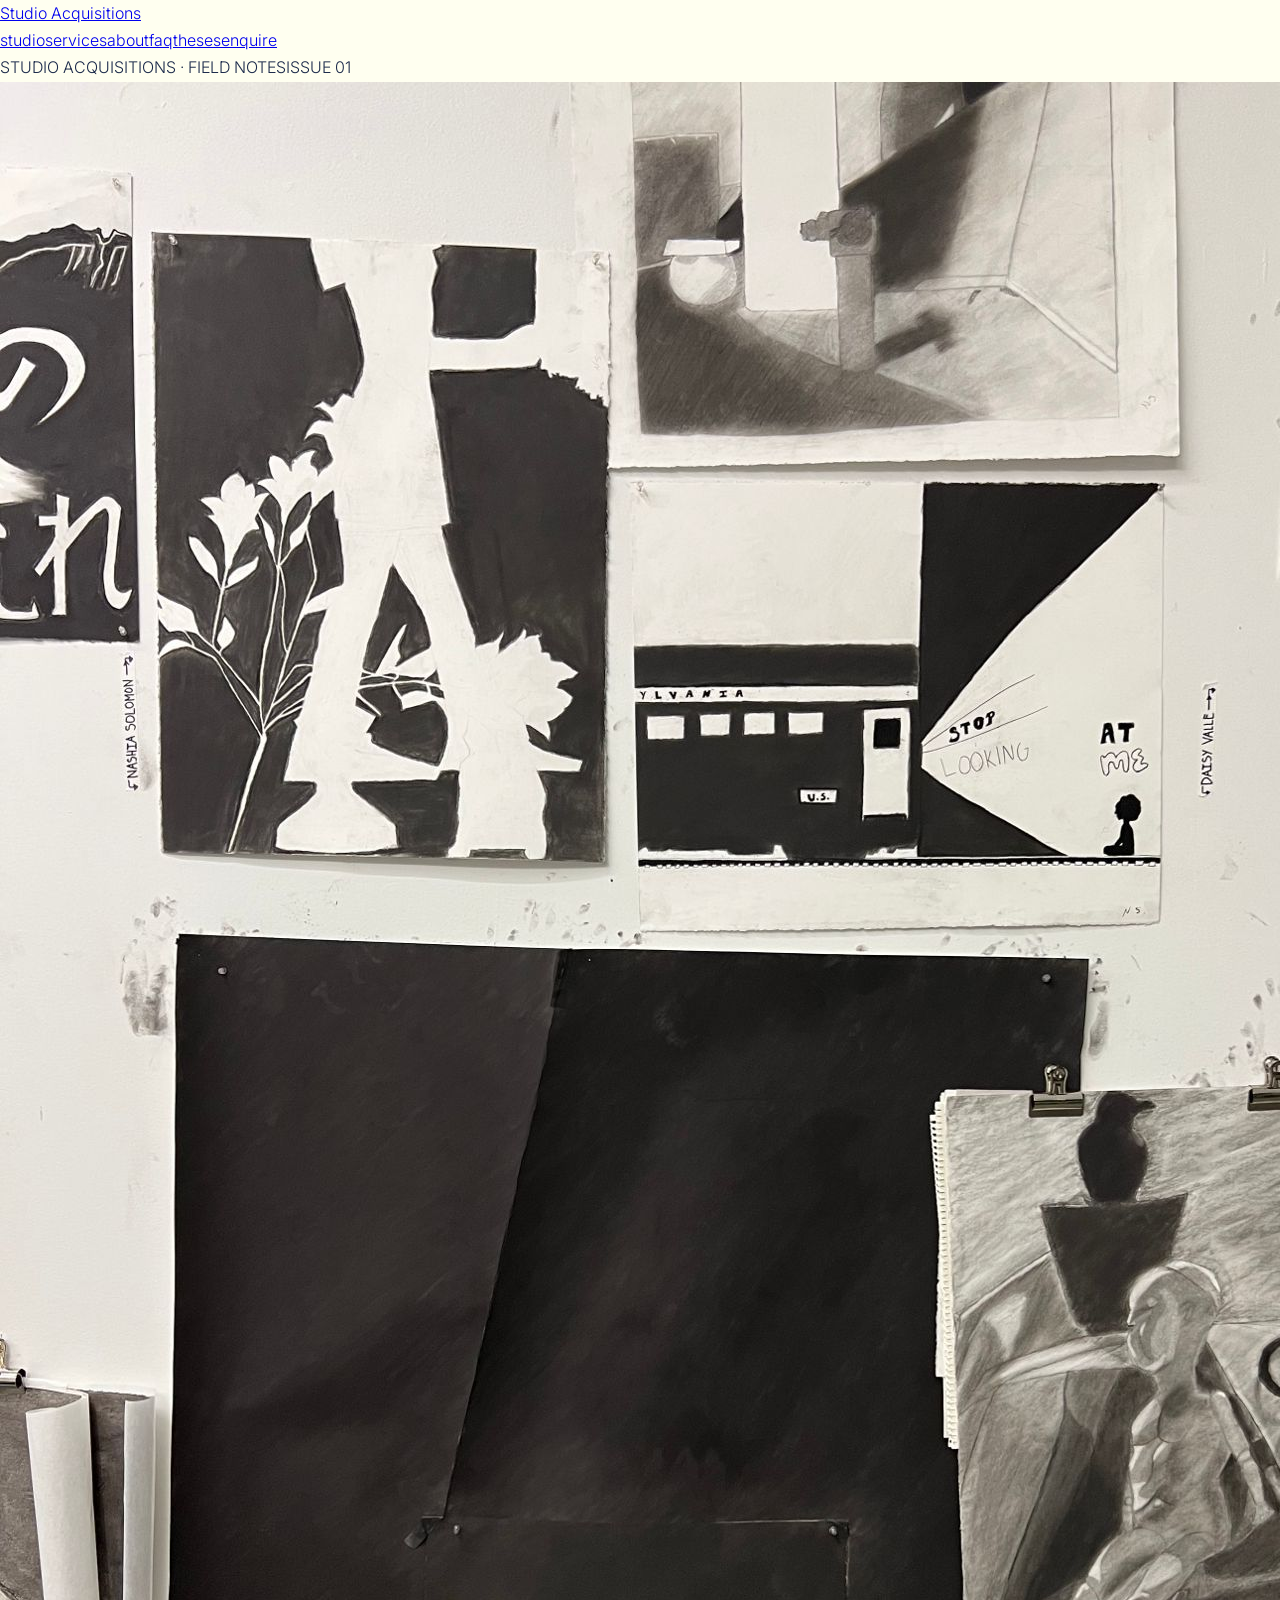
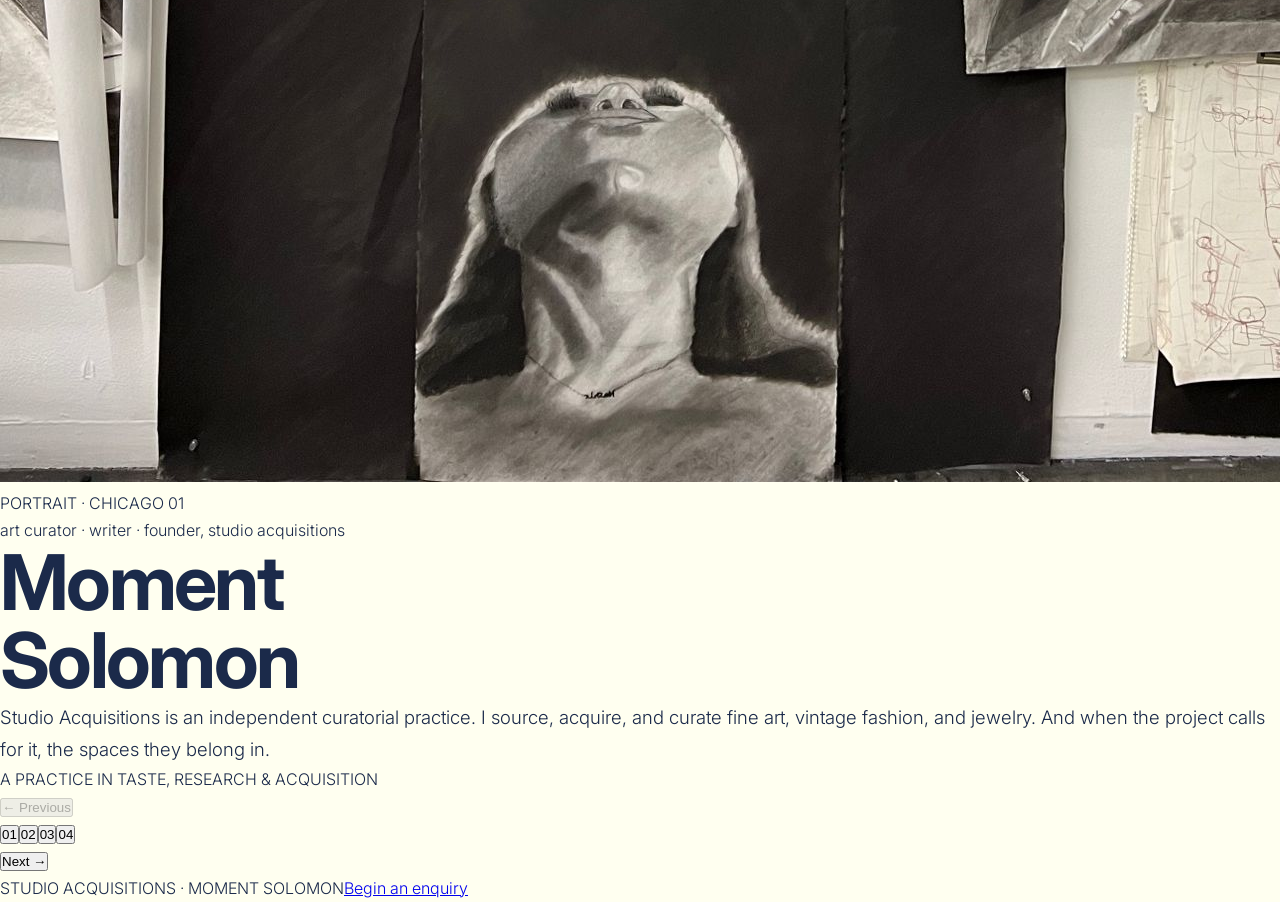
==== commit 0fe76790: "Refine editorial inside pages without touching home or essay" ====
--- a/nashia-invest/about.html
+++ b/nashia-invest/about.html
@@ -12,35 +12,9 @@
   {
     "@context": "https://schema.org",
     "@graph": [
-      {
-        "@type": "ProfilePage",
-        "@id": "https://studioacquisitions.studio/about.html#webpage",
-        "url": "https://studioacquisitions.studio/about.html",
-        "name": "About - Moment Solomon",
-        "description": "Moment Solomon is an independent art curator and the founder of Studio Acquisitions, a curatorial practice in fine art, vintage fashion, and jewelry.",
-        "isPartOf": {"@id": "https://studioacquisitions.studio/#website"},
-        "about": {"@id": "https://studioacquisitions.studio/#person"},
-        "mainEntity": {"@id": "https://studioacquisitions.studio/#person"},
-        "inLanguage": "en-US",
-        "breadcrumb": {"@id": "https://studioacquisitions.studio/about.html#breadcrumb"}
-      },
-      {
-        "@type": "Person",
-        "@id": "https://studioacquisitions.studio/#person",
-        "name": "Moment Solomon",
-        "description": "Moment Solomon is an independent art curator and the founder of Studio Acquisitions, a curatorial and acquisition practice spanning fine art, vintage fashion, and jewelry. Her work centers on sourcing, acquiring, and curating small collections through rigorous object research, market comparison, and written collection narratives, alongside private sourcing commissions and consultations with clients developing their own aesthetic identity.",
-        "worksFor": {"@id": "https://studioacquisitions.studio/#business"},
-        "alumniOf": {"@type": "CollegeOrUniversity", "name": "Williams College"},
-        "hasOccupation": [{"@type": "Occupation", "name": "Art Curator"}, {"@type": "Occupation", "name": "Writer"}]
-      },
-      {
-        "@type": "BreadcrumbList",
-        "@id": "https://studioacquisitions.studio/about.html#breadcrumb",
-        "itemListElement": [
-          {"@type": "ListItem", "position": 1, "name": "Studio Acquisitions", "item": "https://studioacquisitions.studio/"},
-          {"@type": "ListItem", "position": 2, "name": "About", "item": "https://studioacquisitions.studio/about.html"}
-        ]
-      }
+      {"@type":"ProfilePage","@id":"https://studioacquisitions.studio/about.html#webpage","url":"https://studioacquisitions.studio/about.html","name":"About - Moment Solomon","description":"Moment Solomon is an independent art curator and the founder of Studio Acquisitions, a curatorial practice in fine art, vintage fashion, and jewelry.","isPartOf":{"@id":"https://studioacquisitions.studio/#website"},"about":{"@id":"https://studioacquisitions.studio/#person"},"mainEntity":{"@id":"https://studioacquisitions.studio/#person"},"inLanguage":"en-US","breadcrumb":{"@id":"https://studioacquisitions.studio/about.html#breadcrumb"}},
+      {"@type":"Person","@id":"https://studioacquisitions.studio/#person","name":"Moment Solomon","description":"Moment Solomon is an independent art curator and the founder of Studio Acquisitions, a curatorial and acquisition practice spanning fine art, vintage fashion, and jewelry. Her work centers on sourcing, acquiring, and curating small collections through rigorous object research, market comparison, and written collection narratives, alongside private sourcing commissions and consultations with clients developing their own aesthetic identity.","worksFor":{"@id":"https://studioacquisitions.studio/#business"},"alumniOf":{"@type":"CollegeOrUniversity","name":"Williams College"},"hasOccupation":[{"@type":"Occupation","name":"Art Curator"},{"@type":"Occupation","name":"Writer"}]},
+      {"@type":"BreadcrumbList","@id":"https://studioacquisitions.studio/about.html#breadcrumb","itemListElement":[{"@type":"ListItem","position":1,"name":"Studio Acquisitions","item":"https://studioacquisitions.studio/"},{"@type":"ListItem","position":2,"name":"About","item":"https://studioacquisitions.studio/about.html"}]}
     ]
   }
   </script>
@@ -52,38 +26,15 @@
   <div class="magazine-pages" aria-live="polite">
     <section class="magazine-page magazine-cover" data-magazine-page="1" aria-label="Cover">
       <figure class="cover-image"><img src="studio-bg.jpg" alt="Studio wall in charcoal and ink: drawings pinned above a large charcoal portrait of an upturned face on black paper"></figure>
-      <div class="cover-copy">
-        <p class="cover-index">PORTRAIT · CHICAGO <span>01</span></p>
-        <div><p class="editorial-kicker">art curator · writer · founder, studio acquisitions</p><h1>Moment<br>Solomon</h1><p class="cover-intro">Studio Acquisitions is an independent curatorial practice. I source, acquire, and curate fine art, vintage fashion, and jewelry. And when the project calls for it, the spaces they belong in.</p></div>
-        <p class="cover-footnote">A PRACTICE IN TASTE, RESEARCH &amp; ACQUISITION</p>
-      </div>
+      <div class="cover-copy"><p class="cover-index">PORTRAIT · CHICAGO <span>01</span></p><div><p class="editorial-kicker">art curator · writer · founder, studio acquisitions</p><h1>Moment<br>Solomon</h1><p class="cover-intro">Studio Acquisitions is an independent curatorial practice. I source, acquire, and curate fine art, vintage fashion, and jewelry. And when the project calls for it, the spaces they belong in.</p></div><p class="cover-footnote">A PRACTICE IN TASTE, RESEARCH &amp; ACQUISITION</p></div>
     </section>
-    <section class="magazine-page magazine-spread" data-magazine-page="2" aria-label="Editorial: The approach" hidden>
-      <aside class="spread-rail"><p>02 · AN EDITORIAL</p><h2>The approach</h2><span>ON TASTE &amp; PERSPECTIVE</span></aside>
-      <div class="spread-copy"><p>My work's argument is swift: taste is a form of self-knowledge and perspective, and acquisition without it is aimless. Private sourcing, curatorial consultations, editorial writing, and spatial projects all draw from the same practice — knowing what you're searching for, researching the market, and identifying its value.</p></div>
-    </section>
-    <section class="magazine-page magazine-spread" data-magazine-page="3" aria-label="The practice" hidden>
-      <aside class="spread-rail"><p>03 · THE PRACTICE</p><h2>Research<br>&amp; relation</h2><span>OBJECTS, CONTEXT, COLLECTIONS</span></aside>
-      <div class="spread-copy">
-        <p>I'm an independent art curator and the founder of Studio Acquisitions, a curatorial and acquisition practice spanning fine art, vintage fashion, and jewelry. My work centers on sourcing, acquiring, and curating small collections through rigorous object research, market comparison, and written collection narratives, alongside private sourcing commissions and consultations with clients developing their own aesthetic identity. I&rsquo;m currently serving as a juror for the Masur Museum&rsquo;s 64th Annual Juried Competition.</p>
-        <p>My public writing on taste, specificity, and the relationship between curatorial perspective and acquisition has reached over 165,000 readers across platforms, generating inbound inquiries from readers, publications, and arts institutions. I conduct independent market research across galleries, auction and resale markets, vintage dealers, and private sellers.</p>
-      </div>
-    </section>
-    <section class="magazine-page magazine-spread" data-magazine-page="4" aria-label="Experience and education" hidden>
-      <aside class="spread-rail"><p>04 · BACKGROUND</p><h2>Experience<br>&amp; study</h2><span>BERKSHIRE MUSEUM · WILLIAMS COLLEGE</span></aside>
-      <div class="spread-copy">
-        <p>Prior to founding Studio Acquisitions, I served as Development Associate at the Berkshire Museum, where I coordinated across curatorial, collections, and marketing teams, developed facility-rental policy benchmarked against fifteen peer institutions, and launched a new volunteer program. I hold a BA in History from Williams College, with selected study in Black political thought and studio art, and was a QuestBridge Match Scholar.</p>
-        <div class="spread-links"><a href="services.html">services</a><a href="booking.html">begin an enquiry</a><a href="faq.html">faq</a></div>
-      </div>
-    </section>
+    <section class="magazine-page magazine-spread" data-magazine-page="2" aria-label="Editorial: The approach" hidden><aside class="spread-rail"><p>02 · AN EDITORIAL</p><h2>The approach</h2><span>ON TASTE &amp; PERSPECTIVE</span></aside><div class="spread-copy"><p>My work's argument is swift: taste is a form of self-knowledge and perspective, and acquisition without it is aimless. Private sourcing, curatorial consultations, editorial writing, and spatial projects all draw from the same practice — knowing what you're searching for, researching the market, and identifying its value.</p></div></section>
+    <section class="magazine-page magazine-spread" data-magazine-page="3" aria-label="The practice" hidden><aside class="spread-rail"><p>03 · THE PRACTICE</p><h2>Research<br>&amp; relation</h2><span>OBJECTS, CONTEXT, COLLECTIONS</span></aside><div class="spread-copy"><p>I'm an independent art curator and the founder of Studio Acquisitions, a curatorial and acquisition practice spanning fine art, vintage fashion, and jewelry. My work centers on sourcing, acquiring, and curating small collections through rigorous object research, market comparison, and written collection narratives, alongside private sourcing commissions and consultations with clients developing their own aesthetic identity. I&rsquo;m currently serving as a juror for the Masur Museum&rsquo;s 64th Annual Juried Competition.</p><p>My public writing on taste, specificity, and the relationship between curatorial perspective and acquisition has reached over 165,000 readers across platforms, generating inbound inquiries from readers, publications, and arts institutions. I conduct independent market research across galleries, auction and resale markets, vintage dealers, and private sellers.</p></div></section>
+    <section class="magazine-page magazine-spread" data-magazine-page="4" aria-label="Experience and education" hidden><aside class="spread-rail"><p>04 · BACKGROUND</p><h2>Experience<br>&amp; study</h2><span>BERKSHIRE MUSEUM · WILLIAMS COLLEGE</span></aside><div class="spread-copy"><p>Prior to founding Studio Acquisitions, I served as Development Associate at the Berkshire Museum, where I coordinated across curatorial, collections, and marketing teams, developed facility-rental policy benchmarked against fifteen peer institutions, and launched a new volunteer program. I hold a BA in History from Williams College, with selected study in Black political thought and studio art, and was a QuestBridge Match Scholar.</p><div class="spread-links"><a href="services.html">services</a><a href="booking.html">begin an enquiry</a><a href="faq.html">faq</a></div></div></section>
   </div>
-  <nav class="magazine-controls" aria-label="Magazine pages">
-    <button type="button" data-page-prev disabled>← Previous</button>
-    <div class="page-numbers"><button type="button" data-page="1" aria-current="page">01</button><button type="button" data-page="2">02</button><button type="button" data-page="3">03</button><button type="button" data-page="4">04</button></div>
-    <button type="button" data-page-next>Next →</button>
-  </nav>
+  <nav class="magazine-controls" aria-label="Magazine pages"><button type="button" data-page-prev disabled>← Previous</button><div class="page-numbers"><button type="button" data-page="1" aria-current="page">01</button><button type="button" data-page="2">02</button><button type="button" data-page="3">03</button><button type="button" data-page="4">04</button></div><button type="button" data-page-next>Next →</button></nav>
   <footer class="editorial-footer"><span>STUDIO ACQUISITIONS · MOMENT SOLOMON</span><a href="booking.html">Begin an enquiry</a></footer>
 </main>
-  <script src="magazine.js"></script>
+<script src="magazine.js"></script>
 </body>
 </html>
--- a/nashia-invest/styles.css
+++ b/nashia-invest/styles.css
@@ -1,173 +1,30 @@
-/* Editorial magazine system additions. Base palette, original photography, and shared form behaviors remain intact. */
 @import url('https://fonts.googleapis.com/css2?family=Playfair+Display:ital,wght@0,400;0,500;0,600;1,400&family=Inter:wght@300;400;500&display=swap');
 
-.editorial-masthead{display:flex;align-items:center;justify-content:space-between;gap:2rem;padding:1.35rem clamp(1.2rem,3vw,2.5rem)}
-.editorial-wordmark{font:400 .92rem/1.2 var(--font-heading);letter-spacing:.08em;color:var(--text);text-decoration:none;white-space:nowrap}
-.editorial-masthead nav{display:flex;flex-wrap:wrap;justify-content:flex-end;gap:.7rem clamp(.8rem,1.8vw,1.8rem)}
-.editorial-masthead nav a{font:400 .66rem/1.5 var(--font-body);letter-spacing:.09em;text-transform:lowercase;color:var(--text);text-decoration:none;border-bottom:1px solid transparent;padding-bottom:.2rem;transition:border-color .2s ease,opacity .2s ease}
-.editorial-masthead nav a:hover,.editorial-masthead nav a:focus-visible{border-bottom-color:rgba(27,42,74,.65);opacity:1}
-.editorial-masthead .nav-cta{border-bottom-color:rgba(27,42,74,.45)}
-.editorial-masthead a:focus-visible,.magazine-controls button:focus-visible,.spread-links a:focus-visible,.services-index a:focus-visible{outline:2px solid var(--text);outline-offset:4px}
-.magazine-meta{display:flex;justify-content:space-between;gap:1rem;padding:.65rem 0;border-bottom:1px solid rgba(27,42,74,.24);font:500 .56rem/1.4 var(--font-body);letter-spacing:.16em;color:rgba(27,42,74,.65)}
-.editorial-kicker{font:500 .6rem/1.5 var(--font-body);letter-spacing:.16em;text-transform:uppercase;color:rgba(27,42,74,.68)}
-.about-editorial,.services-editorial{width:min(1120px,calc(100% - 3rem));margin:1rem auto 0}
-.magazine-pages{margin-top:1rem}
-.magazine-page{min-height:min(68vh,740px);border:1px solid var(--gold);background:var(--bg);box-shadow:0 16px 44px rgba(27,42,74,.035);animation:magazineIn .35s ease both}
-.magazine-page[hidden]{display:none}
-@keyframes magazineIn{from{opacity:.55;transform:translateY(5px)}to{opacity:1;transform:translateY(0)}}
-.magazine-cover{display:grid;grid-template-columns:43% 57%;min-height:min(68vh,740px)}
-.cover-image{min-height:100%;overflow:hidden;background:#e5e2d8}
-.cover-image img{display:block;width:100%;height:100%;min-height:560px;object-fit:cover;object-position:35% center}
-.cover-copy{display:flex;flex-direction:column;justify-content:space-between;padding:clamp(2rem,5vw,5rem) clamp(2rem,6vw,7rem)}
-.cover-index{display:flex;justify-content:space-between;font:500 .56rem/1.5 var(--font-body);letter-spacing:.16em;color:rgba(27,42,74,.63)}
-.cover-copy .editorial-kicker{max-width:23rem;margin-bottom:1.4rem}
-.cover-copy h1{font:400 clamp(3.4rem,6vw,6.3rem)/.98 var(--font-heading);letter-spacing:-.055em;margin-bottom:1.8rem}
-.cover-intro{max-width:25rem;padding-left:1rem;border-left:1px solid rgba(27,42,74,.24);font:400 clamp(1rem,1.4vw,1.18rem)/1.75 var(--font-body);color:rgba(27,42,74,.88)}
-.cover-footnote{font:500 .52rem/1.5 var(--font-body);letter-spacing:.17em;color:rgba(27,42,74,.52)}
-.magazine-spread{display:grid;grid-template-columns:31% 69%}
-.spread-rail{display:flex;flex-direction:column;justify-content:space-between;padding:clamp(1.5rem,3vw,2.5rem);border-right:1px solid rgba(27,42,74,.22)}
-.spread-rail p,.spread-rail span{font:500 .55rem/1.5 var(--font-body);letter-spacing:.15em;color:rgba(27,42,74,.62)}
-.spread-rail h2{font:400 clamp(1.6rem,2.7vw,2.35rem)/1.15 var(--font-heading);letter-spacing:-.025em}
-.spread-copy{align-self:center;padding:clamp(2rem,5vw,5rem) clamp(2rem,5.2vw,6.3rem)}
-.spread-copy>p{font:400 clamp(1.14rem,1.85vw,1.65rem)/1.75 var(--font-heading);color:rgba(27,42,74,.94)}
-.spread-copy>p+p{margin-top:1.5rem;font-size:clamp(1rem,1.45vw,1.22rem);line-height:1.8}
-.spread-links{display:flex;flex-wrap:wrap;gap:1rem 2rem;margin-top:2.5rem}
-.spread-links a{font-size:.72rem;letter-spacing:.07em;color:var(--text);text-decoration:none;border-bottom:1px solid rgba(27,42,74,.5);padding-bottom:.2rem}
-.magazine-controls{display:grid;grid-template-columns:1fr auto 1fr;align-items:center;gap:1rem;margin:.8rem 0 2.5rem;padding:.7rem .15rem;border-top:1px solid rgba(27,42,74,.22);border-bottom:1px solid rgba(27,42,74,.22)}
-.magazine-controls button{font:400 .7rem/1.4 var(--font-body);letter-spacing:.07em;color:var(--text);background:none;border:0;cursor:pointer}
-.magazine-controls [data-page-prev]{justify-self:start}.magazine-controls [data-page-next]{justify-self:end}
-.magazine-controls button:disabled{opacity:.35;cursor:default}
-.page-numbers{display:flex;gap:.55rem}.page-numbers button{min-width:1.5rem;padding:.25rem 0;border-bottom:1px solid transparent;font-size:.58rem;color:rgba(27,42,74,.6)}
-.page-numbers button[aria-current="page"]{border-bottom-color:var(--text);color:var(--text)}
-.editorial-footer{display:flex;justify-content:space-between;align-items:center;gap:1.5rem;margin-top:2.5rem;padding:1.3rem clamp(1.2rem,3vw,2.5rem);border-top:1px solid rgba(27,42,74,.22);font:500 .58rem/1.5 var(--font-body);letter-spacing:.12em;color:rgba(27,42,74,.65)}
-.editorial-footer a{font:400 .75rem/1.4 var(--font-body);letter-spacing:.02em;color:var(--text);text-decoration:none;border-bottom:1px solid rgba(27,42,74,.5);padding-bottom:.2rem}
-body.page-about .hang,body.page-about .site-nav{display:none}
-body.page-about .sheet{display:none}
-body.page-faq .hang{display:none}
-body.page-faq .sheet{width:min(1120px,calc(100% - 3rem));margin:1rem auto 0;padding:0 0 1rem}
-body.page-faq .magazine-meta{margin:1rem auto 0;width:min(1120px,calc(100% - 3rem))}
-body.page-faq .sheet-title{font-size:clamp(3rem,6vw,5.8rem);letter-spacing:-.055em;line-height:.98}
-body.page-faq .sheet-subtitle{font-size:.62rem;letter-spacing:.15em}
-body.page-faq .sheet-line{display:none}
-body.page-faq .sheet-list{display:grid;grid-template-columns:repeat(2,minmax(0,1fr));column-gap:clamp(2rem,6vw,5rem);margin-top:1.2rem}
-body.page-faq .faq-chapter{grid-column:1/-1;padding:.7rem 0;border-top:1px solid rgba(27,42,74,.2);font:500 .56rem/1.5 var(--font-body);letter-spacing:.14em;color:rgba(27,42,74,.62)}
-body.page-faq .sheet-item{margin:0;padding:1.3rem 0 1.45rem;border-bottom:1px solid rgba(27,42,74,.16)}
-body.page-faq .sheet-number,body.page-approach .approach-number,body.page-portfolio .entry-number{color:rgba(27,42,74,.58);font-size:.6rem}
-body.page-faq .sheet-question{font-size:clamp(1.25rem,1.85vw,1.65rem);letter-spacing:-.02em}
-body.page-faq .sheet-prose p{font:400 .98rem/1.75 var(--font-heading);opacity:.88}
-body.page-faq .sheet-prose a{border-bottom-color:transparent;text-decoration:underline;text-decoration-color:rgba(27,42,74,.4);text-underline-offset:.18em}
-body.page-faq .sheet-links-row{margin-top:1.5rem;justify-content:flex-start}
-body.page-faq .sheet-links a{border-bottom-color:rgba(27,42,74,.42)}
-body.page-booking .site-home-link{display:none}
-body.page-booking .page-wrapper{max-width:860px;padding:0 2rem 4rem}
-body.page-booking .magazine-meta{margin-top:1rem}
-body.page-booking .booking-title{padding-top:3.5rem;font-size:clamp(3rem,7vw,5.4rem);letter-spacing:-.05em}
-body.page-booking .hero-line{display:none}
-body.page-booking .booking-intro{font:400 1.18rem/1.6 var(--font-heading);opacity:.85;margin-bottom:2.5rem}
-body.page-booking .booking-form input,body.page-booking .service-select-toggle,body.page-booking .service-select-menu,body.page-booking .service-chip{border-color:rgba(27,42,74,.23)}
-body.page-booking .service-select-caret,body.page-booking .service-select-menu input[type=checkbox]{border-color:rgba(27,42,74,.5)}
-body.page-booking .service-select-menu input[type=checkbox]:checked{background-color:var(--text)}
-body.page-booking .booking-form input:focus,body.page-booking .service-select-toggle:focus-visible,body.page-booking .service-select.open .service-select-toggle{border-color:var(--text);box-shadow:0 0 0 2px rgba(27,42,74,.1)}
-body.page-booking .booking-etsy a{border-bottom-color:transparent;text-decoration:underline;text-decoration-color:rgba(27,42,74,.4);text-underline-offset:.18em}
-body.page-booking .booking-submit:hover{border-color:var(--text)}
-body.page-booking .booking-success a::after{background:transparent}
-body.page-booking .site-footer{border-top-color:transparent}
-body.page-services .services-editorial{margin-top:1rem;padding:0}
-body.page-services .services-heading{padding:clamp(2rem,4vw,4rem) 0 2rem}
-body.page-services .services-heading h1{font-size:clamp(3rem,7vw,6rem);letter-spacing:-.055em}
-body.page-services .services-deck{font:400 clamp(1.15rem,1.6vw,1.35rem)/1.7 var(--font-heading);max-width:42rem}
-body.page-services .services-index{gap:.8rem 1.6rem;padding:1.1rem 0 1.5rem}
-body.page-services .services-index a{font-size:.65rem;color:var(--text);border-bottom:1px solid rgba(27,42,74,.35);padding-bottom:.18rem}
-body.page-services .services-audience{display:grid;grid-template-columns:2.5rem minmax(12rem,.7fr) minmax(0,1.3fr);gap:1rem;padding:1.8rem 0}
-body.page-services .services-number{font:500 .62rem/1.5 var(--font-body);letter-spacing:.12em;color:rgba(27,42,74,.58)}
-body.page-services .services-audience h2{font:400 clamp(1.55rem,2.7vw,2.2rem)/1.13 var(--font-heading);letter-spacing:-.025em}
-body.page-services .service-options{display:grid;grid-template-columns:repeat(2,minmax(0,1fr));gap:.75rem}
-body.page-services .service-options article{min-height:10rem;padding:1.15rem;border:1px solid var(--gold);display:flex;flex-direction:column;justify-content:space-between}
-body.page-services .service-options h3{font:400 1.25rem/1.25 var(--font-heading)}
-body.page-services .service-options article p{margin-top:.6rem;font-size:.8rem;line-height:1.65;opacity:.82}
-body.page-services .service-options article>span{display:block;margin-top:1.1rem;font:500 .55rem/1.5 var(--font-body);letter-spacing:.09em;text-transform:uppercase;color:rgba(27,42,74,.7)}
-body.page-services .editorial-footer{margin-left:calc((1120px - min(100vw - 3rem,1120px))/ -2);margin-right:calc((1120px - min(100vw - 3rem,1120px))/ -2)}
-body.page-approach .site-home-link,body.page-invest .site-home-link,body.page-portfolio .site-home-link{display:none}
-body.page-approach .page-wrapper,body.page-portfolio .page-wrapper{max-width:1080px;margin:1rem auto 4rem;padding:clamp(1.5rem,4vw,3.5rem);border:0}
-body.page-approach .page-wrapper>.magazine-meta,body.page-portfolio .page-wrapper>.magazine-meta{margin-top:1rem;margin-bottom:2rem}
-body.page-approach .page-title,body.page-portfolio .page-title{padding-top:2rem;margin-bottom:2rem;font-size:clamp(3.2rem,7vw,6rem);letter-spacing:-.055em;line-height:.98}
-body.page-approach .approach-section{display:grid;grid-template-columns:2.5rem minmax(13rem,.7fr) minmax(0,1.3fr);align-items:start;gap:1rem;margin:0;padding:1.7rem 0;border-bottom:1px solid rgba(27,42,74,.14)}
-body.page-approach .approach-number{margin:0;color:rgba(27,42,74,.58)}
-body.page-approach .approach-heading{font-size:clamp(1.5rem,2.5vw,2.15rem);letter-spacing:-.02em;margin:0}
-body.page-approach .approach-text{font:400 clamp(1rem,1.35vw,1.15rem)/1.75 var(--font-heading);max-width:44rem;opacity:.9}
-body.page-approach .closing-line{margin:2.8rem 0 3rem}
-body.page-approach .closing-line a::after{background:transparent}
-body.page-approach .site-footer,body.page-portfolio .site-footer,body.page-invest .site-footer,body.page-booking .site-footer{border-top-color:transparent}
-body.page-invest .investment-cover{position:relative;min-height:70vh}
-body.page-invest .investment-cover .magazine-meta{position:absolute;top:1rem;left:clamp(1.5rem,4vw,3.5rem);right:clamp(1.5rem,4vw,3.5rem)}
-body.page-invest .investment-cover .editorial-kicker{margin-bottom:1rem}
-body.page-invest .investment-cover .hero-title{font-size:clamp(4rem,10vw,8rem);letter-spacing:-.065em;line-height:.94}
-body.page-invest .investment-cover .hero-line{display:none}
-body.page-invest .investment-cover .hero-tagline{font:400 clamp(1.1rem,1.7vw,1.45rem)/1.6 var(--font-heading);max-width:40rem;opacity:.9}
-body.page-invest .investment-details{max-width:1080px;margin:0 auto 4rem;padding:clamp(1.5rem,4vw,3.5rem)}
-body.page-invest .investment-details>.magazine-meta{margin:1rem 0 2rem}
-body.page-invest .summary{max-width:780px}
-body.page-invest .summary p,body.page-portfolio .entry-text{font:400 clamp(1rem,1.4vw,1.16rem)/1.75 var(--font-heading);opacity:.9}
-body.page-invest .image-block{border-radius:0;box-shadow:none}
-body.page-invest .identifier-line{font-size:.62rem;letter-spacing:.14em;text-transform:uppercase;opacity:.62}
-body.page-portfolio .divider{background:rgba(27,42,74,.16);opacity:1}
-body.page-portfolio .entry{padding:1.3rem 0;margin:0;border-bottom:1px solid rgba(27,42,74,.14)}
-body.page-portfolio .entry-title{font-size:clamp(1.3rem,2vw,1.7rem)}
-body.page-portfolio .password-gate input[type=password],body.page-portfolio .password-gate button{border-color:rgba(27,42,74,.25)}
-body.page-portfolio .password-gate input[type=password]:focus,body.page-portfolio .password-gate button:hover{border-color:var(--text)}
-body.page-portfolio .spreadsheet-container{border-color:rgba(27,42,74,.16);border-radius:0;box-shadow:none}
-body.page-approach .disclaimer,body.page-portfolio .disclaimer,body.page-invest .disclaimer,body.page-booking .disclaimer{border-top:0}
-@media(max-width:760px){
-  .editorial-masthead{align-items:flex-start;flex-direction:column;gap:.75rem;padding:1.1rem 1.2rem}
-  .editorial-masthead nav{justify-content:flex-start;gap:.55rem 1rem}
-  .editorial-masthead nav a{font-size:.62rem}
-  .about-editorial,body.page-faq .sheet,body.page-services .services-editorial{width:calc(100% - 2rem)}
-  .magazine-meta{font-size:.5rem}
-  .magazine-cover{grid-template-columns:1fr;min-height:0}
-  .cover-image img{min-height:0;height:42vh;max-height:440px;object-position:center 63%}
-  .cover-copy{min-height:55vh;padding:1.5rem}
-  .cover-copy h1{font-size:clamp(3.1rem,15vw,4.5rem)}
-  .magazine-spread{grid-template-columns:1fr;min-height:0}
-  .spread-rail{min-height:10rem;border-right:0;border-bottom:1px solid rgba(27,42,74,.22)}
-  .spread-copy{padding:1.5rem}
-  .spread-copy>p{font-size:1.25rem;line-height:1.65}
-  .magazine-controls{margin-bottom:1.5rem}
-  .editorial-footer{margin-top:1.5rem;align-items:flex-start;flex-direction:column}
-  body.page-faq .sheet-list{grid-template-columns:1fr}
-  body.page-faq .sheet-title{font-size:clamp(2.8rem,13vw,4.2rem)}
-  body.page-booking .page-wrapper{padding:0 1.2rem 4rem}
-  body.page-booking .booking-title{padding-top:2.5rem}
-  body.page-services .services-audience{grid-template-columns:2rem 1fr;gap:.6rem .8rem;padding:1.4rem 0}
-  body.page-services .service-options{grid-column:2;grid-template-columns:1fr}
-  body.page-services .service-options article{min-height:8rem}
-  body.page-approach .page-wrapper,body.page-portfolio .page-wrapper{width:calc(100% - 2rem);padding:1.3rem}
-  body.page-approach .page-title,body.page-portfolio .page-title{padding-top:1.4rem}
-  body.page-approach .approach-section{grid-template-columns:2rem 1fr;gap:.5rem .8rem;padding:1.2rem 0}
-  body.page-approach .approach-heading,body.page-approach .approach-text{grid-column:2}
-  body.page-approach .approach-heading{margin-bottom:.2rem}
-  body.page-invest .investment-cover{min-height:58vh;padding:1.2rem}
-  body.page-invest .investment-cover .magazine-meta{left:1.2rem;right:1.2rem}
-  body.page-invest .investment-details{width:calc(100% - 2rem);padding:1.3rem}
-}
-@media(prefers-reduced-motion:reduce){.magazine-page{animation:none;scroll-behavior:auto}}
-/* Preserve the investment pages' existing margins and layout; soften only decorative rules. */
-body.page-approach .approach-section{border-bottom:0}
-body.page-approach .page-wrapper,body.page-portfolio .page-wrapper{border:0;padding-top:1rem}
-body.page-invest .investment-cover,body.page-invest .investment-details{border:0}
-body.page-invest .investment-cover .magazine-meta{border-bottom:0}
-body.page-approach .approach-section{padding:1.35rem 0}
-body.page-approach .page-title,body.page-portfolio .page-title{margin-bottom:1.5rem}
-body.page-booking .booking-spread{display:grid;grid-template-columns:minmax(15rem,.8fr) minmax(20rem,1.2fr);column-gap:clamp(2rem,6vw,6rem);align-items:start;width:min(1120px,calc(100% - 3rem));max-width:none;margin:1rem auto 3rem;padding:clamp(1.5rem,4vw,3.5rem);border:0}
-body.page-booking .booking-spread>.magazine-meta{grid-column:1/-1;margin:0 0 1.5rem}
-body.page-booking .booking-intro-column{grid-column:1;grid-row:2;align-self:center}
-body.page-booking .booking-title{padding-top:0;margin:1.5rem 0 1rem;text-align:left;font-size:clamp(3rem,6vw,5.4rem);letter-spacing:-.05em}
-body.page-booking .booking-intro{margin:0;text-align:left;font:400 1.18rem/1.65 var(--font-heading);opacity:.85}
-body.page-booking .booking-form{grid-column:2;grid-row:2;max-width:none;width:100%;margin:0 auto 1rem;gap:1.1rem}
-body.page-booking .booking-etsy{font-size:.7rem}
-body.page-booking .booking-success{grid-column:2;grid-row:2}
-body.page-booking .site-footer{grid-column:1/-1}
-body.page-invest .investment-details{border:0}
-body.page-invest .investment-cover{border:0}
-body.page-approach .approach-section{border-bottom:1px solid rgba(27,42,74,.14)}
-@media(max-width:760px){body.page-booking .booking-spread{width:calc(100% - 2rem);grid-template-columns:1fr;padding:1.2rem;row-gap:1rem}body.page-booking .booking-spread>.magazine-meta{grid-column:1;grid-row:1}body.page-booking .booking-intro-column{grid-column:1;grid-row:2}body.page-booking .booking-form{grid-column:1;grid-row:3}body.page-booking .booking-success{grid-column:1;grid-row:3}body.page-booking .site-footer{grid-column:1}body.page-booking .booking-title{padding-top:0}body.page-invest .investment-details{border:0}}
-body.page-approach .editorial-masthead nav a:last-child,body.page-invest .editorial-masthead nav a:nth-child(2),body.page-portfolio .editorial-masthead nav a:last-child{border-bottom-color:rgba(27,42,74,.4)}
+*,*::before,*::after{margin:0;padding:0;box-sizing:border-box}
+:root{--bg:#FFFFF0;--text:#1B2A4A;--white:#FFFFFF;--gold:#C9B99A;--gray-light:#B0B0B0;--font-heading:'Playfair Display',Georgia,serif;--font-body:'Inter',-apple-system,sans-serif}
+html{scroll-behavior:smooth}
+body{background-color:var(--bg);color:var(--text);font-family:var(--font-body);font-weight:300;line-height:1.7;font-size:16px;-webkit-font-smoothing:antialiased;-moz-osx-font-smoothing:grayscale}
+.fade-in{opacity:0;transform:translateY(12px);transition:opacity .8s ease,transform .8s ease}.fade-in.visible{opacity:1;transform:translateY(0)}
+.site-nav{position:fixed;top:0;right:0;padding:2rem 2.5rem;z-index:100;display:flex;gap:2rem}.site-nav a{font-family:var(--font-body);font-size:.7rem;font-weight:400;letter-spacing:.12em;text-transform:lowercase;text-decoration:none;color:var(--text);opacity:.5;transition:opacity .3s ease}.site-nav a:hover{opacity:1}
+.page-wrapper{max-width:860px;margin:0 auto;padding:0 2rem 6rem}.page-title{font-family:var(--font-heading);font-size:clamp(2.2rem,4.5vw,3.2rem);font-weight:400;letter-spacing:.02em;text-align:center;padding-top:7rem;margin-bottom:4rem}.hero{min-height:100vh;display:flex;flex-direction:column;justify-content:center;align-items:center;text-align:center;padding:4rem 2rem}.hero-title{font-family:var(--font-heading);font-size:clamp(3.5rem,8vw,6rem);font-weight:400;letter-spacing:.04em;line-height:1.1;margin-bottom:1rem}.hero-line{width:60px;height:1px;background:var(--gold);margin:2rem auto}.hero-tagline{font-size:.9rem;font-weight:300;letter-spacing:.12em;text-transform:lowercase;opacity:.55;max-width:500px}
+.image-block{width:100%;max-width:680px;margin:5rem auto 4rem;overflow:hidden;border-radius:4px;box-shadow:0 12px 48px rgba(27,42,74,.08)}.image-block img{width:100%;height:auto;display:block}.identifier-line{text-align:center;font-family:var(--font-heading);font-size:1.1rem;font-style:italic;letter-spacing:.04em;color:var(--text);opacity:.65;margin:3rem 0 2rem}.summary{max-width:620px;margin:0 auto 5rem}.summary p{font-size:.95rem;line-height:1.85;margin-bottom:1.8rem;color:var(--text);opacity:.75}
+.links-row{display:flex;justify-content:center;gap:3rem;margin-bottom:6rem}.links-row a{font-family:var(--font-body);font-size:.85rem;font-weight:400;letter-spacing:.04em;color:var(--text);text-decoration:none;opacity:.6;position:relative;transition:opacity .3s ease}.links-row a::after{content:'';position:absolute;bottom:-3px;left:0;width:0;height:1px;background-color:var(--gold);transition:width .3s ease}.links-row a:hover{opacity:1}.links-row a:hover::after{width:100%}
+.site-footer{border-top:1px solid var(--gold);padding-top:3rem;text-align:center}.footer-contact{font-size:.8rem;font-weight:300;letter-spacing:.04em;opacity:.55;margin-bottom:.5rem}.footer-contact a{color:var(--text);text-decoration:none;transition:opacity .3s ease}.footer-contact a:hover{opacity:.8}.disclaimer{font-size:.65rem;font-weight:300;color:var(--gray-light);line-height:1.6;max-width:540px;margin:2rem auto 0}
+.approach-section{margin-bottom:4rem}.approach-number{font-size:.7rem;font-weight:400;letter-spacing:.15em;color:var(--gold);margin-bottom:.8rem}.approach-heading{font-family:var(--font-heading);font-size:1.6rem;font-weight:400;letter-spacing:.02em;margin-bottom:1rem}.approach-text{font-size:.9rem;line-height:1.85;opacity:.7;max-width:620px}
+.closing-line{text-align:center;margin:4rem 0 6rem}.closing-line p{font-size:.9rem;font-weight:300;opacity:.6;margin-bottom:1rem}.closing-line a{font-size:.85rem;font-weight:400;letter-spacing:.04em;color:var(--text);text-decoration:none;opacity:.6;position:relative;transition:opacity .3s ease;cursor:pointer}.closing-line a::after{content:'';position:absolute;bottom:-3px;left:0;width:0;height:1px;background-color:var(--gold);transition:width .3s ease}.closing-line a:hover{opacity:1}.closing-line a:hover::after{width:100%}
+.inquiries-trigger{position:fixed;bottom:2rem;right:2.5rem;z-index:200}.inquiries-trigger a{font-family:var(--font-body);font-size:.6rem;font-weight:500;letter-spacing:.18em;text-transform:uppercase;text-decoration:none;color:var(--text);opacity:.35;transition:opacity .3s ease;cursor:pointer}.inquiries-trigger a:hover{opacity:.7}.inquiries-overlay{position:fixed;inset:0;background:rgba(27,42,74,.08);z-index:900;opacity:0;visibility:hidden;transition:opacity .3s ease,visibility .3s ease}.inquiries-overlay.open{opacity:1;visibility:visible}.inquiries-popup{position:fixed;top:50%;right:2.5rem;transform:translateY(calc(-50% + 10px));z-index:1000;width:300px;background:var(--bg);border:1px solid rgba(27,42,74,.08);border-radius:6px;box-shadow:0 12px 48px rgba(27,42,74,.1);padding:2.5rem 2rem;opacity:0;visibility:hidden;transition:opacity .3s ease,visibility .3s ease,transform .3s ease}.inquiries-popup.open{opacity:1;visibility:visible;transform:translateY(-50%)}.inquiries-popup input[type=email]{width:100%;padding:.7rem .8rem;font-family:var(--font-body);font-size:.8rem;font-weight:300;letter-spacing:.04em;color:var(--text);background:var(--bg);border:1px solid rgba(27,42,74,.1);border-radius:4px;outline:none}.inquiries-popup button{margin-top:.8rem;width:100%;padding:.6rem;font-family:var(--font-body);font-size:.7rem;font-weight:400;letter-spacing:.1em;text-transform:lowercase;color:var(--text);background:transparent;border:1px solid rgba(27,42,74,.12);border-radius:4px;cursor:pointer}.inquiries-close{position:absolute;top:.8rem;right:1rem;font-size:.9rem;color:var(--text);opacity:.3;cursor:pointer;background:none;border:0;font-family:var(--font-body)}
+.site-nav a.nav-booking{color:var(--bg);background-color:var(--text);padding:.25rem .75rem;margin:-.25rem 0;border-radius:999px;opacity:.9}.site-nav a.nav-booking:hover{opacity:1}
+.site-nav-left{position:fixed;top:0;left:0;padding:2rem 2.5rem;z-index:100;display:flex;gap:.6rem}.site-nav-left a{font-family:var(--font-body);font-size:.7rem;font-weight:400;letter-spacing:.12em;text-transform:lowercase;text-decoration:none;color:var(--bg);background-color:var(--text);padding:.25rem .75rem;margin:-.25rem 0;border-radius:999px;opacity:.9}.site-nav-left a:hover{opacity:1}
+.hang{position:fixed;top:-6vh;left:0;width:100vw;height:112vh;z-index:5;pointer-events:none;box-shadow:-22px 0 50px rgba(27,42,74,.22),-2px 0 6px rgba(27,42,74,.12);transform:translateX(41vw) rotate(3deg);animation:hangReveal 1.8s cubic-bezier(.6,0,.2,1) both}.hang img{position:relative;z-index:1;width:100%;height:100%;object-fit:cover;object-position:30% 100%;display:block}.hang::before{content:'';position:absolute;inset:0;background:#F6F2E4;box-shadow:-10px 0 26px rgba(27,42,74,.12);transform:translateX(-26px) rotate(-1.8deg)}@keyframes hangReveal{0%,20%{transform:translateX(0) rotate(0)}100%{transform:translateX(41vw) rotate(3deg)}}
+.sheet{position:relative;z-index:1;width:min(460px,31vw);margin-left:max(2rem,5vw);padding:8rem 0 6rem;color:var(--text)}.sheet-fade{opacity:0;transform:translateY(14px);animation:sheetIn .9s ease forwards;animation-delay:1.1s}.sheet-fade:nth-child(2){animation-delay:1.25s}.sheet-fade:nth-child(n+3){animation-delay:1.4s}@keyframes sheetIn{to{opacity:1;transform:translateY(0)}}
+.sheet-title{font-family:var(--font-heading);font-size:clamp(2.2rem,4.5vw,3.2rem);font-weight:400;letter-spacing:.02em;line-height:1.2;margin-bottom:1rem}.sheet-subtitle{font-size:.78rem;letter-spacing:.08em;text-transform:lowercase;opacity:.6}.sheet-line{width:50px;height:1px;background:var(--gold);margin:2.5rem 0 3.5rem}.sheet-item{margin-bottom:3.2rem}.sheet-number{font-size:.7rem;font-weight:400;letter-spacing:.15em;color:var(--gold);margin-bottom:.8rem}.sheet-question{font-family:var(--font-heading);font-size:1.4rem;font-weight:400;line-height:1.35;margin-bottom:1rem}.sheet-prose p{font-size:.97rem;line-height:1.9;opacity:.82;margin-bottom:1.1rem}.sheet-prose p:last-child{margin-bottom:0}.sheet-prose a{color:var(--text);text-decoration:none;border-bottom:1px solid var(--gold)}.sheet-prose a:hover{border-bottom-color:var(--text)}.sheet-links{display:flex;flex-wrap:wrap;gap:1.2rem 2.6rem;margin-top:4rem;font-family:var(--font-heading);font-size:1.25rem;letter-spacing:.03em;text-transform:lowercase}.sheet-links a{color:var(--text);text-decoration:none;border-bottom:1px solid rgba(201,185,154,.7);padding-bottom:2px}.sheet-links a:hover{border-bottom-color:var(--text)}.sheet-links-row{margin:4.5rem 0 0;flex-wrap:wrap;row-gap:1.2rem}.sheet-owner{margin-top:4.5rem;font-size:.6rem;letter-spacing:.06em;color:var(--gray-light)}
+.booking-title{text-align:center;margin-bottom:0}.booking-intro{text-align:center;font-size:.8rem;font-weight:300;font-style:italic;letter-spacing:.04em;opacity:.55;max-width:440px;margin:0 auto 3.5rem}.booking-form{max-width:420px;margin:0 auto 6rem;display:flex;flex-direction:column;gap:1.6rem}.booking-form input,.service-select-toggle{width:100%;padding:.85rem 1rem;font-family:var(--font-body);font-size:.85rem;font-weight:300;letter-spacing:.04em;color:var(--text);background:var(--white);border:1px solid var(--gold);border-radius:4px;outline:none;transition:border-color .3s ease,box-shadow .3s ease}.booking-form input::placeholder{color:var(--gray-light);opacity:1}.booking-form input:focus,.service-select-toggle:focus-visible,.service-select.open .service-select-toggle{box-shadow:0 0 0 3px rgba(201,185,154,.18)}
+.service-select{position:relative}.service-select-toggle{display:flex;justify-content:space-between;align-items:center;gap:1rem;text-align:left;cursor:pointer}.service-select-label{overflow:hidden;white-space:nowrap;text-overflow:ellipsis}.service-select-label.is-placeholder{color:var(--gray-light)}.service-select-caret{flex-shrink:0;width:6px;height:6px;border-right:1px solid var(--gold);border-bottom:1px solid var(--gold);transform:translateY(-2px) rotate(45deg);transition:transform .3s ease}.service-select.open .service-select-caret{transform:translateY(1px) rotate(-135deg)}
+.service-select-menu{position:absolute;top:calc(100% + .4rem);left:0;right:0;z-index:50;list-style:none;background:var(--white);border:1px solid var(--gold);border-radius:4px;padding:.4rem 0;box-shadow:0 12px 48px rgba(27,42,74,.1);opacity:0;visibility:hidden;transform:translateY(-4px);transition:opacity .25s ease,visibility .25s ease,transform .25s ease}.service-select.open .service-select-menu{opacity:1;visibility:visible;transform:translateY(0)}.service-select-menu label{display:flex;align-items:center;gap:.75rem;padding:.55rem 1rem;font-size:.82rem;font-weight:300;letter-spacing:.03em;color:var(--text);cursor:pointer}.service-select-menu input[type=checkbox]{appearance:none;flex-shrink:0;width:13px;height:13px;padding:0;border:1px solid var(--gold);border-radius:2px;background:var(--white);cursor:pointer}.service-select-menu input[type=checkbox]:checked{background-color:var(--gold);box-shadow:inset 0 0 0 2px var(--white)}
+.service-chips{display:flex;flex-wrap:wrap;gap:.5rem;margin-top:.8rem}.service-chips:empty{display:none}.service-chip{display:inline-flex;align-items:center;gap:.45rem;padding:.25rem .5rem .25rem .75rem;font-family:var(--font-body);font-size:.7rem;font-weight:400;letter-spacing:.06em;text-transform:lowercase;color:var(--text);background:transparent;border:1px solid var(--gold);border-radius:999px;cursor:pointer}.service-chip span{opacity:.45;font-size:.8rem;line-height:1}.booking-submit{margin-top:.8rem;padding:.85rem;font-family:var(--font-body);font-size:.75rem;font-weight:400;letter-spacing:.1em;text-transform:lowercase;color:var(--bg);background-color:var(--text);border:1px solid var(--text);border-radius:4px;cursor:pointer}.booking-submit:hover{background-color:#2A3B5E;border-color:var(--gold)}.booking-submit:disabled{opacity:.6;cursor:default}.booking-etsy{text-align:center;font-size:.78rem;letter-spacing:.04em;opacity:.6}.booking-etsy a{color:var(--text);text-decoration:none;border-bottom:1px solid var(--gold)}.booking-error{font-size:.75rem;color:#c0392b;text-align:center;opacity:0}.booking-error.show{opacity:.7}.booking-success{display:none;text-align:center;margin:0 auto 6rem}.booking-success.show{display:block}.booking-success-title{font-family:var(--font-heading);font-size:clamp(2.2rem,4.5vw,3.2rem);font-weight:400;letter-spacing:.02em;margin-bottom:1rem}.booking-success-text{font-size:.9rem;font-weight:300;opacity:.6;margin-bottom:2.5rem}
+.password-gate{max-width:320px;margin:0 auto 4rem;text-align:center}.password-gate input[type=password]{width:100%;padding:.8rem 1rem;font-family:var(--font-body);font-size:.85rem;font-weight:300;letter-spacing:.06em;color:var(--text);background:var(--white);border:1px solid rgba(27,42,74,.12);border-radius:4px;outline:none}.password-gate button{margin-top:1rem;padding:.6rem 2.4rem;font-family:var(--font-body);font-size:.75rem;font-weight:400;letter-spacing:.1em;text-transform:lowercase;color:var(--text);background:transparent;border:1px solid rgba(27,42,74,.15);border-radius:4px;cursor:pointer}.password-error{font-size:.75rem;color:#c0392b;opacity:0;margin-top:.8rem}.password-error.show{opacity:.7}.protected-content{display:none}.protected-content.unlocked{display:block}.spreadsheet-container{width:100%;background:var(--white);border-radius:6px;padding:2rem 2rem 1.8rem;box-shadow:0 12px 48px rgba(27,42,74,.08)}.spreadsheet-container iframe{width:100%;height:600px;border:0}.entry{margin-bottom:3.5rem}.entry-number{font-size:.7rem;font-weight:400;letter-spacing:.15em;color:var(--gold);margin-bottom:.8rem}.entry-title{font-family:var(--font-heading);font-size:1.7rem;font-weight:400;letter-spacing:.02em;margin-bottom:.8rem}.entry-text{font-size:.9rem;line-height:1.85;opacity:.7;max-width:620px}.divider{width:100%;height:1px;background:var(--gold);opacity:.4;margin:4rem 0}
+@media(max-width:900px){.hang{transform:translateX(80vw) rotate(3deg)}@keyframes hangReveal{0%,20%{transform:translateX(0) rotate(0)}100%{transform:translateX(80vw) rotate(3deg)}}.sheet{width:calc(80vw - 3.2rem);margin-left:1.25rem;padding-top:7rem}.sheet-links{gap:1rem 1.6rem}}
+@media(prefers-reduced-motion:reduce){.hang,.sheet-fade{animation:none;opacity:1}}
+@media(max-width:760px){.editorial-masthead{align-items:flex-start;flex-direction:column;gap:.75rem;padding:1.1rem 1.2rem}.editorial-masthead nav{justify-content:flex-start;gap:.55rem 1rem}.editorial-masthead nav a{font-size:.62rem}.about-editorial,body.page-faq .sheet,body.page-services .services-editorial{width:calc(100% - 2rem)}.magazine-meta{font-size:.5rem}.magazine-cover{grid-template-columns:1fr;min-height:0}.cover-image img{min-height:0;height:42vh;max-height:440px;object-position:center 63%}.cover-copy{min-height:52vh;padding:1.5rem}.cover-copy h1{font-size:clamp(3rem,14vw,4.3rem)}.magazine-spread{grid-template-columns:1fr;min-height:0}.spread-rail{min-height:9rem;border-right:0;border-bottom:1px solid rgba(27,42,74,.18)}.spread-copy{padding:1.5rem}.spread-copy>p{font-size:1.2rem;line-height:1.65}.magazine-controls{display:grid;grid-template-columns:1fr auto 1fr;align-items:center;gap:1rem;margin:.8rem 0 2.2rem;padding:.7rem .15rem;border-top:1px solid rgba(27,42,74,.18);border-bottom:1px solid rgba(27,42,74,.18)}.editorial-footer{display:flex;justify-content:space-between;align-items:center;gap:1.5rem;margin-top:2rem;padding:1.25rem clamp(1.25rem,3vw,2.5rem);border-top:1px solid rgba(27,42,74,.18)}.editorial-footer{margin-top:1.5rem;align-items:flex-start;flex-direction:column}body.page-faq .sheet-list{grid-template-columns:1fr}body.page-faq .sheet-title{font-size:clamp(2.6rem,12vw,4rem)}body.page-booking .page-wrapper{padding:0 1.2rem 3.5rem}body.page-booking .booking-title{padding-top:2.2rem}body.page-services .services-audience{grid-template-columns:2rem 1fr;gap:.6rem .8rem;padding:1.35rem 0}body.page-services .service-options{grid-column:2;grid-template-columns:1fr}body.page-services .service-options article{min-height:8rem}body.page-approach .page-wrapper,body.page-portfolio .page-wrapper{width:calc(100% - 2rem);padding:1.3rem}body.page-approach .page-title,body.page-portfolio .page-title{padding-top:1.4rem}body.page-approach .approach-section{grid-template-columns:2rem 1fr;gap:.5rem .8rem;padding:1.15rem 0}body.page-approach .approach-heading,body.page-approach .approach-text{grid-column:2}body.page-invest .investment-cover{min-height:58vh;padding:1.2rem}body.page-invest .investment-cover .magazine-meta{left:1.2rem;right:1.2rem}body.page-invest .investment-details{width:calc(100% - 2rem);padding:1.3rem}}
+@media(prefers-reduced-motion:reduce){.magazine-page{animation:none}}
+.cover-image img{object-fit:cover;object-position:35% 52%}.cover-copy h1{font-size:clamp(3.3rem,6vw,5.8rem);line-height:1.02;letter-spacing:-.035em}.cover-intro{font-size:clamp(1.02rem,1.45vw,1.2rem);line-height:1.75}@media(max-width:760px){.cover-image img{object-position:center 55%}.cover-copy h1{font-size:clamp(3.1rem,14vw,4.5rem)}}
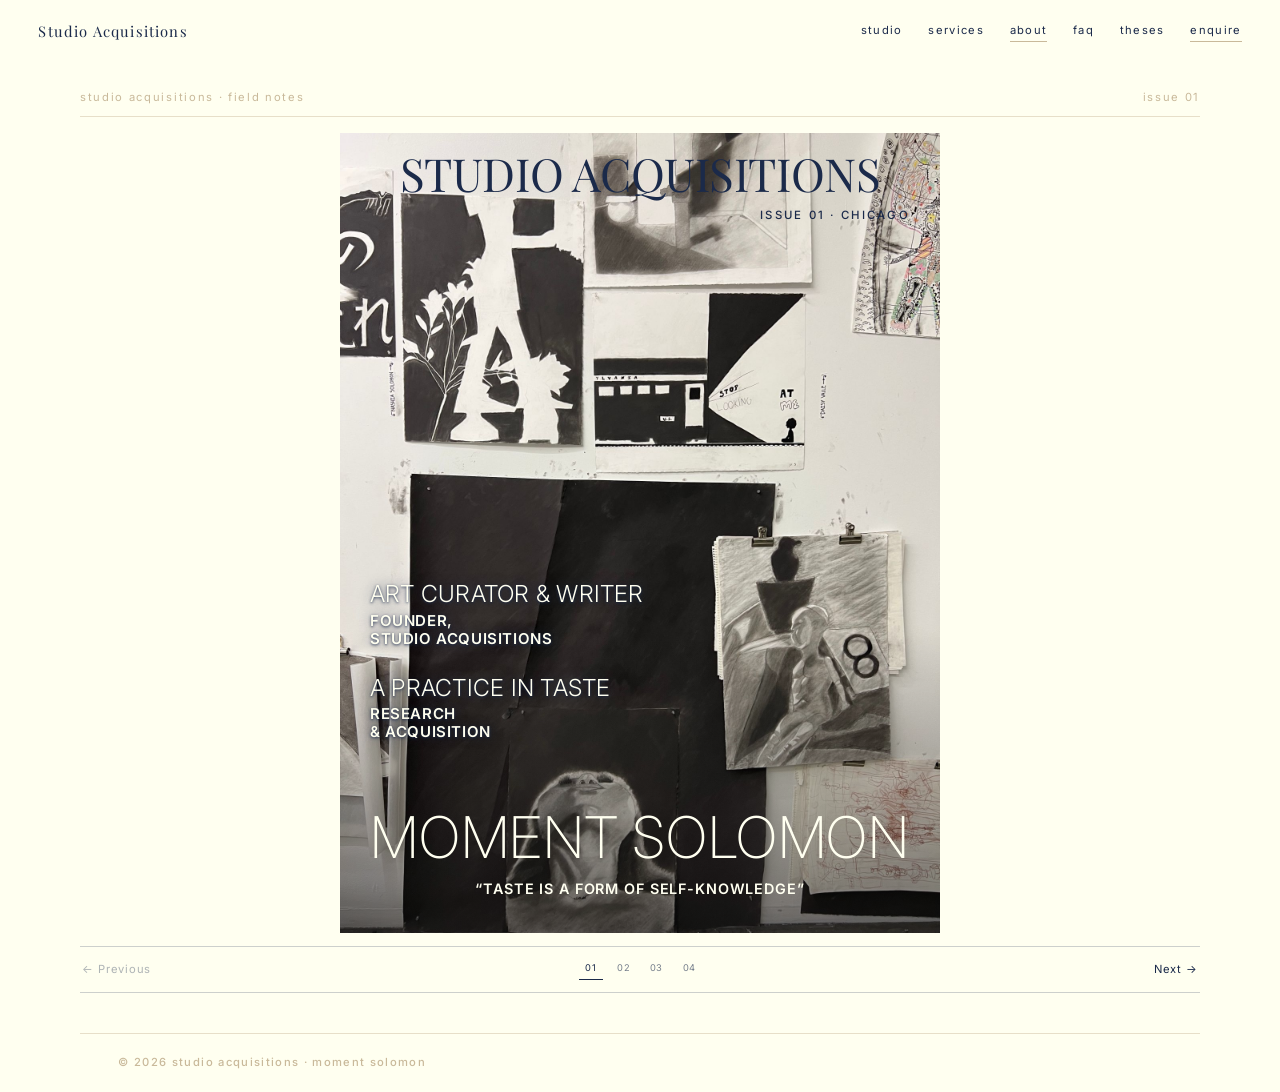
==== commit b497d26c: "Standardize navigation and type, add a Vogue-style about cover with page folds - One navigation bar " ====
--- a/nashia-invest/about.html
+++ b/nashia-invest/about.html
@@ -20,20 +20,26 @@
   </script>
 </head>
 <body class="page-about">
-<header class="editorial-masthead"><a class="editorial-wordmark" href="index.html">Studio Acquisitions</a><nav aria-label="Primary navigation"><a href="index.html">studio</a><a href="services.html">services</a><a href="about.html">about</a><a href="faq.html">faq</a><a href="essays.html">theses</a><a href="booking.html" class="nav-cta">enquire</a></nav></header>
+<header class="editorial-masthead"><a class="editorial-wordmark" href="index.html">Studio Acquisitions</a><nav aria-label="Primary navigation"><a href="index.html">studio</a><a href="services.html">services</a><a href="about.html" aria-current="page">about</a><a href="faq.html">faq</a><a href="essays.html">theses</a><a href="booking.html" class="nav-cta">enquire</a></nav></header>
 <main class="about-editorial">
   <div class="magazine-meta"><span>STUDIO ACQUISITIONS · FIELD NOTES</span><span>ISSUE 01</span></div>
-  <div class="magazine-pages" aria-live="polite">
-    <section class="magazine-page magazine-cover" data-magazine-page="1" aria-label="Cover">
-      <figure class="cover-image"><img src="studio-bg.jpg" alt="Studio wall in charcoal and ink: drawings pinned above a large charcoal portrait of an upturned face on black paper"></figure>
-      <div class="cover-copy"><p class="cover-index">PORTRAIT · CHICAGO <span>01</span></p><div><p class="editorial-kicker">art curator · writer · founder, studio acquisitions</p><h1>Moment<br>Solomon</h1><p class="cover-intro">Studio Acquisitions is an independent curatorial practice. I source, acquire, and curate fine art, vintage fashion, and jewelry. And when the project calls for it, the spaces they belong in.</p></div><p class="cover-footnote">A PRACTICE IN TASTE, RESEARCH &amp; ACQUISITION</p></div>
+  <div class="magazine-pages" aria-live="polite" data-magazine-stage>
+    <section class="magazine-page vogue-cover" data-magazine-page="1" aria-label="Cover: Moment Solomon">
+      <img class="vogue-photo" src="studio-bg.jpg" alt="Studio wall in charcoal and ink: drawings pinned above a large charcoal portrait of an upturned face on black paper">
+      <p class="vogue-masthead" aria-hidden="true">Studio Acquisitions</p>
+      <p class="vogue-issue">Issue 01 &middot; Chicago</p>
+      <div class="vogue-lines">
+        <p><span class="vogue-line">Art curator &amp; writer</span><span class="vogue-sub">Founder,<br>Studio Acquisitions</span></p>
+        <p><span class="vogue-line">A practice in taste</span><span class="vogue-sub">Research<br>&amp; acquisition</span></p>
+      </div>
+      <div class="vogue-star"><h1>Moment Solomon</h1><p class="vogue-quote">&ldquo;Taste is a form of self-knowledge&rdquo;</p></div>
     </section>
-    <section class="magazine-page magazine-spread" data-magazine-page="2" aria-label="Editorial: The approach" hidden><aside class="spread-rail"><p>02 · AN EDITORIAL</p><h2>The approach</h2><span>ON TASTE &amp; PERSPECTIVE</span></aside><div class="spread-copy"><p>My work's argument is swift: taste is a form of self-knowledge and perspective, and acquisition without it is aimless. Private sourcing, curatorial consultations, editorial writing, and spatial projects all draw from the same practice — knowing what you're searching for, researching the market, and identifying its value.</p></div></section>
+    <section class="magazine-page magazine-spread" data-magazine-page="2" aria-label="Editorial: The approach" hidden><aside class="spread-rail"><p>02 · AN EDITORIAL</p><h2>The approach</h2><span>ON TASTE &amp; PERSPECTIVE</span></aside><div class="spread-copy"><p>Studio Acquisitions is an independent curatorial practice. I source, acquire, and curate fine art, vintage fashion, and jewelry. And when the project calls for it, the spaces they belong in.</p><p>My work's argument is swift: taste is a form of self-knowledge and perspective, and acquisition without it is aimless. Private sourcing, curatorial consultations, editorial writing, and spatial projects all draw from the same practice — knowing what you're searching for, researching the market, and identifying its value.</p></div></section>
     <section class="magazine-page magazine-spread" data-magazine-page="3" aria-label="The practice" hidden><aside class="spread-rail"><p>03 · THE PRACTICE</p><h2>Research<br>&amp; relation</h2><span>OBJECTS, CONTEXT, COLLECTIONS</span></aside><div class="spread-copy"><p>I'm an independent art curator and the founder of Studio Acquisitions, a curatorial and acquisition practice spanning fine art, vintage fashion, and jewelry. My work centers on sourcing, acquiring, and curating small collections through rigorous object research, market comparison, and written collection narratives, alongside private sourcing commissions and consultations with clients developing their own aesthetic identity. I&rsquo;m currently serving as a juror for the Masur Museum&rsquo;s 64th Annual Juried Competition.</p><p>My public writing on taste, specificity, and the relationship between curatorial perspective and acquisition has reached over 165,000 readers across platforms, generating inbound inquiries from readers, publications, and arts institutions. I conduct independent market research across galleries, auction and resale markets, vintage dealers, and private sellers.</p></div></section>
-    <section class="magazine-page magazine-spread" data-magazine-page="4" aria-label="Experience and education" hidden><aside class="spread-rail"><p>04 · BACKGROUND</p><h2>Experience<br>&amp; study</h2><span>BERKSHIRE MUSEUM · WILLIAMS COLLEGE</span></aside><div class="spread-copy"><p>Prior to founding Studio Acquisitions, I served as Development Associate at the Berkshire Museum, where I coordinated across curatorial, collections, and marketing teams, developed facility-rental policy benchmarked against fifteen peer institutions, and launched a new volunteer program. I hold a BA in History from Williams College, with selected study in Black political thought and studio art, and was a QuestBridge Match Scholar.</p><div class="spread-links"><a href="services.html">services</a><a href="booking.html">begin an enquiry</a><a href="faq.html">faq</a></div></div></section>
+    <section class="magazine-page magazine-spread" data-magazine-page="4" aria-label="Experience and education" hidden><aside class="spread-rail"><p>04 · BACKGROUND</p><h2>Experience<br>&amp; study</h2><span>BERKSHIRE MUSEUM · WILLIAMS COLLEGE</span></aside><div class="spread-copy"><p>Prior to founding Studio Acquisitions, I served as Development Associate at the Berkshire Museum, where I coordinated across curatorial, collections, and marketing teams, developed facility-rental policy benchmarked against fifteen peer institutions, and launched a new volunteer program. I hold a BA in History from Williams College, with selected study in Black political thought and studio art, and was a QuestBridge Match Scholar.</p></div></section>
   </div>
   <nav class="magazine-controls" aria-label="Magazine pages"><button type="button" data-page-prev disabled>← Previous</button><div class="page-numbers"><button type="button" data-page="1" aria-current="page">01</button><button type="button" data-page="2">02</button><button type="button" data-page="3">03</button><button type="button" data-page="4">04</button></div><button type="button" data-page-next>Next →</button></nav>
-  <footer class="editorial-footer"><span>STUDIO ACQUISITIONS · MOMENT SOLOMON</span><a href="booking.html">Begin an enquiry</a></footer>
+  <footer class="editorial-footer"><span>© 2026 Studio Acquisitions · Moment Solomon</span></footer>
 </main>
 <script src="magazine.js"></script>
 </body>
--- a/nashia-invest/styles.css
+++ b/nashia-invest/styles.css
@@ -1,30 +1,1717 @@
-@import url('https://fonts.googleapis.com/css2?family=Playfair+Display:ital,wght@0,400;0,500;0,600;1,400&family=Inter:wght@300;400;500&display=swap');
-
-*,*::before,*::after{margin:0;padding:0;box-sizing:border-box}
-:root{--bg:#FFFFF0;--text:#1B2A4A;--white:#FFFFFF;--gold:#C9B99A;--gray-light:#B0B0B0;--font-heading:'Playfair Display',Georgia,serif;--font-body:'Inter',-apple-system,sans-serif}
-html{scroll-behavior:smooth}
-body{background-color:var(--bg);color:var(--text);font-family:var(--font-body);font-weight:300;line-height:1.7;font-size:16px;-webkit-font-smoothing:antialiased;-moz-osx-font-smoothing:grayscale}
-.fade-in{opacity:0;transform:translateY(12px);transition:opacity .8s ease,transform .8s ease}.fade-in.visible{opacity:1;transform:translateY(0)}
-.site-nav{position:fixed;top:0;right:0;padding:2rem 2.5rem;z-index:100;display:flex;gap:2rem}.site-nav a{font-family:var(--font-body);font-size:.7rem;font-weight:400;letter-spacing:.12em;text-transform:lowercase;text-decoration:none;color:var(--text);opacity:.5;transition:opacity .3s ease}.site-nav a:hover{opacity:1}
-.page-wrapper{max-width:860px;margin:0 auto;padding:0 2rem 6rem}.page-title{font-family:var(--font-heading);font-size:clamp(2.2rem,4.5vw,3.2rem);font-weight:400;letter-spacing:.02em;text-align:center;padding-top:7rem;margin-bottom:4rem}.hero{min-height:100vh;display:flex;flex-direction:column;justify-content:center;align-items:center;text-align:center;padding:4rem 2rem}.hero-title{font-family:var(--font-heading);font-size:clamp(3.5rem,8vw,6rem);font-weight:400;letter-spacing:.04em;line-height:1.1;margin-bottom:1rem}.hero-line{width:60px;height:1px;background:var(--gold);margin:2rem auto}.hero-tagline{font-size:.9rem;font-weight:300;letter-spacing:.12em;text-transform:lowercase;opacity:.55;max-width:500px}
-.image-block{width:100%;max-width:680px;margin:5rem auto 4rem;overflow:hidden;border-radius:4px;box-shadow:0 12px 48px rgba(27,42,74,.08)}.image-block img{width:100%;height:auto;display:block}.identifier-line{text-align:center;font-family:var(--font-heading);font-size:1.1rem;font-style:italic;letter-spacing:.04em;color:var(--text);opacity:.65;margin:3rem 0 2rem}.summary{max-width:620px;margin:0 auto 5rem}.summary p{font-size:.95rem;line-height:1.85;margin-bottom:1.8rem;color:var(--text);opacity:.75}
-.links-row{display:flex;justify-content:center;gap:3rem;margin-bottom:6rem}.links-row a{font-family:var(--font-body);font-size:.85rem;font-weight:400;letter-spacing:.04em;color:var(--text);text-decoration:none;opacity:.6;position:relative;transition:opacity .3s ease}.links-row a::after{content:'';position:absolute;bottom:-3px;left:0;width:0;height:1px;background-color:var(--gold);transition:width .3s ease}.links-row a:hover{opacity:1}.links-row a:hover::after{width:100%}
-.site-footer{border-top:1px solid var(--gold);padding-top:3rem;text-align:center}.footer-contact{font-size:.8rem;font-weight:300;letter-spacing:.04em;opacity:.55;margin-bottom:.5rem}.footer-contact a{color:var(--text);text-decoration:none;transition:opacity .3s ease}.footer-contact a:hover{opacity:.8}.disclaimer{font-size:.65rem;font-weight:300;color:var(--gray-light);line-height:1.6;max-width:540px;margin:2rem auto 0}
-.approach-section{margin-bottom:4rem}.approach-number{font-size:.7rem;font-weight:400;letter-spacing:.15em;color:var(--gold);margin-bottom:.8rem}.approach-heading{font-family:var(--font-heading);font-size:1.6rem;font-weight:400;letter-spacing:.02em;margin-bottom:1rem}.approach-text{font-size:.9rem;line-height:1.85;opacity:.7;max-width:620px}
-.closing-line{text-align:center;margin:4rem 0 6rem}.closing-line p{font-size:.9rem;font-weight:300;opacity:.6;margin-bottom:1rem}.closing-line a{font-size:.85rem;font-weight:400;letter-spacing:.04em;color:var(--text);text-decoration:none;opacity:.6;position:relative;transition:opacity .3s ease;cursor:pointer}.closing-line a::after{content:'';position:absolute;bottom:-3px;left:0;width:0;height:1px;background-color:var(--gold);transition:width .3s ease}.closing-line a:hover{opacity:1}.closing-line a:hover::after{width:100%}
-.inquiries-trigger{position:fixed;bottom:2rem;right:2.5rem;z-index:200}.inquiries-trigger a{font-family:var(--font-body);font-size:.6rem;font-weight:500;letter-spacing:.18em;text-transform:uppercase;text-decoration:none;color:var(--text);opacity:.35;transition:opacity .3s ease;cursor:pointer}.inquiries-trigger a:hover{opacity:.7}.inquiries-overlay{position:fixed;inset:0;background:rgba(27,42,74,.08);z-index:900;opacity:0;visibility:hidden;transition:opacity .3s ease,visibility .3s ease}.inquiries-overlay.open{opacity:1;visibility:visible}.inquiries-popup{position:fixed;top:50%;right:2.5rem;transform:translateY(calc(-50% + 10px));z-index:1000;width:300px;background:var(--bg);border:1px solid rgba(27,42,74,.08);border-radius:6px;box-shadow:0 12px 48px rgba(27,42,74,.1);padding:2.5rem 2rem;opacity:0;visibility:hidden;transition:opacity .3s ease,visibility .3s ease,transform .3s ease}.inquiries-popup.open{opacity:1;visibility:visible;transform:translateY(-50%)}.inquiries-popup input[type=email]{width:100%;padding:.7rem .8rem;font-family:var(--font-body);font-size:.8rem;font-weight:300;letter-spacing:.04em;color:var(--text);background:var(--bg);border:1px solid rgba(27,42,74,.1);border-radius:4px;outline:none}.inquiries-popup button{margin-top:.8rem;width:100%;padding:.6rem;font-family:var(--font-body);font-size:.7rem;font-weight:400;letter-spacing:.1em;text-transform:lowercase;color:var(--text);background:transparent;border:1px solid rgba(27,42,74,.12);border-radius:4px;cursor:pointer}.inquiries-close{position:absolute;top:.8rem;right:1rem;font-size:.9rem;color:var(--text);opacity:.3;cursor:pointer;background:none;border:0;font-family:var(--font-body)}
-.site-nav a.nav-booking{color:var(--bg);background-color:var(--text);padding:.25rem .75rem;margin:-.25rem 0;border-radius:999px;opacity:.9}.site-nav a.nav-booking:hover{opacity:1}
-.site-nav-left{position:fixed;top:0;left:0;padding:2rem 2.5rem;z-index:100;display:flex;gap:.6rem}.site-nav-left a{font-family:var(--font-body);font-size:.7rem;font-weight:400;letter-spacing:.12em;text-transform:lowercase;text-decoration:none;color:var(--bg);background-color:var(--text);padding:.25rem .75rem;margin:-.25rem 0;border-radius:999px;opacity:.9}.site-nav-left a:hover{opacity:1}
-.hang{position:fixed;top:-6vh;left:0;width:100vw;height:112vh;z-index:5;pointer-events:none;box-shadow:-22px 0 50px rgba(27,42,74,.22),-2px 0 6px rgba(27,42,74,.12);transform:translateX(41vw) rotate(3deg);animation:hangReveal 1.8s cubic-bezier(.6,0,.2,1) both}.hang img{position:relative;z-index:1;width:100%;height:100%;object-fit:cover;object-position:30% 100%;display:block}.hang::before{content:'';position:absolute;inset:0;background:#F6F2E4;box-shadow:-10px 0 26px rgba(27,42,74,.12);transform:translateX(-26px) rotate(-1.8deg)}@keyframes hangReveal{0%,20%{transform:translateX(0) rotate(0)}100%{transform:translateX(41vw) rotate(3deg)}}
-.sheet{position:relative;z-index:1;width:min(460px,31vw);margin-left:max(2rem,5vw);padding:8rem 0 6rem;color:var(--text)}.sheet-fade{opacity:0;transform:translateY(14px);animation:sheetIn .9s ease forwards;animation-delay:1.1s}.sheet-fade:nth-child(2){animation-delay:1.25s}.sheet-fade:nth-child(n+3){animation-delay:1.4s}@keyframes sheetIn{to{opacity:1;transform:translateY(0)}}
-.sheet-title{font-family:var(--font-heading);font-size:clamp(2.2rem,4.5vw,3.2rem);font-weight:400;letter-spacing:.02em;line-height:1.2;margin-bottom:1rem}.sheet-subtitle{font-size:.78rem;letter-spacing:.08em;text-transform:lowercase;opacity:.6}.sheet-line{width:50px;height:1px;background:var(--gold);margin:2.5rem 0 3.5rem}.sheet-item{margin-bottom:3.2rem}.sheet-number{font-size:.7rem;font-weight:400;letter-spacing:.15em;color:var(--gold);margin-bottom:.8rem}.sheet-question{font-family:var(--font-heading);font-size:1.4rem;font-weight:400;line-height:1.35;margin-bottom:1rem}.sheet-prose p{font-size:.97rem;line-height:1.9;opacity:.82;margin-bottom:1.1rem}.sheet-prose p:last-child{margin-bottom:0}.sheet-prose a{color:var(--text);text-decoration:none;border-bottom:1px solid var(--gold)}.sheet-prose a:hover{border-bottom-color:var(--text)}.sheet-links{display:flex;flex-wrap:wrap;gap:1.2rem 2.6rem;margin-top:4rem;font-family:var(--font-heading);font-size:1.25rem;letter-spacing:.03em;text-transform:lowercase}.sheet-links a{color:var(--text);text-decoration:none;border-bottom:1px solid rgba(201,185,154,.7);padding-bottom:2px}.sheet-links a:hover{border-bottom-color:var(--text)}.sheet-links-row{margin:4.5rem 0 0;flex-wrap:wrap;row-gap:1.2rem}.sheet-owner{margin-top:4.5rem;font-size:.6rem;letter-spacing:.06em;color:var(--gray-light)}
-.booking-title{text-align:center;margin-bottom:0}.booking-intro{text-align:center;font-size:.8rem;font-weight:300;font-style:italic;letter-spacing:.04em;opacity:.55;max-width:440px;margin:0 auto 3.5rem}.booking-form{max-width:420px;margin:0 auto 6rem;display:flex;flex-direction:column;gap:1.6rem}.booking-form input,.service-select-toggle{width:100%;padding:.85rem 1rem;font-family:var(--font-body);font-size:.85rem;font-weight:300;letter-spacing:.04em;color:var(--text);background:var(--white);border:1px solid var(--gold);border-radius:4px;outline:none;transition:border-color .3s ease,box-shadow .3s ease}.booking-form input::placeholder{color:var(--gray-light);opacity:1}.booking-form input:focus,.service-select-toggle:focus-visible,.service-select.open .service-select-toggle{box-shadow:0 0 0 3px rgba(201,185,154,.18)}
-.service-select{position:relative}.service-select-toggle{display:flex;justify-content:space-between;align-items:center;gap:1rem;text-align:left;cursor:pointer}.service-select-label{overflow:hidden;white-space:nowrap;text-overflow:ellipsis}.service-select-label.is-placeholder{color:var(--gray-light)}.service-select-caret{flex-shrink:0;width:6px;height:6px;border-right:1px solid var(--gold);border-bottom:1px solid var(--gold);transform:translateY(-2px) rotate(45deg);transition:transform .3s ease}.service-select.open .service-select-caret{transform:translateY(1px) rotate(-135deg)}
-.service-select-menu{position:absolute;top:calc(100% + .4rem);left:0;right:0;z-index:50;list-style:none;background:var(--white);border:1px solid var(--gold);border-radius:4px;padding:.4rem 0;box-shadow:0 12px 48px rgba(27,42,74,.1);opacity:0;visibility:hidden;transform:translateY(-4px);transition:opacity .25s ease,visibility .25s ease,transform .25s ease}.service-select.open .service-select-menu{opacity:1;visibility:visible;transform:translateY(0)}.service-select-menu label{display:flex;align-items:center;gap:.75rem;padding:.55rem 1rem;font-size:.82rem;font-weight:300;letter-spacing:.03em;color:var(--text);cursor:pointer}.service-select-menu input[type=checkbox]{appearance:none;flex-shrink:0;width:13px;height:13px;padding:0;border:1px solid var(--gold);border-radius:2px;background:var(--white);cursor:pointer}.service-select-menu input[type=checkbox]:checked{background-color:var(--gold);box-shadow:inset 0 0 0 2px var(--white)}
-.service-chips{display:flex;flex-wrap:wrap;gap:.5rem;margin-top:.8rem}.service-chips:empty{display:none}.service-chip{display:inline-flex;align-items:center;gap:.45rem;padding:.25rem .5rem .25rem .75rem;font-family:var(--font-body);font-size:.7rem;font-weight:400;letter-spacing:.06em;text-transform:lowercase;color:var(--text);background:transparent;border:1px solid var(--gold);border-radius:999px;cursor:pointer}.service-chip span{opacity:.45;font-size:.8rem;line-height:1}.booking-submit{margin-top:.8rem;padding:.85rem;font-family:var(--font-body);font-size:.75rem;font-weight:400;letter-spacing:.1em;text-transform:lowercase;color:var(--bg);background-color:var(--text);border:1px solid var(--text);border-radius:4px;cursor:pointer}.booking-submit:hover{background-color:#2A3B5E;border-color:var(--gold)}.booking-submit:disabled{opacity:.6;cursor:default}.booking-etsy{text-align:center;font-size:.78rem;letter-spacing:.04em;opacity:.6}.booking-etsy a{color:var(--text);text-decoration:none;border-bottom:1px solid var(--gold)}.booking-error{font-size:.75rem;color:#c0392b;text-align:center;opacity:0}.booking-error.show{opacity:.7}.booking-success{display:none;text-align:center;margin:0 auto 6rem}.booking-success.show{display:block}.booking-success-title{font-family:var(--font-heading);font-size:clamp(2.2rem,4.5vw,3.2rem);font-weight:400;letter-spacing:.02em;margin-bottom:1rem}.booking-success-text{font-size:.9rem;font-weight:300;opacity:.6;margin-bottom:2.5rem}
-.password-gate{max-width:320px;margin:0 auto 4rem;text-align:center}.password-gate input[type=password]{width:100%;padding:.8rem 1rem;font-family:var(--font-body);font-size:.85rem;font-weight:300;letter-spacing:.06em;color:var(--text);background:var(--white);border:1px solid rgba(27,42,74,.12);border-radius:4px;outline:none}.password-gate button{margin-top:1rem;padding:.6rem 2.4rem;font-family:var(--font-body);font-size:.75rem;font-weight:400;letter-spacing:.1em;text-transform:lowercase;color:var(--text);background:transparent;border:1px solid rgba(27,42,74,.15);border-radius:4px;cursor:pointer}.password-error{font-size:.75rem;color:#c0392b;opacity:0;margin-top:.8rem}.password-error.show{opacity:.7}.protected-content{display:none}.protected-content.unlocked{display:block}.spreadsheet-container{width:100%;background:var(--white);border-radius:6px;padding:2rem 2rem 1.8rem;box-shadow:0 12px 48px rgba(27,42,74,.08)}.spreadsheet-container iframe{width:100%;height:600px;border:0}.entry{margin-bottom:3.5rem}.entry-number{font-size:.7rem;font-weight:400;letter-spacing:.15em;color:var(--gold);margin-bottom:.8rem}.entry-title{font-family:var(--font-heading);font-size:1.7rem;font-weight:400;letter-spacing:.02em;margin-bottom:.8rem}.entry-text{font-size:.9rem;line-height:1.85;opacity:.7;max-width:620px}.divider{width:100%;height:1px;background:var(--gold);opacity:.4;margin:4rem 0}
-@media(max-width:900px){.hang{transform:translateX(80vw) rotate(3deg)}@keyframes hangReveal{0%,20%{transform:translateX(0) rotate(0)}100%{transform:translateX(80vw) rotate(3deg)}}.sheet{width:calc(80vw - 3.2rem);margin-left:1.25rem;padding-top:7rem}.sheet-links{gap:1rem 1.6rem}}
-@media(prefers-reduced-motion:reduce){.hang,.sheet-fade{animation:none;opacity:1}}
-@media(max-width:760px){.editorial-masthead{align-items:flex-start;flex-direction:column;gap:.75rem;padding:1.1rem 1.2rem}.editorial-masthead nav{justify-content:flex-start;gap:.55rem 1rem}.editorial-masthead nav a{font-size:.62rem}.about-editorial,body.page-faq .sheet,body.page-services .services-editorial{width:calc(100% - 2rem)}.magazine-meta{font-size:.5rem}.magazine-cover{grid-template-columns:1fr;min-height:0}.cover-image img{min-height:0;height:42vh;max-height:440px;object-position:center 63%}.cover-copy{min-height:52vh;padding:1.5rem}.cover-copy h1{font-size:clamp(3rem,14vw,4.3rem)}.magazine-spread{grid-template-columns:1fr;min-height:0}.spread-rail{min-height:9rem;border-right:0;border-bottom:1px solid rgba(27,42,74,.18)}.spread-copy{padding:1.5rem}.spread-copy>p{font-size:1.2rem;line-height:1.65}.magazine-controls{display:grid;grid-template-columns:1fr auto 1fr;align-items:center;gap:1rem;margin:.8rem 0 2.2rem;padding:.7rem .15rem;border-top:1px solid rgba(27,42,74,.18);border-bottom:1px solid rgba(27,42,74,.18)}.editorial-footer{display:flex;justify-content:space-between;align-items:center;gap:1.5rem;margin-top:2rem;padding:1.25rem clamp(1.25rem,3vw,2.5rem);border-top:1px solid rgba(27,42,74,.18)}.editorial-footer{margin-top:1.5rem;align-items:flex-start;flex-direction:column}body.page-faq .sheet-list{grid-template-columns:1fr}body.page-faq .sheet-title{font-size:clamp(2.6rem,12vw,4rem)}body.page-booking .page-wrapper{padding:0 1.2rem 3.5rem}body.page-booking .booking-title{padding-top:2.2rem}body.page-services .services-audience{grid-template-columns:2rem 1fr;gap:.6rem .8rem;padding:1.35rem 0}body.page-services .service-options{grid-column:2;grid-template-columns:1fr}body.page-services .service-options article{min-height:8rem}body.page-approach .page-wrapper,body.page-portfolio .page-wrapper{width:calc(100% - 2rem);padding:1.3rem}body.page-approach .page-title,body.page-portfolio .page-title{padding-top:1.4rem}body.page-approach .approach-section{grid-template-columns:2rem 1fr;gap:.5rem .8rem;padding:1.15rem 0}body.page-approach .approach-heading,body.page-approach .approach-text{grid-column:2}body.page-invest .investment-cover{min-height:58vh;padding:1.2rem}body.page-invest .investment-cover .magazine-meta{left:1.2rem;right:1.2rem}body.page-invest .investment-details{width:calc(100% - 2rem);padding:1.3rem}}
-@media(prefers-reduced-motion:reduce){.magazine-page{animation:none}}
-.cover-image img{object-fit:cover;object-position:35% 52%}.cover-copy h1{font-size:clamp(3.3rem,6vw,5.8rem);line-height:1.02;letter-spacing:-.035em}.cover-intro{font-size:clamp(1.02rem,1.45vw,1.2rem);line-height:1.75}@media(max-width:760px){.cover-image img{object-position:center 55%}.cover-copy h1{font-size:clamp(3.1rem,14vw,4.5rem)}}
+@import url('https://fonts.googleapis.com/css2?family=Playfair+Display:ital,wght@0,400;0,500;0,600;1,400&family=Inter:wght@200;300;400;500;600&display=swap');
+
+*,
+*::before,
+*::after {
+  margin: 0;
+  padding: 0;
+  box-sizing: border-box;
+}
+
+:root {
+  --bg: #FFFFF0;
+  --text: #1B2A4A;
+  --white: #FFFFFF;
+  --gold: #C9B99A;
+  --gray-light: #B0B0B0;
+  --font-heading: 'Playfair Display', Georgia, serif;
+  --font-body: 'Inter', -apple-system, sans-serif;
+}
+
+html {
+  scroll-behavior: smooth;
+}
+
+body {
+  background-color: var(--bg);
+  color: var(--text);
+  font-family: var(--font-body);
+  font-weight: 300;
+  line-height: 1.7;
+  font-size: 16px;
+  -webkit-font-smoothing: antialiased;
+  -moz-osx-font-smoothing: grayscale;
+}
+
+/* ── Fade-in on load ── */
+
+.fade-in {
+  opacity: 0;
+  transform: translateY(12px);
+  transition: opacity 0.8s ease, transform 0.8s ease;
+}
+
+.fade-in.visible {
+  opacity: 1;
+  transform: translateY(0);
+}
+
+/* ── Navigation ── */
+
+.site-nav {
+  position: fixed;
+  top: 0;
+  right: 0;
+  padding: 2rem 2.5rem;
+  z-index: 100;
+  display: flex;
+  gap: 2rem;
+}
+
+.site-nav a {
+  font-family: var(--font-body);
+  font-size: 0.7rem;
+  font-weight: 400;
+  letter-spacing: 0.12em;
+  text-transform: lowercase;
+  text-decoration: none;
+  color: var(--text);
+  opacity: 0.5;
+  transition: opacity 0.3s ease;
+}
+
+.site-nav a:hover {
+  opacity: 1;
+}
+
+/* ── Page wrapper ── */
+
+.page-wrapper {
+  max-width: 860px;
+  margin: 0 auto;
+  padding: 0 2rem 6rem;
+}
+
+/* ── Hero (index) ── */
+
+.hero {
+  min-height: 100vh;
+  display: flex;
+  flex-direction: column;
+  justify-content: center;
+  align-items: center;
+  text-align: center;
+  padding: 0 2rem;
+}
+
+.hero-title {
+  font-family: var(--font-heading);
+  font-size: clamp(3.5rem, 8vw, 7rem);
+  font-weight: 400;
+  letter-spacing: 0.02em;
+  color: var(--text);
+}
+
+.hero-line {
+  width: 60px;
+  height: 1px;
+  background-color: var(--gold);
+  margin: 2.5rem auto;
+}
+
+.hero-tagline {
+  font-size: 0.85rem;
+  font-weight: 300;
+  letter-spacing: 0.06em;
+  color: var(--text);
+  opacity: 0.55;
+  text-transform: lowercase;
+}
+
+/* ── Image block ── */
+
+.image-block {
+  margin: 6rem auto 4rem;
+  max-width: 780px;
+  aspect-ratio: 16 / 10;
+  border-radius: 8px;
+  overflow: hidden;
+  box-shadow: 0 8px 40px rgba(27, 42, 74, 0.08);
+  background-color: #e8e6df;
+}
+
+.image-block img {
+  width: 100%;
+  height: 100%;
+  object-fit: cover;
+  display: block;
+}
+
+/* ── Identifier line ── */
+
+.identifier-line {
+  text-align: center;
+  font-size: 0.8rem;
+  font-weight: 300;
+  letter-spacing: 0.04em;
+  opacity: 0.5;
+  margin-bottom: 5rem;
+}
+
+/* ── Summary section ── */
+
+.summary {
+  max-width: 620px;
+  margin: 0 auto 5rem;
+}
+
+.summary p {
+  font-size: 0.95rem;
+  line-height: 1.85;
+  margin-bottom: 1.8rem;
+  color: var(--text);
+  opacity: 0.75;
+}
+
+/* ── Text links row ── */
+
+.links-row {
+  display: flex;
+  justify-content: center;
+  gap: 3rem;
+  margin-bottom: 6rem;
+}
+
+.links-row a {
+  font-family: var(--font-body);
+  font-size: 0.85rem;
+  font-weight: 400;
+  letter-spacing: 0.04em;
+  color: var(--text);
+  text-decoration: none;
+  opacity: 0.6;
+  position: relative;
+  transition: opacity 0.3s ease;
+}
+
+.links-row a::after {
+  content: '';
+  position: absolute;
+  bottom: -3px;
+  left: 0;
+  width: 0;
+  height: 1px;
+  background-color: var(--gold);
+  transition: width 0.3s ease;
+}
+
+.links-row a:hover {
+  opacity: 1;
+}
+
+.links-row a:hover::after {
+  width: 100%;
+}
+
+/* ── Footer ── */
+
+.site-footer {
+  border-top: 1px solid var(--gold);
+  padding-top: 3rem;
+  text-align: center;
+}
+
+.footer-contact {
+  font-size: 0.8rem;
+  font-weight: 300;
+  letter-spacing: 0.04em;
+  opacity: 0.55;
+  margin-bottom: 0.5rem;
+}
+
+.footer-contact a {
+  color: var(--text);
+  text-decoration: none;
+  transition: opacity 0.3s ease;
+}
+
+.footer-contact a:hover {
+  opacity: 0.8;
+}
+
+.disclaimer {
+  font-size: 0.65rem;
+  font-weight: 300;
+  color: var(--gray-light);
+  line-height: 1.6;
+  max-width: 540px;
+  margin: 2rem auto 0;
+}
+
+/* ── Page titles ── */
+
+.page-title {
+  font-family: var(--font-heading);
+  font-size: clamp(2.5rem, 5vw, 4rem);
+  font-weight: 400;
+  letter-spacing: 0.02em;
+  padding-top: 8rem;
+  margin-bottom: 4rem;
+}
+
+/* ── Password gate (portfolio) ── */
+
+.password-gate {
+  max-width: 320px;
+  margin: 0 auto 4rem;
+  text-align: center;
+}
+
+.password-gate input[type="password"] {
+  width: 100%;
+  padding: 0.8rem 1rem;
+  font-family: var(--font-body);
+  font-size: 0.85rem;
+  font-weight: 300;
+  letter-spacing: 0.06em;
+  color: var(--text);
+  background: var(--white);
+  border: 1px solid rgba(27, 42, 74, 0.12);
+  border-radius: 4px;
+  outline: none;
+  transition: border-color 0.3s ease;
+}
+
+.password-gate input[type="password"]:focus {
+  border-color: var(--gold);
+}
+
+.password-gate button {
+  margin-top: 1rem;
+  padding: 0.6rem 2.4rem;
+  font-family: var(--font-body);
+  font-size: 0.75rem;
+  font-weight: 400;
+  letter-spacing: 0.1em;
+  text-transform: lowercase;
+  color: var(--text);
+  background: transparent;
+  border: 1px solid rgba(27, 42, 74, 0.15);
+  border-radius: 4px;
+  cursor: pointer;
+  transition: opacity 0.3s ease, border-color 0.3s ease;
+}
+
+.password-gate button:hover {
+  opacity: 0.7;
+  border-color: var(--gold);
+}
+
+.password-error {
+  font-size: 0.75rem;
+  color: #c0392b;
+  opacity: 0;
+  margin-top: 0.8rem;
+  transition: opacity 0.3s ease;
+}
+
+.password-error.show {
+  opacity: 0.7;
+}
+
+/* ── Protected content ── */
+
+.protected-content {
+  display: none;
+}
+
+.protected-content.unlocked {
+  display: block;
+}
+
+/* ── Spreadsheet embed ── */
+
+.spreadsheet-container {
+  width: 100%;
+  min-height: 500px;
+  background: var(--white);
+  border: 1px solid rgba(27, 42, 74, 0.06);
+  border-radius: 6px;
+  padding: 1.5rem;
+  margin-bottom: 4rem;
+}
+
+.spreadsheet-container iframe {
+  width: 100%;
+  height: 500px;
+  border: none;
+}
+
+/* ── Divider ── */
+
+.divider {
+  width: 100%;
+  height: 1px;
+  background-color: var(--gold);
+  opacity: 0.4;
+  margin: 3rem 0;
+}
+
+/* ── Numbered entries ── */
+
+.entry {
+  margin-bottom: 4rem;
+}
+
+.entry-number {
+  font-family: var(--font-body);
+  font-size: 0.7rem;
+  font-weight: 400;
+  letter-spacing: 0.15em;
+  color: var(--gold);
+  margin-bottom: 1rem;
+}
+
+.entry-title {
+  font-family: var(--font-heading);
+  font-size: 1.4rem;
+  font-weight: 400;
+  margin-bottom: 1rem;
+}
+
+.entry-text {
+  font-size: 0.9rem;
+  line-height: 1.85;
+  opacity: 0.7;
+}
+
+/* ── Approach sections ── */
+
+.approach-section {
+  margin-bottom: 5rem;
+}
+
+.approach-number {
+  font-family: var(--font-body);
+  font-size: 0.7rem;
+  font-weight: 400;
+  letter-spacing: 0.15em;
+  color: var(--gold);
+  margin-bottom: 1.2rem;
+}
+
+.approach-heading {
+  font-family: var(--font-heading);
+  font-size: 1.5rem;
+  font-weight: 400;
+  margin-bottom: 1.2rem;
+}
+
+.approach-text {
+  font-size: 0.9rem;
+  line-height: 1.85;
+  opacity: 0.7;
+  max-width: 620px;
+}
+
+/* ── Closing line ── */
+
+.closing-line {
+  text-align: center;
+  margin: 4rem 0 6rem;
+}
+
+.closing-line p {
+  font-size: 0.9rem;
+  font-weight: 300;
+  opacity: 0.6;
+  margin-bottom: 1rem;
+}
+
+.closing-line a {
+  font-size: 0.85rem;
+  font-weight: 400;
+  letter-spacing: 0.04em;
+  color: var(--text);
+  text-decoration: none;
+  opacity: 0.6;
+  position: relative;
+  transition: opacity 0.3s ease;
+  cursor: pointer;
+}
+
+.closing-line a::after {
+  content: '';
+  position: absolute;
+  bottom: -3px;
+  left: 0;
+  width: 0;
+  height: 1px;
+  background-color: var(--gold);
+  transition: width 0.3s ease;
+}
+
+.closing-line a:hover {
+  opacity: 1;
+}
+
+.closing-line a:hover::after {
+  width: 100%;
+}
+
+/* ── Inquiries trigger ── */
+
+.inquiries-trigger {
+  position: fixed;
+  bottom: 2rem;
+  right: 2.5rem;
+  z-index: 200;
+}
+
+.inquiries-trigger a {
+  font-family: var(--font-body);
+  font-size: 0.6rem;
+  font-weight: 500;
+  letter-spacing: 0.18em;
+  text-transform: uppercase;
+  text-decoration: none;
+  color: var(--text);
+  opacity: 0.35;
+  transition: opacity 0.3s ease;
+  cursor: pointer;
+}
+
+.inquiries-trigger a:hover {
+  opacity: 0.7;
+}
+
+/* ── Inquiries popup ── */
+
+.inquiries-overlay {
+  position: fixed;
+  inset: 0;
+  background: rgba(27, 42, 74, 0.08);
+  z-index: 900;
+  opacity: 0;
+  visibility: hidden;
+  transition: opacity 0.3s ease, visibility 0.3s ease;
+}
+
+.inquiries-overlay.open {
+  opacity: 1;
+  visibility: visible;
+}
+
+.inquiries-popup {
+  position: fixed;
+  bottom: 4rem;
+  right: 2.5rem;
+  z-index: 1000;
+  background: var(--white);
+  border-radius: 6px;
+  padding: 2rem 2rem 1.8rem;
+  width: 300px;
+  box-shadow: 0 12px 48px rgba(27, 42, 74, 0.1);
+  opacity: 0;
+  visibility: hidden;
+  transform: translateY(10px);
+  transition: opacity 0.3s ease, visibility 0.3s ease, transform 0.3s ease;
+}
+
+.inquiries-popup.open {
+  opacity: 1;
+  visibility: visible;
+  transform: translateY(0);
+}
+
+.inquiries-popup input[type="email"] {
+  width: 100%;
+  padding: 0.7rem 0.8rem;
+  font-family: var(--font-body);
+  font-size: 0.8rem;
+  font-weight: 300;
+  letter-spacing: 0.04em;
+  color: var(--text);
+  background: var(--bg);
+  border: 1px solid rgba(27, 42, 74, 0.1);
+  border-radius: 4px;
+  outline: none;
+  transition: border-color 0.3s ease;
+}
+
+.inquiries-popup input[type="email"]:focus {
+  border-color: var(--gold);
+}
+
+.inquiries-popup button {
+  margin-top: 0.8rem;
+  width: 100%;
+  padding: 0.6rem;
+  font-family: var(--font-body);
+  font-size: 0.7rem;
+  font-weight: 400;
+  letter-spacing: 0.1em;
+  text-transform: lowercase;
+  color: var(--text);
+  background: transparent;
+  border: 1px solid rgba(27, 42, 74, 0.12);
+  border-radius: 4px;
+  cursor: pointer;
+  transition: opacity 0.3s ease, border-color 0.3s ease;
+}
+
+.inquiries-popup button:hover {
+  opacity: 0.7;
+  border-color: var(--gold);
+}
+
+.inquiries-close {
+  position: absolute;
+  top: 0.8rem;
+  right: 1rem;
+  font-size: 0.9rem;
+  color: var(--text);
+  opacity: 0.3;
+  cursor: pointer;
+  background: none;
+  border: none;
+  font-family: var(--font-body);
+  transition: opacity 0.3s ease;
+  line-height: 1;
+}
+
+.inquiries-close:hover {
+  opacity: 0.6;
+}
+
+/* ── Booking nav pill ── */
+
+.site-nav a.nav-booking {
+  color: var(--bg);
+  background-color: var(--text);
+  padding: 0.25rem 0.75rem;
+  margin: -0.25rem 0;
+  border-radius: 999px;
+  opacity: 0.9;
+}
+
+.site-nav a.nav-booking:hover {
+  opacity: 1;
+}
+
+/* ── Left-hand nav pill (landing + FAQ), mirrors the booking pill ── */
+
+.site-nav-left {
+  position: fixed;
+  top: 0;
+  left: 0;
+  padding: 2rem 2.5rem;
+  z-index: 100;
+  display: flex;
+  gap: 0.6rem;
+}
+
+.site-nav-left a {
+  font-family: var(--font-body);
+  font-size: 0.7rem;
+  font-weight: 400;
+  letter-spacing: 0.12em;
+  text-transform: lowercase;
+  text-decoration: none;
+  color: var(--bg);
+  background-color: var(--text);
+  padding: 0.25rem 0.75rem;
+  margin: -0.25rem 0;
+  border-radius: 999px;
+  opacity: 0.9;
+  transition: opacity 0.3s ease;
+}
+
+.site-nav-left a:hover {
+  opacity: 1;
+}
+
+/* ── Sheet pages (About, FAQ): the studio photo is the top sheet of a stack.
+      On load it covers the whole page, then slides most of the way off to
+      the right, revealing the ivory sheet beneath. ── */
+
+.hang {
+  position: fixed;
+  top: -6vh;
+  left: 0;
+  width: 100vw;
+  height: 112vh;
+  z-index: 5;
+  pointer-events: none;
+  box-shadow: -22px 0 50px rgba(27, 42, 74, 0.22), -2px 0 6px rgba(27, 42, 74, 0.12);
+  transform: translateX(41vw) rotate(3deg);
+  animation: hangReveal 1.8s cubic-bezier(0.6, 0, 0.2, 1) both;
+}
+
+.hang img {
+  position: relative;
+  z-index: 1;
+  width: 100%;
+  height: 100%;
+  object-fit: cover;
+  object-position: 30% 100%;
+  display: block;
+}
+
+/* the edge of a second sheet in the stack, peeking out under the photo */
+.hang::before {
+  content: '';
+  position: absolute;
+  inset: 0;
+  background: #F6F2E4;
+  box-shadow: -10px 0 26px rgba(27, 42, 74, 0.12);
+  transform: translateX(-26px) rotate(-1.8deg);
+}
+
+@keyframes hangReveal {
+  0%, 20% { transform: translateX(0) rotate(0deg); }
+  100% { transform: translateX(41vw) rotate(3deg); }
+}
+
+.sheet {
+  position: relative;
+  z-index: 1;
+  width: min(460px, 31vw);
+  margin-left: max(2rem, 5vw);
+  padding: 8rem 0 6rem;
+  color: var(--text);
+}
+
+.sheet-fade {
+  opacity: 0;
+  transform: translateY(14px);
+  animation: sheetIn 0.9s ease forwards;
+  animation-delay: 1.1s;
+}
+
+.sheet-fade:nth-child(2) { animation-delay: 1.25s; }
+.sheet-fade:nth-child(n+3) { animation-delay: 1.4s; }
+
+@keyframes sheetIn {
+  to { opacity: 1; transform: translateY(0); }
+}
+
+.sheet-title {
+  font-family: var(--font-heading);
+  font-size: clamp(2.2rem, 4.5vw, 3.2rem);
+  font-weight: 400;
+  letter-spacing: 0.02em;
+  line-height: 1.2;
+  margin-bottom: 1rem;
+}
+
+.sheet-subtitle {
+  font-size: 0.78rem;
+  letter-spacing: 0.08em;
+  text-transform: lowercase;
+  opacity: 0.6;
+}
+
+.sheet-line {
+  width: 50px;
+  height: 1px;
+  background: var(--gold);
+  margin: 2.5rem 0 3.5rem;
+}
+
+.sheet-item {
+  margin-bottom: 3.2rem;
+}
+
+.sheet-number {
+  font-size: 0.7rem;
+  font-weight: 400;
+  letter-spacing: 0.15em;
+  color: var(--gold);
+  margin-bottom: 0.8rem;
+}
+
+.sheet-question {
+  font-family: var(--font-heading);
+  font-size: 1.4rem;
+  font-weight: 400;
+  line-height: 1.35;
+  margin-bottom: 1rem;
+}
+
+.sheet-prose p {
+  font-size: 0.97rem;
+  line-height: 1.9;
+  opacity: 0.82;
+  margin-bottom: 1.1rem;
+}
+
+.sheet-prose p:last-child {
+  margin-bottom: 0;
+}
+
+.sheet-prose a {
+  color: var(--text);
+  text-decoration: none;
+  border-bottom: 1px solid var(--gold);
+}
+
+.sheet-prose a:hover {
+  border-bottom-color: var(--text);
+}
+
+.sheet-links {
+  display: flex;
+  flex-wrap: wrap;
+  gap: 1.2rem 2.6rem;
+  margin-top: 4rem;
+  font-family: var(--font-heading);
+  font-size: 1.25rem;
+  letter-spacing: 0.03em;
+  text-transform: lowercase;
+}
+
+.sheet-links a {
+  color: var(--text);
+  text-decoration: none;
+  border-bottom: 1px solid rgba(201, 185, 154, 0.7);
+  padding-bottom: 2px;
+  transition: border-color 0.3s ease;
+}
+
+.sheet-links a:hover {
+  border-bottom-color: var(--text);
+}
+
+.sheet-links-row {
+  margin: 4.5rem 0 0;
+  flex-wrap: wrap;
+  row-gap: 1.2rem;
+}
+
+.sheet-owner {
+  margin-top: 4.5rem;
+  font-size: 0.6rem;
+  letter-spacing: 0.06em;
+  color: var(--gray-light);
+}
+
+@media (max-width: 900px) {
+  /* phones: the sheet slides almost all the way off, leaving a sliver */
+  .hang {
+    transform: translateX(80vw) rotate(3deg);
+  }
+
+  @keyframes hangReveal {
+    0%, 20% { transform: translateX(0) rotate(0deg); }
+    100% { transform: translateX(80vw) rotate(3deg); }
+  }
+
+  .sheet {
+    width: calc(80vw - 3.2rem);
+    margin-left: 1.25rem;
+    padding-top: 7rem;
+  }
+
+  .sheet-links {
+    gap: 1rem 1.6rem;
+  }
+}
+
+@media (prefers-reduced-motion: reduce) {
+  .hang, .sheet-fade {
+    animation: none;
+    opacity: 1;
+  }
+}
+
+/* ── Booking page ── */
+
+.page-title.booking-title {
+  text-align: center;
+  margin-bottom: 0;
+}
+
+.booking-intro {
+  text-align: center;
+  font-size: 0.8rem;
+  font-weight: 300;
+  font-style: italic;
+  letter-spacing: 0.04em;
+  opacity: 0.55;
+  max-width: 440px;
+  margin: 0 auto 4rem;
+}
+
+.booking-form {
+  max-width: 420px;
+  margin: 0 auto 6rem;
+  display: flex;
+  flex-direction: column;
+  gap: 1.6rem;
+}
+
+.booking-form input,
+.service-select-toggle {
+  width: 100%;
+  padding: 0.85rem 1rem;
+  font-family: var(--font-body);
+  font-size: 0.85rem;
+  font-weight: 300;
+  letter-spacing: 0.04em;
+  color: var(--text);
+  background: var(--white);
+  border: 1px solid var(--gold);
+  border-radius: 4px;
+  outline: none;
+  transition: border-color 0.3s ease, box-shadow 0.3s ease;
+}
+
+.booking-form input::placeholder {
+  color: var(--gray-light);
+  opacity: 1;
+}
+
+.booking-form input:focus,
+.service-select-toggle:focus-visible,
+.service-select.open .service-select-toggle {
+  box-shadow: 0 0 0 3px rgba(201, 185, 154, 0.18);
+}
+
+/* Service multi-select */
+
+.service-select {
+  position: relative;
+}
+
+.service-select-toggle {
+  display: flex;
+  justify-content: space-between;
+  align-items: center;
+  gap: 1rem;
+  text-align: left;
+  cursor: pointer;
+}
+
+.service-select-label {
+  overflow: hidden;
+  white-space: nowrap;
+  text-overflow: ellipsis;
+}
+
+.service-select-label.is-placeholder {
+  color: var(--gray-light);
+}
+
+.service-select-caret {
+  flex-shrink: 0;
+  width: 6px;
+  height: 6px;
+  border-right: 1px solid var(--gold);
+  border-bottom: 1px solid var(--gold);
+  transform: translateY(-2px) rotate(45deg);
+  transition: transform 0.3s ease;
+}
+
+.service-select.open .service-select-caret {
+  transform: translateY(1px) rotate(-135deg);
+}
+
+.service-select-menu {
+  position: absolute;
+  top: calc(100% + 0.4rem);
+  left: 0;
+  right: 0;
+  z-index: 50;
+  list-style: none;
+  background: var(--white);
+  border: 1px solid var(--gold);
+  border-radius: 4px;
+  padding: 0.4rem 0;
+  box-shadow: 0 12px 48px rgba(27, 42, 74, 0.1);
+  opacity: 0;
+  visibility: hidden;
+  transform: translateY(-4px);
+  transition: opacity 0.25s ease, visibility 0.25s ease, transform 0.25s ease;
+}
+
+.service-select.open .service-select-menu {
+  opacity: 1;
+  visibility: visible;
+  transform: translateY(0);
+}
+
+.service-select-menu label {
+  display: flex;
+  align-items: center;
+  gap: 0.75rem;
+  padding: 0.55rem 1rem;
+  font-size: 0.82rem;
+  font-weight: 300;
+  letter-spacing: 0.03em;
+  color: var(--text);
+  cursor: pointer;
+  transition: background-color 0.2s ease;
+}
+
+.service-select-menu label:hover {
+  background-color: rgba(201, 185, 154, 0.12);
+}
+
+.service-select-menu input[type="checkbox"] {
+  appearance: none;
+  -webkit-appearance: none;
+  flex-shrink: 0;
+  width: 13px;
+  height: 13px;
+  padding: 0;
+  border: 1px solid var(--gold);
+  border-radius: 2px;
+  background: var(--white);
+  cursor: pointer;
+  transition: background-color 0.2s ease;
+}
+
+.service-select-menu input[type="checkbox"]:checked {
+  background-color: var(--gold);
+  box-shadow: inset 0 0 0 2px var(--white);
+}
+
+.service-chips {
+  display: flex;
+  flex-wrap: wrap;
+  gap: 0.5rem;
+  margin-top: 0.8rem;
+}
+
+.service-chips:empty {
+  display: none;
+}
+
+.service-chip {
+  display: inline-flex;
+  align-items: center;
+  gap: 0.45rem;
+  padding: 0.25rem 0.5rem 0.25rem 0.75rem;
+  font-family: var(--font-body);
+  font-size: 0.7rem;
+  font-weight: 400;
+  letter-spacing: 0.06em;
+  text-transform: lowercase;
+  color: var(--text);
+  background: transparent;
+  border: 1px solid var(--gold);
+  border-radius: 999px;
+  cursor: pointer;
+  transition: background-color 0.2s ease;
+}
+
+.service-chip:hover {
+  background-color: rgba(201, 185, 154, 0.15);
+}
+
+.service-chip span {
+  opacity: 0.45;
+  font-size: 0.8rem;
+  line-height: 1;
+}
+
+.booking-submit {
+  margin-top: 0.8rem;
+  padding: 0.85rem;
+  font-family: var(--font-body);
+  font-size: 0.75rem;
+  font-weight: 400;
+  letter-spacing: 0.1em;
+  text-transform: lowercase;
+  color: var(--bg);
+  background-color: var(--text);
+  border: 1px solid var(--text);
+  border-radius: 4px;
+  cursor: pointer;
+  transition: background-color 0.3s ease, border-color 0.3s ease;
+}
+
+.booking-submit:hover {
+  background-color: #2A3B5E;
+  border-color: var(--gold);
+}
+
+.booking-submit:disabled {
+  opacity: 0.6;
+  cursor: default;
+}
+
+.booking-etsy {
+  text-align: center;
+  font-size: 0.78rem;
+  letter-spacing: 0.04em;
+  opacity: 0.6;
+}
+
+.booking-etsy a {
+  color: var(--text);
+  text-decoration: none;
+  border-bottom: 1px solid var(--gold);
+}
+
+.booking-error {
+  font-size: 0.75rem;
+  color: #c0392b;
+  text-align: center;
+  opacity: 0;
+  transition: opacity 0.3s ease;
+}
+
+.booking-error.show {
+  opacity: 0.7;
+}
+
+.booking-success {
+  display: none;
+  text-align: center;
+  margin: 0 auto 6rem;
+}
+
+.booking-success.show {
+  display: block;
+}
+
+.booking-success-title {
+  font-family: var(--font-heading);
+  font-size: clamp(2.2rem, 4.5vw, 3.2rem);
+  font-weight: 400;
+  letter-spacing: 0.02em;
+  margin-bottom: 1rem;
+}
+
+.booking-success-text {
+  font-size: 0.9rem;
+  font-weight: 300;
+  opacity: 0.6;
+  margin-bottom: 2.5rem;
+}
+
+.booking-success a {
+  font-size: 0.85rem;
+  font-weight: 400;
+  letter-spacing: 0.04em;
+  color: var(--text);
+  text-decoration: none;
+  opacity: 0.6;
+  position: relative;
+  transition: opacity 0.3s ease;
+}
+
+.booking-success a::after {
+  content: '';
+  position: absolute;
+  bottom: -3px;
+  left: 0;
+  width: 0;
+  height: 1px;
+  background-color: var(--gold);
+  transition: width 0.3s ease;
+}
+
+.booking-success a:hover {
+  opacity: 1;
+}
+
+.booking-success a:hover::after {
+  width: 100%;
+}
+
+.booking-intake {
+  margin-bottom: 3rem;
+}
+
+.booking-intake .booking-success-text {
+  margin-bottom: 1.2rem;
+}
+
+.booking-intake-note {
+  font-size: 0.78rem;
+  font-weight: 300;
+  letter-spacing: 0.02em;
+  opacity: 0.6;
+  margin-top: 1.2rem;
+}
+
+.booking-success .booking-intake-note a {
+  font-size: inherit;
+  font-weight: 400;
+  letter-spacing: inherit;
+  opacity: 1;
+}
+
+/* ── Back to landing page link ── */
+
+.site-home-link {
+  position: fixed;
+  top: 0;
+  left: 0;
+  padding: 2rem 2.5rem;
+  z-index: 100;
+  font-family: var(--font-body);
+  font-size: 0.7rem;
+  font-weight: 400;
+  letter-spacing: 0.12em;
+  text-transform: lowercase;
+  text-decoration: none;
+  color: var(--text);
+  opacity: 0.5;
+  transition: opacity 0.3s ease;
+}
+
+.site-home-link:hover {
+  opacity: 1;
+}
+
+/* ── Responsive ── */
+
+@media (max-width: 600px) {
+  .site-nav {
+    padding: 1.5rem 1.5rem;
+    gap: 1.5rem;
+  }
+
+  .site-nav-left {
+    padding: 1.5rem 1.5rem;
+  }
+
+  .page-wrapper {
+    padding: 0 1.2rem 4rem;
+  }
+
+  .hero-title {
+    font-size: 3rem;
+  }
+
+  .page-title {
+    padding-top: 6rem;
+    margin-bottom: 3rem;
+  }
+
+  .links-row {
+    flex-direction: column;
+    align-items: center;
+    gap: 1.5rem;
+  }
+
+  .image-block {
+    margin: 4rem auto 3rem;
+  }
+
+  .summary {
+    margin-bottom: 3rem;
+  }
+
+  .password-gate {
+    max-width: 280px;
+  }
+
+  .inquiries-popup {
+    right: 1rem;
+    left: 1rem;
+    width: auto;
+  }
+
+  .inquiries-trigger {
+    right: 1.5rem;
+    bottom: 1.5rem;
+  }
+
+  .site-home-link {
+    top: auto;
+    bottom: 0;
+    padding: 1.5rem;
+    font-size: 0.6rem;
+  }
+
+  .spreadsheet-container {
+    padding: 0.8rem;
+  }
+}
+
+/* Restrained editorial magazine system, scoped to existing non-essay interior pages. */
+.editorial-masthead{display:flex;align-items:center;justify-content:space-between;gap:2rem;padding:1.35rem clamp(1.2rem,3vw,2.5rem)}
+.editorial-wordmark{font:400 .92rem/1.2 var(--font-heading);letter-spacing:.08em;color:var(--text);text-decoration:none;white-space:nowrap}
+.editorial-masthead nav{display:flex;flex-wrap:wrap;justify-content:flex-end;gap:.7rem clamp(.8rem,1.8vw,1.8rem)}
+.editorial-masthead nav a{font:400 .66rem/1.5 var(--font-body);letter-spacing:.09em;text-transform:lowercase;color:var(--text);text-decoration:none;border-bottom:1px solid transparent;padding-bottom:.2rem;transition:border-color .2s ease,opacity .2s ease}
+.editorial-masthead nav a:hover,.editorial-masthead nav a:focus-visible{border-bottom-color:rgba(27,42,74,.65);opacity:1}
+.editorial-masthead .nav-cta{border-bottom-color:var(--gold)}
+.editorial-masthead a:focus-visible,.magazine-controls button:focus-visible,.spread-links a:focus-visible,.services-index a:focus-visible{outline:2px solid var(--text);outline-offset:4px}
+.magazine-meta{display:flex;justify-content:space-between;gap:1rem;padding:.65rem 0;border-bottom:1px solid rgba(27,42,74,.24);font:500 .56rem/1.4 var(--font-body);letter-spacing:.16em;color:rgba(27,42,74,.65)}
+.editorial-kicker{font:500 .6rem/1.5 var(--font-body);letter-spacing:.16em;text-transform:uppercase;color:rgba(27,42,74,.68)}
+.about-editorial,.services-editorial{width:min(1120px,calc(100% - 3rem));margin:1rem auto 0}
+.magazine-pages{margin-top:1rem}
+.magazine-page{min-height:min(68vh,740px);border:1px solid var(--gold);background:var(--bg);box-shadow:0 16px 44px rgba(27,42,74,.035);animation:magazineIn .35s ease both}
+.magazine-page[hidden]{display:none}
+@keyframes magazineIn{from{opacity:.55;transform:translateY(5px)}to{opacity:1;transform:translateY(0)}}
+.magazine-cover{display:grid;grid-template-columns:43% 57%;min-height:min(68vh,740px)}
+.cover-image{min-height:100%;overflow:hidden;background:#e5e2d8}
+.cover-image img{display:block;width:100%;height:100%;min-height:560px;object-fit:cover;object-position:35% center}
+.cover-copy{display:flex;flex-direction:column;justify-content:space-between;padding:clamp(2rem,5vw,5rem) clamp(2rem,6vw,7rem)}
+.cover-index{display:flex;justify-content:space-between;font:500 .56rem/1.5 var(--font-body);letter-spacing:.16em;color:rgba(27,42,74,.63)}
+.cover-copy .editorial-kicker{max-width:23rem;margin-bottom:1.4rem}
+.cover-copy h1{font:400 clamp(3.4rem,6vw,6.3rem)/.98 var(--font-heading);letter-spacing:-.055em;margin-bottom:1.8rem}
+.cover-intro{max-width:25rem;padding-left:1rem;border-left:1px solid rgba(27,42,74,.24);font:400 clamp(1rem,1.4vw,1.18rem)/1.75 var(--font-body);color:rgba(27,42,74,.88)}
+.cover-footnote{font:500 .52rem/1.5 var(--font-body);letter-spacing:.17em;color:rgba(27,42,74,.52)}
+.magazine-spread{display:grid;grid-template-columns:31% 69%}
+.spread-rail{display:flex;flex-direction:column;justify-content:space-between;padding:clamp(1.5rem,3vw,2.5rem);border-right:1px solid rgba(27,42,74,.22)}
+.spread-rail p,.spread-rail span{font:500 .55rem/1.5 var(--font-body);letter-spacing:.15em;color:rgba(27,42,74,.62)}
+.spread-rail h2{font:400 clamp(1.6rem,2.7vw,2.35rem)/1.15 var(--font-heading);letter-spacing:-.025em}
+.spread-copy{align-self:center;padding:clamp(2rem,5vw,5rem) clamp(2rem,5.2vw,6.3rem)}
+.spread-copy>p{font:400 clamp(1.14rem,1.85vw,1.65rem)/1.75 var(--font-heading);color:rgba(27,42,74,.94)}
+.spread-copy>p+p{margin-top:1.5rem;font-size:clamp(1rem,1.45vw,1.22rem);line-height:1.8}
+.spread-links{display:flex;flex-wrap:wrap;gap:1rem 2rem;margin-top:2.5rem}
+.spread-links a{font-size:.72rem;letter-spacing:.07em;color:var(--text);text-decoration:none;border-bottom:1px solid rgba(27,42,74,.5);padding-bottom:.2rem}
+.magazine-controls{display:grid;grid-template-columns:1fr auto 1fr;align-items:center;gap:1rem;margin:.8rem 0 2.5rem;padding:.7rem .15rem;border-top:1px solid rgba(27,42,74,.22);border-bottom:1px solid rgba(27,42,74,.22)}
+.magazine-controls button{font:400 .7rem/1.4 var(--font-body);letter-spacing:.07em;color:var(--text);background:none;border:0;cursor:pointer}
+.magazine-controls [data-page-prev]{justify-self:start}.magazine-controls [data-page-next]{justify-self:end}
+.magazine-controls button:disabled{opacity:.35;cursor:default}
+.page-numbers{display:flex;gap:.55rem}.page-numbers button{min-width:1.5rem;padding:.25rem 0;border-bottom:1px solid transparent;font-size:.58rem;color:rgba(27,42,74,.6)}
+.page-numbers button[aria-current="page"]{border-bottom-color:var(--text);color:var(--text)}
+.editorial-footer{display:flex;justify-content:space-between;align-items:center;gap:1.5rem;margin-top:2.5rem;padding:1.3rem clamp(1.2rem,3vw,2.5rem);border-top:1px solid rgba(27,42,74,.22);font:500 .58rem/1.5 var(--font-body);letter-spacing:.12em;color:rgba(27,42,74,.65)}
+.editorial-footer a{font:400 .75rem/1.4 var(--font-body);letter-spacing:.02em;color:var(--text);text-decoration:none;border-bottom:1px solid rgba(27,42,74,.5);padding-bottom:.2rem}
+body.page-about .hang,body.page-about .site-nav{display:none}
+body.page-about .sheet{display:none}
+
+/* FAQ remains a fully readable list, regrouped as numbered editorial chapters. */
+body.page-faq .hang{display:none}
+body.page-faq .sheet{width:min(1120px,calc(100% - 3rem));margin:1rem auto 0;padding:0 0 1rem}
+body.page-faq .magazine-meta{margin:1rem auto 0;width:min(1120px,calc(100% - 3rem))}
+body.page-faq .sheet-title{font-size:clamp(3rem,6vw,5.8rem);letter-spacing:-.055em;line-height:.98}
+body.page-faq .sheet-subtitle{font-size:.62rem;letter-spacing:.15em}
+body.page-faq .sheet-line{display:none}
+body.page-faq .sheet-list{display:grid;grid-template-columns:repeat(2,minmax(0,1fr));column-gap:clamp(2rem,6vw,5rem);margin-top:1.2rem}
+body.page-faq .faq-chapter{grid-column:1/-1;padding:.7rem 0;border-top:1px solid rgba(27,42,74,.2);font:500 .56rem/1.5 var(--font-body);letter-spacing:.14em;color:rgba(27,42,74,.62)}
+body.page-faq .sheet-item{margin:0;padding:1.3rem 0 1.45rem;border-bottom:1px solid rgba(27,42,74,.16)}
+body.page-faq .sheet-number,body.page-approach .approach-number,body.page-portfolio .entry-number{color:rgba(27,42,74,.58);font-size:.6rem}
+body.page-faq .sheet-question{font-size:clamp(1.25rem,1.85vw,1.65rem);letter-spacing:-.02em}
+body.page-faq .sheet-prose p{font:400 .98rem/1.75 var(--font-heading);opacity:.88}
+body.page-faq .sheet-prose a{border-bottom-color:transparent;text-decoration:underline;text-decoration-color:rgba(27,42,74,.4);text-underline-offset:.18em}
+body.page-faq .sheet-links-row{margin-top:1.5rem;justify-content:flex-start}
+body.page-faq .sheet-links a{border-bottom-color:rgba(27,42,74,.42)}
+
+/* Booking keeps its deployed form, service options, endpoint and success behavior. */
+body.page-booking .site-home-link{display:none}
+body.page-booking .page-wrapper{max-width:860px;padding:0 2rem 4rem}
+body.page-booking .magazine-meta{margin-top:1rem}
+body.page-booking .booking-title{padding-top:3.5rem;font-size:clamp(3rem,7vw,5.4rem);letter-spacing:-.05em}
+body.page-booking .hero-line{display:none}
+body.page-booking .booking-intro{font:400 1.18rem/1.6 var(--font-heading);opacity:.85;margin-bottom:2.5rem}
+body.page-booking .booking-form input,body.page-booking .service-select-toggle,body.page-booking .service-select-menu,body.page-booking .service-chip{border-color:rgba(27,42,74,.23)}
+body.page-booking .service-select-caret,body.page-booking .service-select-menu input[type=checkbox]{border-color:rgba(27,42,74,.5)}
+body.page-booking .service-select-menu input[type=checkbox]:checked{background-color:var(--text)}
+body.page-booking .booking-form input:focus,body.page-booking .service-select-toggle:focus-visible,body.page-booking .service-select.open .service-select-toggle{border-color:var(--text);box-shadow:0 0 0 2px rgba(27,42,74,.1)}
+body.page-booking .booking-etsy a{border-bottom-color:transparent;text-decoration:underline;text-decoration-color:rgba(27,42,74,.4);text-underline-offset:.18em}
+body.page-booking .booking-submit:hover{border-color:var(--text)}
+body.page-booking .booking-success a::after{background:transparent}
+body.page-booking .site-footer{border-top-color:transparent}
+
+/* Services keeps only the framed service/PDF option boxes as accent outlines. */
+body.page-services .services-editorial{margin-top:1rem;padding:0}
+body.page-services .services-heading{padding:clamp(2rem,4vw,4rem) 0 2rem}
+body.page-services .services-heading h1{font-size:clamp(3rem,7vw,6rem);letter-spacing:-.055em}
+body.page-services .services-deck{font:400 clamp(1.15rem,1.6vw,1.35rem)/1.7 var(--font-heading);max-width:42rem}
+body.page-services .services-index{gap:.8rem 1.6rem;padding:1.1rem 0 1.5rem}
+body.page-services .services-index a{font-size:.65rem;color:var(--text);border-bottom:1px solid rgba(27,42,74,.35);padding-bottom:.18rem}
+body.page-services .services-audience{display:grid;grid-template-columns:2.5rem minmax(12rem,.7fr) minmax(0,1.3fr);gap:1rem;padding:1.8rem 0}
+body.page-services .services-number{font:500 .62rem/1.5 var(--font-body);letter-spacing:.12em;color:rgba(27,42,74,.58)}
+body.page-services .services-audience h2{font:400 clamp(1.55rem,2.7vw,2.2rem)/1.13 var(--font-heading);letter-spacing:-.025em}
+body.page-services .service-options{display:grid;grid-template-columns:repeat(2,minmax(0,1fr));gap:.75rem}
+body.page-services .service-options article{min-height:10rem;padding:1.15rem;border:1px solid var(--gold);display:flex;flex-direction:column;justify-content:space-between}
+body.page-services .service-options h3{font:400 1.25rem/1.25 var(--font-heading)}
+body.page-services .service-options article p{margin-top:.6rem;font-size:.8rem;line-height:1.65;opacity:.82}
+body.page-services .service-options article>span{display:block;margin-top:1.1rem;font:500 .55rem/1.5 var(--font-body);letter-spacing:.09em;text-transform:uppercase;color:rgba(27,42,74,.7)}
+
+/* Existing real-estate page content is preserved; only its hierarchy and spacing change. */
+body.page-approach .site-home-link,body.page-invest .site-home-link,body.page-portfolio .site-home-link{display:none}
+body.page-approach .page-wrapper,body.page-portfolio .page-wrapper{max-width:1080px;margin:1rem auto 4rem;padding:clamp(1.5rem,4vw,3.5rem);border:1px solid var(--gold)}
+body.page-approach .page-wrapper>.magazine-meta,body.page-portfolio .page-wrapper>.magazine-meta{margin-top:1rem;margin-bottom:2rem}
+body.page-approach .page-title,body.page-portfolio .page-title{padding-top:2rem;margin-bottom:2rem;font-size:clamp(3.2rem,7vw,6rem);letter-spacing:-.055em;line-height:.98}
+body.page-approach .approach-section{display:grid;grid-template-columns:2.5rem minmax(13rem,.7fr) minmax(0,1.3fr);align-items:start;gap:1rem;margin:0;padding:1.7rem 0;border-bottom:1px solid rgba(27,42,74,.14)}
+body.page-approach .approach-number{margin:0;color:rgba(27,42,74,.58)}
+body.page-approach .approach-heading{font-size:clamp(1.5rem,2.5vw,2.15rem);letter-spacing:-.02em;margin:0}
+body.page-approach .approach-text{font:400 clamp(1rem,1.35vw,1.15rem)/1.75 var(--font-heading);max-width:44rem;opacity:.9}
+body.page-approach .closing-line{margin:2.8rem 0 3rem}
+body.page-approach .closing-line a::after{background:transparent}
+body.page-approach .site-footer,body.page-portfolio .site-footer,body.page-invest .site-footer,body.page-booking .site-footer{border-top-color:transparent}
+body.page-invest .investment-cover{position:relative;min-height:70vh}
+body.page-invest .investment-cover .magazine-meta{position:absolute;top:1rem;left:clamp(1.5rem,4vw,3.5rem);right:clamp(1.5rem,4vw,3.5rem)}
+body.page-invest .investment-cover .editorial-kicker{margin-bottom:1rem}
+body.page-invest .investment-cover .hero-title{font-size:clamp(4rem,10vw,8rem);letter-spacing:-.065em;line-height:.94}
+body.page-invest .investment-cover .hero-line{display:none}
+body.page-invest .investment-cover .hero-tagline{font:400 clamp(1.1rem,1.7vw,1.45rem)/1.6 var(--font-heading);max-width:40rem;opacity:.9}
+body.page-invest .investment-details{max-width:1080px;margin:0 auto 4rem;padding:clamp(1.5rem,4vw,3.5rem)}
+body.page-invest .investment-details>.magazine-meta{margin:1rem 0 2rem}
+body.page-invest .summary{max-width:780px}
+body.page-invest .summary p,body.page-portfolio .entry-text{font:400 clamp(1rem,1.4vw,1.16rem)/1.75 var(--font-heading);opacity:.9}
+body.page-invest .image-block{border-radius:0;box-shadow:none}
+body.page-invest .identifier-line{font-size:.62rem;letter-spacing:.14em;text-transform:uppercase;opacity:.62}
+body.page-portfolio .divider{background:rgba(27,42,74,.16);opacity:1}
+body.page-portfolio .entry{padding:1.3rem 0;margin:0;border-bottom:1px solid rgba(27,42,74,.14)}
+body.page-portfolio .entry-title{font-size:clamp(1.3rem,2vw,1.7rem)}
+body.page-portfolio .password-gate input[type=password],body.page-portfolio .password-gate button{border-color:rgba(27,42,74,.25)}
+body.page-portfolio .password-gate input[type=password]:focus,body.page-portfolio .password-gate button:hover{border-color:var(--text)}
+body.page-portfolio .spreadsheet-container{border-color:rgba(27,42,74,.16);border-radius:0;box-shadow:none}
+body.page-approach .disclaimer,body.page-portfolio .disclaimer,body.page-invest .disclaimer,body.page-booking .disclaimer{border-top:0}
+
+@media(max-width:760px){
+  .editorial-masthead{align-items:flex-start;flex-direction:column;gap:.75rem;padding:1.1rem 1.2rem}
+  .editorial-masthead nav{justify-content:flex-start;gap:.55rem 1rem}
+  .editorial-masthead nav a{font-size:.62rem}
+  .about-editorial,body.page-faq .sheet,body.page-services .services-editorial{width:calc(100% - 2rem)}
+  .magazine-meta{font-size:.5rem}
+  .magazine-cover{grid-template-columns:1fr;min-height:0}
+  .cover-image img{min-height:0;height:42vh;max-height:440px;object-position:center 63%}
+  .cover-copy{min-height:55vh;padding:1.5rem}
+  .cover-copy h1{font-size:clamp(3.1rem,15vw,4.5rem)}
+  .magazine-spread{grid-template-columns:1fr;min-height:0}
+  .spread-rail{min-height:10rem;border-right:0;border-bottom:1px solid rgba(27,42,74,.22)}
+  .spread-copy{padding:1.5rem}
+  .spread-copy>p{font-size:1.25rem;line-height:1.65}
+  .magazine-controls{margin-bottom:1.5rem}
+  .editorial-footer{margin-top:1.5rem;align-items:flex-start;flex-direction:column}
+  body.page-faq .sheet-list{grid-template-columns:1fr}
+  body.page-faq .sheet-title{font-size:clamp(2.8rem,13vw,4.2rem)}
+  body.page-booking .page-wrapper{padding:0 1.2rem 4rem}
+  body.page-booking .booking-title{padding-top:2.5rem}
+  body.page-services .services-audience{grid-template-columns:2rem 1fr;gap:.6rem .8rem;padding:1.4rem 0}
+  body.page-services .service-options{grid-column:2;grid-template-columns:1fr}
+  body.page-services .service-options article{min-height:8rem}
+  body.page-approach .page-wrapper,body.page-portfolio .page-wrapper{width:calc(100% - 2rem);padding:1.3rem}
+  body.page-approach .page-title,body.page-portfolio .page-title{padding-top:1.4rem}
+  body.page-approach .approach-section{grid-template-columns:2rem 1fr;gap:.5rem .8rem;padding:1.2rem 0}
+  body.page-approach .approach-heading,body.page-approach .approach-text{grid-column:2}
+  body.page-approach .approach-heading{margin-bottom:.2rem}
+  body.page-invest .investment-cover{min-height:58vh;padding:1.2rem}
+  body.page-invest .investment-cover .magazine-meta{left:1.2rem;right:1.2rem}
+  body.page-invest .investment-details{width:calc(100% - 2rem);padding:1.3rem}
+}
+@media(prefers-reduced-motion:reduce){.magazine-page{animation:none;scroll-behavior:auto}}
+
+/* Accent restraint: the Services option frames are the only remaining gold rules. */
+body.page-about .magazine-page{border-color:rgba(27,42,74,.22);box-shadow:none}
+body.page-about .cover-intro{border-left-color:rgba(27,42,74,.28)}
+body.page-faq .sheet-line{background:transparent}
+body.page-booking .booking-form input,body.page-booking .service-select-toggle,body.page-booking .service-select-menu,body.page-booking .service-chip,body.page-booking .inquiries-popup input[type=email],body.page-booking .inquiries-popup button{border-color:rgba(27,42,74,.24)}
+body.page-booking .service-select-caret,body.page-booking .service-select-menu input[type=checkbox]{border-color:rgba(27,42,74,.48)}
+body.page-booking .service-select-menu input[type=checkbox]:checked{background-color:var(--text)}
+body.page-booking .booking-form input:focus,body.page-booking .service-select-toggle:focus-visible,body.page-booking .service-select.open .service-select-toggle,body.page-booking .inquiries-popup input[type=email]:focus{border-color:var(--text);box-shadow:0 0 0 2px rgba(27,42,74,.1)}
+body.page-booking .booking-submit:hover,body.page-booking .inquiries-popup button:hover{border-color:var(--text)}
+body.page-approach .page-wrapper,body.page-portfolio .page-wrapper,body.page-invest .investment-cover,body.page-invest .investment-details{border:0;box-shadow:none}
+body.page-approach .approach-section,body.page-portfolio .entry{border-bottom-color:rgba(27,42,74,.16)}
+body.page-portfolio .divider{background:rgba(27,42,74,.16);opacity:1}
+body.page-portfolio .spreadsheet-container{border:1px solid rgba(27,42,74,.16)}
+body.page-approach .site-footer,body.page-portfolio .site-footer,body.page-invest .site-footer,body.page-booking .site-footer{border-top-color:transparent}
+body.page-approach .closing-line a::after{background:transparent}
+body.page-services .service-options article{border-color:var(--gold)}
+@media(max-width:760px){body.page-approach .page-wrapper,body.page-portfolio .page-wrapper,body.page-invest .investment-cover,body.page-invest .investment-details{border:0}}
+
+/* Services: the heading and audience index need their own type and layout. */
+body.page-services .services-heading h1 { font-family: var(--font-heading); font-weight: 400; line-height: 1.02; }
+body.page-services .services-index { display: flex; flex-wrap: wrap; }
+
+/* sample-site label for the demo investment pages */
+.sample-banner { display:flex; flex-wrap:wrap; justify-content:center; align-items:baseline; gap:.35rem 1rem; padding:.6rem 1.2rem; background:var(--text); color:var(--bg); font:400 .7rem/1.5 var(--font-body); letter-spacing:.05em; text-align:center; }
+.sample-banner-label { font-weight:500; letter-spacing:.24em; text-transform:uppercase; color:var(--gold); }
+.sample-banner a { color:var(--bg); text-decoration:none; border-bottom:1px solid var(--gold); }
+.sample-banner a:hover, .sample-banner a:focus-visible { color:var(--gold); }
+
+
+/* ══ Site standards ══════════════════════════════════════════════════════
+   One type scale for every page, taken from the curatorial theses page:
+   labels .7rem · small text .85rem · body .97rem/1.9 · item titles 1.7rem
+   italic serif · page titles 2rem italic serif. Links share one treatment. */
+
+/* navigation: the same lettering on every page, gold underline marks the
+   current page and the enquire link */
+.editorial-masthead nav a,
+.home-masthead nav a {
+  font: 400 0.7rem/1.5 var(--font-body);
+  letter-spacing: 0.12em;
+  text-transform: lowercase;
+  text-decoration: none;
+  border-bottom: 1px solid transparent;
+  padding-bottom: 3px;
+  opacity: 1;
+  transition: border-color 0.3s ease;
+}
+.editorial-masthead nav a { color: var(--text); }
+.editorial-masthead nav a:hover,
+.editorial-masthead nav a:focus-visible,
+.editorial-masthead nav a[aria-current="page"],
+.editorial-masthead .nav-cta,
+.home-masthead nav a:hover,
+.home-masthead nav a:focus-visible,
+.home-masthead .nav-cta { border-bottom-color: var(--gold); }
+.editorial-masthead nav { gap: 0.7rem 1.6rem; }
+
+/* labels */
+.magazine-meta,
+.editorial-kicker,
+.faq-chapter,
+.faq-chapter p,
+.services-number,
+body.page-faq .sheet-number,
+body.page-approach .approach-number,
+body.page-portfolio .entry-number,
+.spread-rail p,
+.spread-rail span,
+.identifier-line,
+body.page-invest .identifier-line {
+  font-family: var(--font-body);
+  font-size: 0.7rem;
+  font-weight: 400;
+  letter-spacing: 0.15em;
+  text-transform: lowercase;
+  color: var(--gold);
+  opacity: 1;
+}
+.magazine-meta { border-bottom-color: rgba(201, 185, 154, 0.45); }
+
+/* page titles */
+body.page-faq .sheet-title,
+body.page-booking .booking-title,
+body.page-services .services-heading h1,
+body.page-approach .page-title,
+body.page-portfolio .page-title,
+body.page-invest .investment-cover .hero-title {
+  font-family: var(--font-heading);
+  font-size: 2rem;
+  font-style: italic;
+  font-weight: 400;
+  letter-spacing: 0;
+  line-height: 1.2;
+}
+body.page-faq .sheet-title,
+body.page-services .services-heading h1,
+body.page-approach .page-title,
+body.page-portfolio .page-title { padding-top: 2.5rem; margin-bottom: 0.6rem; }
+body.page-booking .booking-title { padding-top: 3rem; margin-bottom: 0.6rem; }
+
+/* item titles */
+body.page-faq .sheet-question,
+body.page-services .services-audience h2,
+body.page-approach .approach-heading,
+.spread-rail h2,
+body.page-portfolio .entry-title {
+  font-family: var(--font-heading);
+  font-size: 1.7rem;
+  font-style: italic;
+  font-weight: 400;
+  letter-spacing: 0;
+  line-height: 1.3;
+}
+body.page-services .service-options h3 {
+  font-family: var(--font-heading);
+  font-size: 1.1rem;
+  font-style: italic;
+  font-weight: 400;
+}
+
+/* body text */
+body.page-faq .sheet-prose p,
+.spread-copy > p,
+.spread-copy > p + p,
+body.page-approach .approach-text,
+body.page-invest .summary p,
+body.page-portfolio .entry-text {
+  font-family: var(--font-body);
+  font-size: 0.97rem;
+  font-weight: 300;
+  line-height: 1.9;
+  opacity: 0.85;
+  color: var(--text);
+}
+.spread-copy > p + p { margin-top: 1.3rem; }
+
+/* small descriptive text */
+body.page-faq .sheet-subtitle,
+body.page-services .services-deck,
+body.page-booking .booking-intro,
+body.page-services .service-options article p,
+body.page-invest .investment-cover .hero-tagline {
+  font-family: var(--font-body);
+  font-size: 0.85rem;
+  font-style: normal;
+  font-weight: 300;
+  letter-spacing: 0.02em;
+  line-height: 1.7;
+  text-transform: none;
+  opacity: 0.6;
+}
+body.page-services .service-options article > span { font-size: 0.7rem; letter-spacing: 0.15em; text-transform: lowercase; color: var(--gold); }
+
+/* links inside text: navy with a gold underline, everywhere */
+.sheet-prose a,
+.spread-copy a,
+.booking-etsy a,
+body.page-faq .sheet-prose a,
+body.page-booking .booking-etsy a,
+.essay-body a {
+  color: var(--text);
+  text-decoration: none;
+  border-bottom: 1px solid var(--gold);
+  transition: border-color 0.3s ease;
+}
+.sheet-prose a:hover,
+.spread-copy a:hover,
+.booking-etsy a:hover,
+body.page-faq .sheet-prose a:hover,
+body.page-booking .booking-etsy a:hover { border-bottom-color: var(--text); }
+
+/* footers carry the credit only */
+.editorial-footer { font-size: 0.7rem; letter-spacing: 0.12em; text-transform: lowercase; color: var(--gold); border-top-color: rgba(201, 185, 154, 0.45); }
+
+/* essays page: room for the shared masthead */
+body.page-essays .page-wrapper { padding-top: 0; }
+body.page-essays .essay-list { padding-top: 3rem; }
+
+/* FAQ spacing at the new sizes */
+body.page-faq .sheet-item { padding: 1.6rem 0; border-bottom-color: rgba(201, 185, 154, 0.45); }
+body.page-faq .faq-chapter { border-top-color: rgba(201, 185, 154, 0.45); padding: 1.4rem 0 0.4rem; }
+
+/* services: the section index in the site's serif, larger, in tidy columns */
+body.page-services .services-index {
+  display: grid;
+  grid-template-columns: repeat(3, minmax(0, 1fr));
+  gap: 0.9rem 2rem;
+  padding: 1.6rem 0 2rem;
+  border-bottom: 1px solid rgba(201, 185, 154, 0.45);
+}
+body.page-services .services-index a {
+  font-family: var(--font-heading);
+  font-size: 1.1rem;
+  font-style: italic;
+  letter-spacing: 0;
+  color: var(--text);
+  text-decoration: none;
+  border-bottom: 1px solid var(--gold);
+  padding-bottom: 0.15rem;
+  justify-self: start;
+}
+body.page-services .services-index a:hover { border-bottom-color: var(--text); }
+body.page-services .services-audience { scroll-margin-top: 1.5rem; border-bottom: 1px solid rgba(201, 185, 154, 0.45); }
+
+/* booking: the fill-in field under the service dropdown */
+.booking-form .service-other { margin-top: -0.6rem; }
+
+/* sample investment pages at the shared sizes */
+body.page-invest .investment-cover { min-height: 0; padding: 5rem 2rem 3rem; }
+body.page-invest .investment-cover .magazine-meta { position: static; align-self: stretch; margin-bottom: 3rem; }
+
+/* ── About: Vogue-style cover ── */
+.vogue-cover {
+  position: relative;
+  overflow: hidden;
+  width: min(100%, 600px);
+  aspect-ratio: 3 / 4;
+  min-height: 0;
+  margin: 0 auto;
+  border: 0;
+  background: #1b1b1b;
+  container-type: inline-size;
+  color: var(--bg);
+}
+.vogue-photo {
+  position: absolute;
+  inset: 0;
+  width: 100%;
+  height: 100%;
+  object-fit: cover;
+  object-position: 50% 100%;
+}
+.vogue-cover::after {
+  content: '';
+  position: absolute;
+  inset: 0;
+  background: linear-gradient(to top, rgba(17, 17, 17, 0.55), rgba(17, 17, 17, 0) 38%);
+  pointer-events: none;
+}
+.vogue-masthead,
+.vogue-issue,
+.vogue-lines,
+.vogue-star { position: absolute; z-index: 1; margin: 0; }
+.vogue-masthead {
+  top: 3cqw;
+  left: 0;
+  right: 0;
+  text-align: center;
+  font-family: var(--font-heading);
+  font-weight: 400;
+  font-size: 7.6cqw;
+  line-height: 1;
+  letter-spacing: -0.01em;
+  text-transform: uppercase;
+  white-space: nowrap;
+  color: var(--text);
+}
+.vogue-issue {
+  top: 12.5cqw;
+  right: 5cqw;
+  font: 500 1.9cqw/1.3 var(--font-body);
+  letter-spacing: 0.2em;
+  text-transform: uppercase;
+  color: var(--text);
+}
+.vogue-lines { top: 56%; left: 5cqw; display: grid; gap: 4.5cqw; }
+.vogue-lines p { margin: 0; }
+.vogue-line,
+.vogue-sub {
+  display: block;
+  font-family: var(--font-body);
+  text-transform: uppercase;
+  text-shadow: 0 1px 3px rgba(27, 42, 74, 0.9), 0 0 12px rgba(27, 42, 74, 0.6);
+}
+.vogue-line { font-weight: 300; font-size: 3.9cqw; line-height: 1.15; letter-spacing: 0.01em; }
+.vogue-sub { font-weight: 600; font-size: 2.5cqw; line-height: 1.2; letter-spacing: 0.04em; margin-top: 0.6cqw; }
+.vogue-star { left: 0; right: 0; bottom: 6cqw; text-align: center; }
+.vogue-star h1 {
+  font-family: var(--font-body);
+  font-weight: 200;
+  font-size: 9.6cqw;
+  line-height: 1;
+  letter-spacing: 0.01em;
+  text-transform: uppercase;
+  white-space: nowrap;
+  color: var(--bg);
+  margin: 0;
+}
+.vogue-quote {
+  margin: 2.2cqw 0 0;
+  font: 600 2.4cqw/1.2 var(--font-body);
+  letter-spacing: 0.06em;
+  text-transform: uppercase;
+}
+
+/* ── About: pages fold over like a magazine ── */
+.magazine-pages { position: relative; perspective: 2600px; }
+.magazine-page { animation: none; }
+.magazine-spread { position: relative; min-height: min(62vh, 560px); }
+.magazine-pages.is-turning > [data-magazine-page] { position: absolute; top: 0; left: 0; right: 0; margin-left: auto; margin-right: auto; }
+.page-under { z-index: 1; }
+.page-fold-over,
+.page-fold-back {
+  z-index: 2;
+  transform-origin: left center;
+  backface-visibility: hidden;
+  -webkit-backface-visibility: hidden;
+  animation-duration: 0.95s;
+  animation-timing-function: cubic-bezier(0.45, 0.05, 0.3, 1);
+  animation-fill-mode: forwards;
+}
+.page-fold-over { animation-name: foldOver; }
+.page-fold-back { animation-name: foldBack; }
+@keyframes foldOver {
+  from { transform: rotateY(0deg); box-shadow: 0 0 0 rgba(27, 42, 74, 0); }
+  to { transform: rotateY(-180deg); box-shadow: -30px 0 60px rgba(27, 42, 74, 0.25); }
+}
+@keyframes foldBack {
+  from { transform: rotateY(-180deg); box-shadow: -30px 0 60px rgba(27, 42, 74, 0.25); }
+  to { transform: rotateY(0deg); box-shadow: 0 0 0 rgba(27, 42, 74, 0); }
+}
+@media (prefers-reduced-motion: reduce) {
+  .page-fold-over, .page-fold-back { animation: none; }
+}
+
+@media (max-width: 760px) {
+  body.page-services .services-index { grid-template-columns: 1fr; }
+  .magazine-spread { min-height: 0; }
+  .editorial-masthead nav { gap: 0.55rem 1.05rem; }
+  .spread-rail h2 { font-size: 1.7rem; }
+  body.page-invest .investment-cover { padding: 3rem 1.2rem 2rem; }
+}
